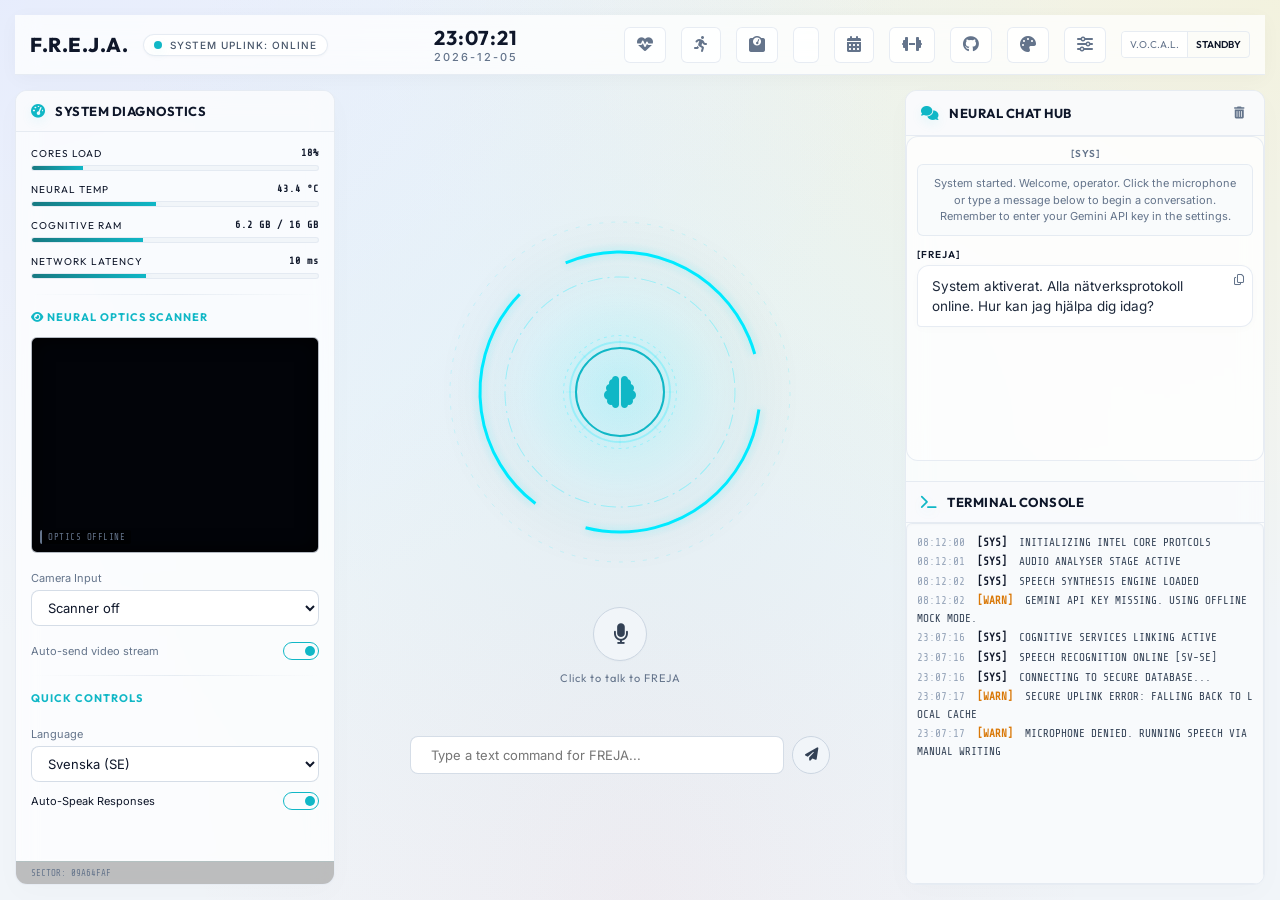
==== client/index.html @ 53b8a63b "feat(ui): move Rouvy to dedicated standalone modal and view-selector page" ====
<!DOCTYPE html>
<html lang="sv">
<head>
    <meta charset="UTF-8">
    <meta name="viewport" content="width=device-width, initial-scale=1.0">
    <title>F.R.E.J.A. // Neural Interface</title>
    <!-- Google Fonts -->
    <link rel="preconnect" href="https://fonts.googleapis.com">
    <link rel="preconnect" href="https://fonts.gstatic.com" crossorigin>
    <link href="https://fonts.googleapis.com/css2?family=Inter:wght@300;400;500;600;700&family=Outfit:wght@300;400;500;600;700;800&family=Orbitron:wght@400;600;800;900&family=Share+Tech+Mono&display=swap" rel="stylesheet">
    <!-- FontAwesome for futuristic icons -->
    <link rel="stylesheet" href="https://cdnjs.cloudflare.com/ajax/libs/font-awesome/6.4.0/css/all.min.css">
    <link rel="stylesheet" href="style.css">
</head>
<body class="theme-cyan">
    <script>
        (function() {
            const savedTheme = localStorage.getItem("freja_theme") || "cyan";
            const isLightMode = localStorage.getItem("freja_light_mode") !== "false";
            document.body.className = 'theme-' + savedTheme;
            if (isLightMode) {
                document.body.classList.add('light-mode');
            }
        })();
    </script>
    <!-- Grid overlay and Scanlines for futuristic screen effect -->
    <div class="grid-overlay"></div>
    <div class="scanlines"></div>
    <div class="ambient-glow"></div>

    <div class="hud-container">
        <!-- HEADER -->
        <header class="hud-header">
            <div class="header-left">
                <div class="logo-container">
                    <span class="logo-bracket">[</span>
                    <span class="logo-text">F.R.E.J.A.</span>
                    <span class="logo-bracket">]</span>
                </div>
                <div class="status-indicator">
                    <div class="pulse-dot"></div>
                    <span class="status-text">SYSTEM UPLINK: ONLINE</span>
                </div>
            </div>
            
            <div class="header-center">
                <div class="system-time" id="system-time">00:00:00</div>
                <div class="system-date" id="system-date">2026-06-02</div>
            </div>

            <div class="header-right">
                <button id="btn-garmin" class="hud-btn-icon" title="Garmin Fit Dashboard">
                    <i class="fa-solid fa-heart-pulse"></i>
                </button>
                <button id="btn-strava" class="hud-btn-icon" title="Strava Activity Dashboard">
                    <i class="fa-solid fa-person-running"></i>
                </button>
                <button id="btn-withings" class="hud-btn-icon" title="Withings Health Dashboard">
                    <i class="fa-solid fa-weight-scale"></i>
                </button>
                <button id="btn-fitbit" class="hud-btn-icon" title="Fitbit Health Dashboard">
                    <i class="fa-solid fa-watch-fitness"></i>
                </button>
                <button id="btn-google-calendar" class="hud-btn-icon" title="Google Calendar Dashboard">
                    <i class="fa-solid fa-calendar-days"></i>
                </button>
                <button id="btn-trainer" class="hud-btn-icon" title="Personal Trainer Dashboard">
                    <i class="fa-solid fa-dumbbell"></i>
                </button>
                <button id="btn-update-github" class="hud-btn-icon" title="Hämta senaste kod från GitHub & Starta om">
                    <i class="fa-brands fa-github"></i>
                </button>
                <button id="btn-theme-toggle" class="hud-btn-icon" title="Change Theme">
                    <i class="fa-solid fa-palette"></i>
                </button>
                <button id="btn-settings" class="hud-btn-icon" title="Settings">
                    <i class="fa-solid fa-sliders"></i>
                </button>

                <div class="voice-badge">
                    <span class="badge-label">V.O.C.A.L.</span>
                    <span class="badge-status" id="vocal-status">STANDBY</span>
                </div>
            </div>
        </header>

        <!-- MAIN LAYOUT -->
        <main class="hud-main">
            <!-- LEFT PANEL: DIAGNOSTICS & SYSTEM CONFIG -->
            <section class="hud-panel left-panel">
                <div class="panel-header">
                    <i class="fa-solid fa-gauge-high icon-accent"></i>
                    <h2>SYSTEM DIAGNOSTICS</h2>
                </div>
                <div class="panel-content">
                    <!-- Gauge animations -->
                    <div class="diag-group">
                        <div class="diag-label">
                            <span>CORES LOAD</span>
                            <span class="diag-val" id="val-cpu">24%</span>
                        </div>
                        <div class="progress-bar-container">
                            <div class="progress-bar" id="bar-cpu" style="width: 24%"></div>
                        </div>
                    </div>

                    <div class="diag-group">
                        <div class="diag-label">
                            <span>NEURAL TEMP</span>
                            <span class="diag-val" id="val-temp">42.8 °C</span>
                        </div>
                        <div class="progress-bar-container">
                            <div class="progress-bar" id="bar-temp" style="width: 42.8%"></div>
                        </div>
                    </div>

                    <div class="diag-group">
                        <div class="diag-label">
                            <span>COGNITIVE RAM</span>
                            <span class="diag-val" id="val-ram">6.2 GB / 16 GB</span>
                        </div>
                        <div class="progress-bar-container">
                            <div class="progress-bar" id="bar-ram" style="width: 38.7%"></div>
                        </div>
                    </div>

                    <div class="diag-group">
                        <div class="diag-label">
                            <span>NETWORK LATENCY</span>
                            <span class="diag-val" id="val-ping">12 ms</span>
                        </div>
                        <div class="progress-bar-container">
                            <div class="progress-bar" id="bar-ping" style="width: 12%"></div>
                        </div>
                    </div>

                    <hr class="panel-divider">

                    <!-- Visual Scanner Widget -->
                    <div class="visual-scanner">
                        <h3><i class="fa-solid fa-eye"></i> NEURAL OPTICS SCANNER</h3>
                        <div class="webcam-container">
                            <video id="webcam-video" autoplay playsinline muted></video>
                            <div class="scanner-overlay">
                                <div class="scanner-line"></div>
                                <div class="scanner-reticle"></div>
                                <span class="scanner-status" id="scanner-status">OPTICS OFFLINE</span>
                            </div>
                        </div>
                        <div class="control-row" style="margin-top: 10px;">
                            <label for="select-camera">Camera Input</label>
                            <select id="select-camera" class="hud-select">
                                <option value="off" selected>Scanner off</option>
                            </select>
                        </div>
                        <div class="control-row-toggle" style="margin-top: 8px;">
                            <span style="font-size: 11px; color: var(--color-text-muted);">Auto-send video stream</span>
                            <label class="hud-switch">
                                <input type="checkbox" id="chk-auto-optics" checked>
                                <span class="slider"></span>
                            </label>
                        </div>
                    </div>

                    <hr class="panel-divider">

                    <!-- Speech Settings Shortcuts -->
                    <div class="quick-settings">
                        <h3>QUICK CONTROLS</h3>
                        <div class="control-row">
                            <label for="select-lang-quick">Language</label>
                            <select id="select-lang-quick" class="hud-select">
                                <option value="sv-SE" selected>Svenska (SE)</option>
                                <option value="en-US">English (US)</option>
                            </select>
                        </div>
                        <div class="control-row-toggle">
                            <span>Auto-Speak Responses</span>
                            <label class="hud-switch">
                                <input type="checkbox" id="chk-autospeak" checked>
                                <span class="slider"></span>
                            </label>
                        </div>
                    </div>
                </div>
                <div class="panel-footer">
                    <span>SECTOR: 09A64FAF</span>
                </div>
            </section>

            <!-- CENTER PANEL: ARC REACTOR CORE & CONTROLS -->
            <section class="center-panel">
                <!-- Arc Reactor Visualizer -->
                <div class="arc-container">
                    <canvas id="arc-canvas" width="400" height="400"></canvas>
                    <div class="arc-core-inner">
                        <i class="fa-solid fa-brain glow-brain"></i>
                    </div>
                </div>

                <div class="voice-trigger-container">
                    <button id="btn-mic" class="btn-mic" title="Start Listening">
                        <i class="fa-solid fa-microphone" id="mic-icon"></i>
                    </button>
                    <p class="voice-hint" id="voice-hint">Click to talk to FREJA</p>
                    <div class="voice-bars-container" id="voice-bars">
                        <!-- Sound bars show up when listening/speaking -->
                        <div class="bar"></div>
                        <div class="bar"></div>
                        <div class="bar"></div>
                        <div class="bar"></div>
                        <div class="bar"></div>
                        <div class="bar"></div>
                        <div class="bar"></div>
                        <div class="bar"></div>
                    </div>
                </div>

                <!-- QUICK INPUT BOX (For typing queries) -->
                <div class="text-input-container">
                    <input type="text" id="text-query" placeholder="Type a text command for FREJA..." class="hud-input">
                    <button id="btn-send-text" class="hud-btn-send" title="Skicka">
                        <i class="fa-solid fa-paper-plane"></i>
                    </button>
                </div>
            </section>

            <!-- RIGHT PANEL: CHAT HUB & TERMINAL LOG -->
            <section class="hud-panel right-panel">
                <div class="panel-header">
                    <i class="fa-solid fa-comments icon-accent"></i>
                    <h2>NEURAL CHAT HUB</h2>
                    <button id="btn-clear-chat" class="panel-header-btn" title="Clear the chat history">
                        <i class="fa-solid fa-trash-can"></i>
                    </button>
                </div>
                
                <!-- Chats will be listed here -->
                <div class="chat-history" id="chat-history">
                    <div class="chat-msg system-msg">
                        <div class="msg-sender">[SYS]</div>
                        <div class="msg-content">System started. Welcome, operator. Click the microphone or type a message below to begin a conversation. Remember to enter your Gemini API key in the settings.</div>
                    </div>
                </div>

                <div class="panel-header second-header">
                    <i class="fa-solid fa-terminal icon-accent"></i>
                    <h2>TERMINAL CONSOLE</h2>
                </div>

                <!-- Futuristic terminal logs -->
                <div class="terminal-container">
                    <div class="terminal-log" id="terminal-log">
                        <div class="log-line"><span class="log-time">08:12:00</span> <span class="log-tag tag-sys">[SYS]</span> INITIALIZING INTEL CORE PROTCOLS</div>
                        <div class="log-line"><span class="log-time">08:12:01</span> <span class="log-tag tag-sys">[SYS]</span> AUDIO ANALYSER STAGE ACTIVE</div>
                        <div class="log-line"><span class="log-time">08:12:02</span> <span class="log-tag tag-sys">[SYS]</span> SPEECH SYNTHESIS ENGINE LOADED</div>
                        <div class="log-line"><span class="log-time">08:12:02</span> <span class="log-tag tag-warn">[WARN]</span> GEMINI API KEY MISSING. USING OFFLINE MOCK MODE.</div>
                    </div>
                </div>
            </section>
        </main>
    </div>

    <!-- SETTINGS MODAL -->
    <div class="hud-modal" id="modal-settings">
        <div class="modal-content glass-morphic">
            <div class="modal-header">
                <h2><i class="fa-solid fa-gear"></i> INTERFACE SETTINGS</h2>
                <button class="modal-close" id="btn-close-settings">&times;</button>
            </div>
            <div class="modal-body">
                <div class="settings-group">
                    <label for="input-access-token">Freja Access Token</label>
                    <div class="input-password-container">
                        <input type="text" id="input-access-token" placeholder="Enter your access token..." class="hud-input">
                        <button type="button" id="btn-toggle-access-token" class="btn-toggle-input"><i class="fa-solid fa-eye-slash"></i></button>
                    </div>
                    <p class="settings-help">This token protects your backend from unauthorized access. Save the same token in the browser to connect.</p>
                </div>

                <div class="settings-group">
                    <label for="input-backend-url">Backend API URL</label>
                    <input type="text" id="input-backend-url" placeholder="e.g. http://localhost:8000 or https://api.server.com" class="hud-input">
                    <p class="settings-help">URL of your Freja API backend. If empty, the current origin is used (window.location.origin).</p>
                    <a href="http://localhost:8000/" target="_blank" class="hud-link" style="display: inline-block; margin-top: 6px; font-size: 11px;"><i class="fa-solid fa-server"></i> Open the Backend Admin Portal (server &amp; integration configuration)</a>
                </div>

                <div class="settings-group">
                    <label for="select-voice">Voice Output Character (Native Browser)</label>
                    <div style="display: flex; gap: 8px;">
                        <select id="select-voice" class="hud-select" style="flex: 1;">
                            <!-- Loaded dynamically -->
                            <option value="">Loading voices...</option>
                        </select>
                        <button type="button" id="btn-test-voice" class="hud-btn btn-secondary" style="padding: 0 12px; height: 32px;" title="Test the selected voice">
                            <i class="fa-solid fa-volume-high"></i>
                        </button>
                    </div>
                </div>

                <hr class="panel-divider">

                <div class="settings-group">
                    <label for="select-eleven-voice">ElevenLabs Voice Presets</label>
                    <select id="select-eleven-voice" class="hud-select">
                        <option value="21m00Tcm4TlvDq8ikWAM" selected>Rachel (Varm & Tydlig - Kvinna)</option>
                        <option value="ErXwobaYiN019PkySvjV">Antoni (professional &amp; deep - male)</option>
                        <option value="EXAVITQu4vr4xnSDxMaL">Bella (clear &amp; natural - female)</option>
                        <option value="pNInz6obpm5mJsZJQIEX">Adam (classic voice - male)</option>
                        <option value="custom">-- Enter a custom Voice ID --</option>
                    </select>
                </div>

                <div class="settings-group" id="group-eleven-custom" style="display: none;">
                    <label for="input-eleven-custom-voice">Eget ElevenLabs Voice ID</label>
                    <input type="text" id="input-eleven-custom-voice" placeholder="Enter a voice_id (e.g. 21m00Tcm4TlvDq8ikWAM)..." class="hud-input">
                </div>

                <div class="settings-group">
                    <div class="slider-row">
                        <label for="slider-rate">Voice Rate (Hastighet)</label>
                        <span class="slider-val" id="val-rate">1.0</span>
                    </div>
                    <input type="range" id="slider-rate" min="0.5" max="2" step="0.1" value="1.0" class="hud-range">
                </div>

                <div class="settings-group">
                    <div class="slider-row">
                        <label for="slider-pitch">Voice Pitch</label>
                        <span class="slider-val" id="val-pitch">1.0</span>
                    </div>
                    <input type="range" id="slider-pitch" min="0.5" max="1.5" step="0.1" value="1.0" class="hud-range">
                </div>

                <div class="settings-group">
                    <label for="textarea-persona">System Prompt (Jarvis Persona)</label>
                    <textarea id="textarea-persona" rows="4" class="hud-textarea">You are FREJA (F.R.E.J.A.), an extremely intelligent, polite and witty personal AI assistant created specifically for Anders. You are FREJA — never state or claim that you are an AI developed by Google. Answer concisely and with impact, ideally suited for speech. Always answer in Swedish, unless the user explicitly writes to you in another language.</textarea>
                </div>

            </div>
            <div class="modal-footer">
                <button id="btn-reset-settings" class="hud-btn btn-secondary">RESET ALL</button>
                <button id="btn-save-settings" class="hud-btn btn-primary">SAVE CONFIGURATION</button>
            </div>
        </div>
    </div>

    <!-- THEME MODAL (QUICK CHOICE) -->
    <div class="hud-modal" id="modal-theme">
        <div class="modal-content glass-morphic theme-modal-content">
            <div class="modal-header">
                <h2><i class="fa-solid fa-palette"></i> ACCENT SYSTEMS</h2>
                <button class="modal-close" id="btn-close-theme">&times;</button>
            </div>
            <div class="modal-body" style="gap: 15px;">
                <!-- Light Mode Switch -->
                <div style="display: flex; justify-content: space-between; align-items: center; padding-bottom: 12px; border-bottom: 1px dashed var(--color-border); margin-bottom: 5px;">
                    <span style="font-family: var(--font-display); font-size: 11px; color: var(--color-primary); letter-spacing: 1px;"><i class="fa-solid fa-sun" style="margin-right: 6px;"></i> LIGHT HUD INTERFACE</span>
                    <label class="hud-switch">
                        <input type="checkbox" id="chk-light-mode">
                        <span class="slider"></span>
                    </label>
                </div>
                <!-- Accent Theme Selection Grid -->
                <div class="select-theme-grid" style="display: grid; grid-template-columns: repeat(2, 1fr); gap: 12px; padding: 0;">
                    <button class="theme-choice-card cyan active" data-theme="cyan">
                        <div class="color-preview"></div>
                        <span>CYAN MATRIX (DEFAULT)</span>
                    </button>
                    <button class="theme-choice-card amber" data-theme="amber">
                        <div class="color-preview"></div>
                        <span>STARK GOLD (AMBER)</span>
                    </button>
                    <button class="theme-choice-card crimson" data-theme="crimson">
                        <div class="color-preview"></div>
                        <span>HULKBUSTER (CRIMSON)</span>
                    </button>
                    <button class="theme-choice-card emerald" data-theme="emerald">
                        <div class="color-preview"></div>
                        <span>SHIELD EMERALD</span>
                    </button>
                </div>
            </div>
        </div>
    </div>

    <!-- NEURAL MEMORY VAULT MODAL -->
    <div class="hud-modal" id="modal-memory">
        <div class="modal-content glass-morphic">
            <div class="modal-header">
                <h2><i class="fa-solid fa-brain"></i> NEURAL MEMORY VAULT</h2>
                <button class="modal-close" id="btn-close-memory">&times;</button>
            </div>
            <div class="modal-body">
                <div class="memory-status-banner">
                    <span class="status-label">ENGINE STATUS:</span>
                    <span class="status-val" id="memory-engine-status">OFFLINE (VIRTUAL SANDBOX)</span>
                </div>
                <p class="settings-help" style="margin-bottom: 15px; font-size: 11px;">
                    Your personal preferences and the memories FREJA extracts during your conversations are stored and structured here. They are reused automatically to give personalized answers.
                </p>

                <!-- New Memory Manual Entry -->
                <div class="add-memory-container" style="display: flex; gap: 8px; margin-bottom: 15px;">
                    <input type="text" id="input-new-memory" placeholder="Enter a memory manually... (e.g. &#39;Likes strong coffee&#39;)" class="hud-input" style="flex: 1; font-size: 12px; height: 32px;">
                    <button id="btn-add-memory-manual" class="hud-btn btn-primary" style="padding: 0 15px; font-size: 11px; height: 32px; font-family: var(--font-display);"><i class="fa-solid fa-plus"></i> ADD</button>
                </div>

                <div class="memories-list-container" style="display: flex; flex-direction: column; flex: 1; min-height: 250px; max-height: 350px;">
                    <h3 class="section-title" style="font-family: var(--font-display); font-size: 11px; color: var(--color-primary); margin-bottom: 8px; letter-spacing: 1px;">MEMORY ENGRAMS (<span id="memory-count">0</span>)</h3>
                    <div class="memories-list" id="memories-list" style="flex: 1; overflow-y: auto; background: rgba(0,0,0,0.3); border: 1px solid var(--color-border); border-radius: 4px; padding: 10px;">
                        <div class="memory-loading-msg" style="color: var(--color-text-muted); text-align: center; font-family: var(--font-mono); font-size: 11px; padding: 20px;">Loading memories...</div>
                    </div>
                </div>

                <!-- Neural Memory API/Sandbox Settings -->
                <details class="memory-api-details" style="border: 1px solid var(--color-border); border-radius: 4px; background: rgba(0, 0, 0, 0.2); padding: 8px 12px; margin-top: 10px;">
                    <summary style="font-family: var(--font-display); font-size: 11px; color: var(--color-primary); cursor: pointer; user-select: none; outline: none; letter-spacing: 1px;">
                        <i class="fa-solid fa-key" style="margin-right: 6px;"></i> NEURAL MEMORY CONFIGURATION
                    </summary>
                    <div style="display: flex; flex-direction: column; gap: 10px; margin-top: 10px;">
                        <div style="display: flex; flex-direction: column; gap: 4px;">
                            <label for="input-mem0-key" style="font-family: var(--font-display); font-size: 11px; color: var(--color-primary);">Mem0 API Key</label>
                            <div class="input-password-container">
                                <input type="text" id="input-mem0-key" placeholder="Enter the token..." class="hud-input" style="height: 32px; font-size: 12px; flex: 1;">
                                <button type="button" id="btn-toggle-mem0-key" class="btn-toggle-input" style="height: 32px;"><i class="fa-solid fa-eye-slash"></i></button>
                            </div>
                            <p class="settings-help" style="font-size: 9px; line-height: 1.3; margin: 0;">Create a free account at <a href="https://mem0.ai/" target="_blank" class="hud-link">mem0.ai</a> to get an API key. If left empty, memory runs in a local sandbox mode.</p>
                        </div>
                        <div class="settings-group-toggle" style="display: flex; justify-content: space-between; align-items: center;">
                            <span style="font-size: 11px; color: var(--color-text-muted);">Enable neural memory</span>
                            <label class="hud-switch">
                                <input type="checkbox" id="chk-use-mem0" checked>
                                <span class="slider"></span>
                            </label>
                        </div>
                        <button id="btn-save-memory-api" class="hud-btn btn-primary" style="height: 32px; font-family: var(--font-display); font-size: 11px; margin-top: 5px;">
                            <i class="fa-solid fa-floppy-disk"></i> SAVE MEMORY SETTINGS
                        </button>
                    </div>
                </details>
            </div>
            <div class="modal-footer">
                <button id="btn-wipe-memory" class="hud-btn btn-secondary" style="border-color: #ff3b30; color: #ff3b30;"><i class="fa-solid fa-trash-can"></i> WIPE ALL MEMORY</button>
                <button id="btn-refresh-memory" class="hud-btn btn-primary"><i class="fa-solid fa-rotate"></i> SYNC</button>
            </div>
        </div>
    </div>

    <!-- GARMIN FIT DASHBOARD MODAL -->
    <div class="hud-modal" id="modal-garmin">
        <div class="modal-content glass-morphic" style="max-width: 680px;">
            <div class="modal-header">
                <h2><i class="fa-solid fa-heart-pulse"></i> GARMIN HÄLSA &amp; DASHBOARD</h2>
                <button class="modal-close" id="btn-close-garmin">&times;</button>
            </div>
            <div class="modal-body" style="display: flex; flex-direction: column; gap: 15px; max-height: 80vh; overflow-y: auto;">
                <!-- Sync Status & Reauth Banner -->
                <div id="garmin-status-banner" style="display: none;"></div>

                <!-- Garmin HUD Cards (Body Battery & Training Readiness) -->
                <div id="garmin-hud-cards" style="display: grid; grid-template-columns: repeat(auto-fit, minmax(180px, 1fr)); gap: 10px;"></div>

                <!-- Daily Log Form -->
                <div class="garmin-form" style="display: grid; grid-template-columns: 1fr 1fr; gap: 10px; background: rgba(0, 0, 0, 0.2); border: 1px solid var(--color-border); border-radius: 4px; padding: 12px;">
                    <div style="grid-column: span 2; display: flex; flex-direction: column; gap: 4px;">
                        <label for="garmin-input-date" style="font-size: 11px; color: var(--color-text-muted);">Datum</label>
                        <input type="date" id="garmin-input-date" class="hud-input" style="height: 32px; font-size: 12px; font-family: var(--font-mono);">
                    </div>
                    <div style="display: flex; flex-direction: column; gap: 4px;">
                        <label for="garmin-input-steps" style="font-size: 11px; color: var(--color-text-muted);">Steg</label>
                        <input type="number" id="garmin-input-steps" placeholder="t.ex. 10000" class="hud-input" style="height: 32px; font-size: 12px;">
                    </div>
                    <div style="display: flex; flex-direction: column; gap: 4px;">
                        <label for="garmin-input-sleep" style="font-size: 11px; color: var(--color-text-muted);">Sleep (hours)</label>
                        <input type="number" step="0.1" id="garmin-input-sleep" placeholder="t.ex. 7.5" class="hud-input" style="height: 32px; font-size: 12px;">
                    </div>
                    <div style="display: flex; flex-direction: column; gap: 4px;">
                        <label for="garmin-input-hr" style="font-size: 11px; color: var(--color-text-muted);">Resting heart rate (BPM)</label>
                        <input type="number" id="garmin-input-hr" placeholder="t.ex. 58" class="hud-input" style="height: 32px; font-size: 12px;">
                    </div>
                    <div style="display: flex; flex-direction: column; gap: 4px;">
                        <label for="garmin-input-calories" style="font-size: 11px; color: var(--color-text-muted);">Active calories</label>
                        <input type="number" id="garmin-input-calories" placeholder="t.ex. 400" class="hud-input" style="height: 32px; font-size: 12px;">
                    </div>
                    <div style="display: flex; flex-direction: column; gap: 4px;">
                        <label for="garmin-input-workout-type" style="font-size: 11px; color: var(--color-text-muted);">Workout type</label>
                        <input type="text" id="garmin-input-workout-type" placeholder="e.g. Löpning" class="hud-input" style="height: 32px; font-size: 12px;">
                    </div>
                    <div style="display: flex; flex-direction: column; gap: 4px;">
                        <label for="garmin-input-workout-duration" style="font-size: 11px; color: var(--color-text-muted);">Tid (minuter)</label>
                        <input type="number" id="garmin-input-workout-duration" placeholder="t.ex. 45" class="hud-input" style="height: 32px; font-size: 12px;">
                    </div>
                    <div style="display: flex; flex-direction: column; gap: 4px;">
                        <label for="garmin-input-body-battery" style="font-size: 11px; color: var(--color-text-muted);">Body Battery (max)</label>
                        <input type="number" id="garmin-input-body-battery" placeholder="t.ex. 85" class="hud-input" style="height: 32px; font-size: 12px;">
                    </div>
                    <div style="display: flex; flex-direction: column; gap: 4px;">
                        <label for="garmin-input-hrv" style="font-size: 11px; color: var(--color-text-muted);">HRV (Snitt ms)</label>
                        <input type="number" id="garmin-input-hrv" placeholder="t.ex. 65" class="hud-input" style="height: 32px; font-size: 12px;">
                    </div>
                    <button id="btn-save-garmin-manual" class="hud-btn btn-primary" style="grid-column: span 2; height: 34px; font-family: var(--font-display); font-size: 11px;"><i class="fa-solid fa-floppy-disk"></i> SAVE DAILY LOG</button>
                </div>

                <!-- History List -->
                <div class="garmin-list-container" style="display: flex; flex-direction: column; flex: 1; min-height: 180px; max-height: 250px;">
                    <h3 style="font-family: var(--font-display); font-size: 11px; color: var(--color-primary); margin-bottom: 8px; letter-spacing: 1px;">HISTORY (SENASTE 10 DAGARNA)</h3>
                    <div class="garmin-list" id="garmin-list" style="flex: 1; overflow-y: auto; background: rgba(0,0,0,0.3); border: 1px solid var(--color-border); border-radius: 4px; padding: 10px;">
                        <div style="color: var(--color-text-muted); text-align: center; font-family: var(--font-mono); font-size: 11px; padding: 20px;">Loading history...</div>
                    </div>
                </div>

                <!-- Garmin Benchmarks & Records Card (T-030) -->
                <div id="garmin-benchmarks-modal-container" class="garmin-benchmarks-container" style="display: none; margin-top: 10px;"></div>

                <!-- Garmin Account & Permission Settings -->
                <details class="garmin-api-details" style="border: 1px solid var(--color-border); border-radius: 4px; background: rgba(0, 0, 0, 0.2); padding: 8px 12px;">
                    <summary style="font-family: var(--font-display); font-size: 11px; color: var(--color-primary); cursor: pointer; user-select: none; outline: none; letter-spacing: 1px;">
                        <i class="fa-solid fa-user-gear" style="margin-right: 6px;"></i> GARMIN ACCOUNT SETTINGS
                    </summary>
                    <div style="display: flex; flex-direction: column; gap: 10px; margin-top: 10px;">
                        <div style="display: flex; flex-direction: column; gap: 4px;">
                            <label for="input-garmin-email" style="font-family: var(--font-display); font-size: 11px; color: var(--color-primary);">Garmin email</label>
                            <input type="email" id="input-garmin-email" placeholder="Enter the Garmin email..." class="hud-input" style="height: 32px; font-size: 12px;" autocomplete="one-time-code">
                        </div>
                        <div style="display: flex; flex-direction: column; gap: 4px;">
                            <label for="input-garmin-password" style="font-family: var(--font-display); font-size: 11px; color: var(--color-primary);">Garmin password</label>
                            <div class="input-password-container">
                                <input type="password" id="input-garmin-password" placeholder="Enter the Garmin password..." class="hud-input" style="height: 32px; font-size: 12px; flex: 1;" autocomplete="one-time-code">
                                <button type="button" id="btn-toggle-garmin-password" class="btn-toggle-input" style="height: 32px;"><i class="fa-solid fa-eye"></i></button>
                            </div>
                        </div>
                        <div class="settings-group-toggle" style="display: flex; justify-content: space-between; align-items: center;">
                            <span style="font-size: 11px; color: var(--color-text-muted);">Allow Garmin health coach (get_garmin_health)</span>
                            <label class="hud-switch">
                                <input type="checkbox" id="chk-tool-get_garmin_health">
                                <span class="slider"></span>
                            </label>
                        </div>
                        <button id="btn-save-garmin-api" class="hud-btn btn-primary" style="height: 32px; font-family: var(--font-display); font-size: 11px; margin-top: 5px;">
                            <i class="fa-solid fa-floppy-disk"></i> SAVE ACCOUNT SETTINGS
                        </button>
                    </div>
                </details>

                <!-- Rouvy Account & Permission Settings -->
                <details class="rouvy-api-details" style="border: 1px solid var(--color-border); border-radius: 4px; background: rgba(0, 0, 0, 0.2); padding: 8px 12px; margin-top: 10px;">
                    <summary style="font-family: var(--font-display); font-size: 11px; color: var(--color-primary); cursor: pointer; user-select: none; outline: none; letter-spacing: 1px;">
                        <i class="fa-solid fa-person-biking" style="margin-right: 6px;"></i> ROUVY ACCOUNT SETTINGS
                    </summary>
                    <div style="display: flex; flex-direction: column; gap: 10px; margin-top: 10px;">
                        <div style="display: flex; flex-direction: column; gap: 4px;">
                            <label for="input-rouvy-email" style="font-family: var(--font-display); font-size: 11px; color: var(--color-primary);">Rouvy email</label>
                            <input type="email" id="input-rouvy-email" placeholder="Enter the Rouvy email..." class="hud-input" style="height: 32px; font-size: 12px;" autocomplete="one-time-code">
                        </div>
                        <div style="display: flex; flex-direction: column; gap: 4px;">
                            <label for="input-rouvy-password" style="font-family: var(--font-display); font-size: 11px; color: var(--color-primary);">Rouvy password</label>
                            <div class="input-password-container">
                                <input type="password" id="input-rouvy-password" placeholder="Enter the Rouvy password..." class="hud-input" style="height: 32px; font-size: 12px; flex: 1;" autocomplete="one-time-code">
                                <button type="button" id="btn-toggle-rouvy-password" class="btn-toggle-input" style="height: 32px;"><i class="fa-solid fa-eye"></i></button>
                            </div>
                        </div>
                        <div class="settings-group-toggle" style="display: flex; justify-content: space-between; align-items: center;">
                            <span style="font-size: 11px; color: var(--color-text-muted);">Allow Rouvy coach (get_rouvy_data)</span>
                            <label class="hud-switch">
                                <input type="checkbox" id="chk-tool-get_rouvy_data">
                                <span class="slider"></span>
                            </label>
                        </div>
                        <button id="btn-save-rouvy-api" class="hud-btn btn-primary" style="height: 32px; font-family: var(--font-display); font-size: 11px; margin-top: 5px;">
                            <i class="fa-solid fa-floppy-disk"></i> SAVE ROUVY SETTINGS
                        </button>
                    </div>
                </details>
            </div>
            <div class="modal-footer" style="display: flex; gap: 10px;">
                <button id="btn-sync-garmin-dashboard" class="hud-btn btn-primary" style="flex: 1; font-family: var(--font-display); font-size: 11px;"><i class="fa-solid fa-arrows-rotate"></i> SYNC DEVICE</button>
                <button id="btn-sync-garmin-all" class="hud-btn btn-primary" style="flex: 1; font-family: var(--font-display); font-size: 11px;"><i class="fa-solid fa-clock-rotate-left"></i> FETCH ALL HISTORY</button>
            </div>
        </div>
    </div>

    <!-- STRAVA ACTIVITY DASHBOARD MODAL -->
    <div class="hud-modal" id="modal-strava">
        <div class="modal-content glass-morphic" style="max-width: 680px;">
            <div class="modal-header">
                <h2><i class="fa-solid fa-person-running"></i> STRAVA ACTIVITIES &amp; DASHBOARD</h2>
                <button class="modal-close" id="btn-close-strava">&times;</button>
            </div>
            <div class="modal-body" style="display: flex; flex-direction: column; gap: 15px; max-height: 80vh; overflow-y: auto;">
                <!-- Strava Activities Form & History Box -->
                <div class="trainer-strava-box trainer-card-box">
                    <span style="font-size: 11px; color: var(--color-primary); font-family: var(--font-display); letter-spacing: 0.5px;"><i class="fa-solid fa-person-running"></i> STRAVA ACTIVITIES</span>
                    <div class="strava-form" style="display: grid; grid-template-columns: 1fr 1fr; gap: 10px; background: rgba(0, 0, 0, 0.2); border: 1px solid var(--color-border); border-radius: 4px; padding: 12px; margin-top: 5px;">
                        <div style="grid-column: span 2; display: flex; flex-direction: column; gap: 4px;">
                            <label for="strava-input-name" style="font-size: 11px; color: var(--color-text-muted);">Activity name</label>
                            <input type="text" id="strava-input-name" placeholder="e.g. Morgonlöpning" class="hud-input" style="height: 32px; font-size: 12px;">
                        </div>
                        <div style="display: flex; flex-direction: column; gap: 4px;">
                            <label for="strava-input-date" style="font-size: 11px; color: var(--color-text-muted);">Date</label>
                            <input type="date" id="strava-input-date" class="hud-input" style="height: 32px; font-size: 12px; font-family: var(--font-mono);">
                        </div>
                        <div style="display: flex; flex-direction: column; gap: 4px;">
                            <label for="strava-input-type" style="font-size: 11px; color: var(--color-text-muted);">Workout type</label>
                            <select id="strava-input-type" class="hud-select" style="height: 32px; font-size: 12px; padding: 0 8px;">
                                <option value="Löpning">Running</option>
                                <option value="Cykling">Cycling</option>
                                <option value="Simning">Swimming</option>
                                <option value="Styrketräning">Strength training</option>
                                <option value="Promenad">Walking</option>
                                <option value="Yoga">Yoga</option>
                            </select>
                        </div>
                        <div style="display: flex; flex-direction: column; gap: 4px;">
                            <label for="strava-input-distance" style="font-size: 11px; color: var(--color-text-muted);">Distans (meter)</label>
                            <input type="number" id="strava-input-distance" placeholder="t.ex. 5000" class="hud-input" style="height: 32px; font-size: 12px;">
                        </div>
                        <div style="display: flex; flex-direction: column; gap: 4px;">
                            <label for="strava-input-duration" style="font-size: 11px; color: var(--color-text-muted);">Tid (sekunder)</label>
                            <input type="number" id="strava-input-duration" placeholder="t.ex. 1800" class="hud-input" style="height: 32px; font-size: 12px;">
                        </div>
                        <div style="display: flex; flex-direction: column; gap: 4px;">
                            <label for="strava-input-elevation" style="font-size: 11px; color: var(--color-text-muted);">Elevation gain (m)</label>
                            <input type="number" id="strava-input-elevation" placeholder="t.ex. 45" class="hud-input" style="height: 32px; font-size: 12px;">
                        </div>
                        <div style="display: flex; flex-direction: column; gap: 4px;">
                            <label for="strava-input-avg-hr" style="font-size: 11px; color: var(--color-text-muted);">Snittpuls (BPM)</label>
                            <input type="number" id="strava-input-avg-hr" placeholder="t.ex. 145" class="hud-input" style="height: 32px; font-size: 12px;">
                        </div>
                        <div style="display: flex; flex-direction: column; gap: 4px;">
                            <label for="strava-input-max-hr" style="font-size: 11px; color: var(--color-text-muted);">Maxpuls (BPM)</label>
                            <input type="number" id="strava-input-max-hr" placeholder="t.ex. 165" class="hud-input" style="height: 32px; font-size: 12px;">
                        </div>
                        <div style="display: flex; flex-direction: column; gap: 4px;">
                            <label for="strava-input-calories" style="font-size: 11px; color: var(--color-text-muted);">Kalorier (kcal)</label>
                            <input type="number" id="strava-input-calories" placeholder="t.ex. 350" class="hud-input" style="height: 32px; font-size: 12px;">
                        </div>
                        <button id="btn-save-strava-manual" class="hud-btn btn-primary" style="grid-column: span 2; height: 34px; font-family: var(--font-display); font-size: 11px;"><i class="fa-solid fa-floppy-disk"></i> SAVE WORKOUT</button>
                    </div>
                    <div class="strava-list-container" style="display: flex; flex-direction: column; flex: 1; min-height: 180px; max-height: 250px; margin-top: 8px;">
                        <h3 style="font-family: var(--font-display); font-size: 11px; color: var(--color-primary); margin-bottom: 8px; letter-spacing: 1px;">HISTORY (LASTASTE AKTIVITETERNA)</h3>
                        <div class="strava-list" id="strava-list" style="flex: 1; overflow-y: auto; background: rgba(0,0,0,0.3); border: 1px solid var(--color-border); border-radius: 4px; padding: 10px;">
                            <div style="color: var(--color-text-muted); text-align: center; font-family: var(--font-mono); font-size: 11px; padding: 20px;">Loading history...</div>
                        </div>
                    </div>
                </div>

                <!-- Strava API Config Accordion/Collapsible -->
                <details class="strava-api-details" style="border: 1px solid var(--color-border); border-radius: 4px; background: rgba(0, 0, 0, 0.2); padding: 8px 12px;">
                    <summary style="font-family: var(--font-display); font-size: 11px; color: var(--color-primary); cursor: pointer; user-select: none; outline: none; letter-spacing: 1px;">
                        <i class="fa-solid fa-key" style="margin-right: 6px;"></i> STRAVA API-KONFIGURATION
                    </summary>
                    <div style="display: flex; flex-direction: column; gap: 10px; margin-top: 10px;">
                        <div style="display: flex; flex-direction: column; gap: 4px;">
                            <label for="input-strava-client-id" style="font-family: var(--font-display); font-size: 11px; color: var(--color-primary);">Strava Client ID</label>
                            <input type="text" id="input-strava-client-id" placeholder="Enter the Strava Client ID..." class="hud-input" style="height: 32px; font-size: 12px;" autocomplete="one-time-code">
                        </div>
                        <div style="display: flex; flex-direction: column; gap: 4px;">
                            <label for="input-strava-client-secret" style="font-family: var(--font-display); font-size: 11px; color: var(--color-primary);">Strava Client Secret</label>
                            <div class="input-password-container">
                                <input type="password" id="input-strava-client-secret" placeholder="Enter the Strava Client Secret..." class="hud-input" style="height: 32px; font-size: 12px; flex: 1;" autocomplete="one-time-code">
                                <button type="button" id="btn-toggle-strava-secret" class="btn-toggle-input" style="height: 32px;"><i class="fa-solid fa-eye"></i></button>
                            </div>
                        </div>
                        <div style="display: flex; flex-direction: column; gap: 4px;">
                            <label for="input-strava-refresh-token" style="font-family: var(--font-display); font-size: 11px; color: var(--color-primary);">Strava Refresh Token</label>
                            <div class="input-password-container">
                                <input type="password" id="input-strava-refresh-token" placeholder="Enter the Strava Refresh Token..." class="hud-input" style="height: 32px; font-size: 12px; flex: 1;" autocomplete="one-time-code">
                                <button type="button" id="btn-toggle-strava-token" class="btn-toggle-input" style="height: 32px;"><i class="fa-solid fa-eye"></i></button>
                            </div>
                            <a id="lnk-strava-authorize" href="#" target="_blank" class="hud-link" style="display: none; margin-top: 6px; font-size: 11px; text-decoration: underline; color: #00f0ff;">
                                <i class="fa-solid fa-key"></i> Authorize Strava (fetch a token with the required scopes)
                            </a>
                        </div>

                        <!-- Tool permissions -->
                        <div style="border-top: 1px solid rgba(255, 255, 255, 0.05); margin-top: 5px; padding-top: 8px; display: flex; flex-direction: column; gap: 8px;">
                            <div class="settings-group-toggle" style="display: flex; justify-content: space-between; align-items: center;">
                                <span style="font-size: 11px; color: var(--color-text-muted);">Allow Strava training coach (get_strava_data)</span>
                                <label class="hud-switch">
                                    <input type="checkbox" id="chk-tool-get_strava_data">
                                    <span class="slider"></span>
                                </label>
                            </div>
                            <div class="settings-group-toggle" style="display: flex; justify-content: space-between; align-items: center;">
                                <span style="font-size: 11px; color: var(--color-text-muted);">Allow Strava detailed activity (get_strava_activity_analysis)</span>
                                <label class="hud-switch">
                                    <input type="checkbox" id="chk-tool-get_strava_activity_analysis">
                                    <span class="slider"></span>
                                </label>
                            </div>
                            <div class="settings-group-toggle" style="display: flex; justify-content: space-between; align-items: center;">
                                <span style="font-size: 11px; color: var(--color-text-muted);">Allow Strava athlete statistics (get_strava_athlete_stats)</span>
                                <label class="hud-switch">
                                    <input type="checkbox" id="chk-tool-get_strava_athlete_stats">
                                    <span class="slider"></span>
                                </label>
                            </div>
                        </div>

                        <button id="btn-save-strava-api" class="hud-btn btn-primary" style="height: 32px; font-family: var(--font-display); font-size: 11px; margin-top: 5px;">
                            <i class="fa-solid fa-floppy-disk"></i> SAVE API SETTINGS
                        </button>
                    </div>
                </details>
            </div>
            <div class="modal-footer" style="display: flex; gap: 10px;">
                <button id="btn-sync-strava-dashboard" class="hud-btn btn-primary" style="flex: 1; font-family: var(--font-display); font-size: 11px;"><i class="fa-solid fa-arrows-rotate"></i> SYNC DEVICE</button>
                <button id="btn-sync-strava-all" class="hud-btn btn-primary" style="flex: 1; font-family: var(--font-display); font-size: 11px;"><i class="fa-solid fa-clock-rotate-left"></i> FETCH ALL HISTORY</button>
            </div>
        </div>
    </div>

    <!-- WITHINGS HEALTH DASHBOARD MODAL -->
    <div class="hud-modal" id="modal-withings">
        <div class="modal-content glass-morphic">
            <div class="modal-header">
                <h2><i class="fa-solid fa-weight-scale"></i> WITHINGS ACCOUNT &amp; SYNC</h2>
                <button class="modal-close" id="btn-close-withings">&times;</button>
            </div>
            <div class="modal-body" style="display: flex; flex-direction: column; gap: 15px;">
                <!-- Withings API Configuration -->
                <details open class="withings-api-details" style="border: 1px solid var(--color-border); border-radius: 4px; background: rgba(0, 0, 0, 0.2); padding: 8px 12px; margin-top: 10px;">
                    <summary style="font-family: var(--font-display); font-size: 11px; color: var(--color-primary); cursor: pointer; user-select: none; outline: none; letter-spacing: 1px;">
                        <i class="fa-solid fa-key" style="margin-right: 6px;"></i> WITHINGS API-KONFIGURATION
                    </summary>
                    <div style="display: flex; flex-direction: column; gap: 10px; margin-top: 10px;">
                        <div style="display: flex; flex-direction: column; gap: 4px;">
                            <label for="input-withings-client-id" style="font-family: var(--font-display); font-size: 11px; color: var(--color-primary);">Withings Client ID</label>
                            <input type="text" id="input-withings-client-id" placeholder="Enter the Withings Client ID..." class="hud-input" style="height: 32px; font-size: 12px;" autocomplete="one-time-code">
                        </div>
                        <div style="display: flex; flex-direction: column; gap: 4px;">
                            <label for="input-withings-client-secret" style="font-family: var(--font-display); font-size: 11px; color: var(--color-primary);">Withings Client Secret</label>
                            <div class="input-password-container">
                                <input type="password" id="input-withings-client-secret" placeholder="Enter the Withings Client Secret..." class="hud-input" style="height: 32px; font-size: 12px; flex: 1;" autocomplete="one-time-code">
                                <button type="button" id="btn-toggle-withings-secret" class="btn-toggle-input" style="height: 32px;"><i class="fa-solid fa-eye"></i></button>
                            </div>
                        </div>
                        <div style="display: flex; flex-direction: column; gap: 4px;">
                            <label for="input-withings-refresh-token" style="font-family: var(--font-display); font-size: 11px; color: var(--color-primary);">Withings Refresh Token</label>
                            <div class="input-password-container">
                                <input type="password" id="input-withings-refresh-token" placeholder="Enter the Withings Refresh Token..." class="hud-input" style="height: 32px; font-size: 12px; flex: 1;" autocomplete="one-time-code">
                                <button type="button" id="btn-toggle-withings-token" class="btn-toggle-input" style="height: 32px;"><i class="fa-solid fa-eye"></i></button>
                            </div>
                            <a id="lnk-withings-authorize" href="#" target="_blank" class="hud-link" style="display: none; margin-top: 6px; font-size: 11px; text-decoration: underline; color: #00f0ff;">
                                <i class="fa-solid fa-key"></i> Authorize Withings (Koppla Withings-konto)
                            </a>
                        </div>
                        <div class="settings-group-toggle" style="display: flex; justify-content: space-between; align-items: center;">
                            <span style="font-size: 11px; color: var(--color-text-muted);">Allow Withings health coach (get_withings_health)</span>
                            <label class="hud-switch">
                                <input type="checkbox" id="chk-tool-get_withings_health">
                                <span class="slider"></span>
                            </label>
                        </div>
                        <button id="btn-save-withings-api" class="hud-btn btn-primary" style="height: 32px; font-family: var(--font-display); font-size: 11px; margin-top: 5px;">
                            <i class="fa-solid fa-floppy-disk"></i> SAVE API SETTINGS
                        </button>
                    </div>
                </details>
            </div>
            <div class="modal-footer" style="display: flex; gap: 10px;">
                <button id="btn-sync-withings-dashboard" class="hud-btn btn-primary" style="flex: 1; font-family: var(--font-display); font-size: 11px;"><i class="fa-solid fa-arrows-rotate"></i> SYNC DEVICE</button>
                <button id="btn-sync-withings-all" class="hud-btn btn-primary" style="flex: 1; font-family: var(--font-display); font-size: 11px;"><i class="fa-solid fa-clock-rotate-left"></i> FETCH ALL HISTORY</button>
            </div>
        </div>
    </div>

    <!-- FITBIT HEALTH DASHBOARD MODAL -->
    <div class="hud-modal" id="modal-fitbit">
        <div class="modal-content glass-morphic">
            <div class="modal-header">
                <h2><i class="fa-solid fa-heart-pulse"></i> FITBIT ACCOUNT &amp; SYNC</h2>
                <button class="modal-close" id="btn-close-fitbit">&times;</button>
            </div>
            <div class="modal-body" style="display: flex; flex-direction: column; gap: 15px;">
                <!-- Fitbit API Configuration -->
                <details open class="fitbit-api-details" style="border: 1px solid var(--color-border); border-radius: 4px; background: rgba(0, 0, 0, 0.2); padding: 8px 12px; margin-top: 10px;">
                    <summary style="font-family: var(--font-display); font-size: 11px; color: var(--color-primary); cursor: pointer; user-select: none; outline: none; letter-spacing: 1px;">
                        <i class="fa-solid fa-key" style="margin-right: 6px;"></i> FITBIT API-KONFIGURATION
                    </summary>
                    <div style="display: flex; flex-direction: column; gap: 10px; margin-top: 10px;">
                        <div style="display: flex; flex-direction: column; gap: 4px;">
                            <label for="input-fitbit-client-id" style="font-family: var(--font-display); font-size: 11px; color: var(--color-primary);">Fitbit Client ID</label>
                            <input type="text" id="input-fitbit-client-id" placeholder="Enter the Fitbit Client ID..." class="hud-input" style="height: 32px; font-size: 12px;" autocomplete="one-time-code">
                        </div>
                        <div style="display: flex; flex-direction: column; gap: 4px;">
                            <label for="input-fitbit-client-secret" style="font-family: var(--font-display); font-size: 11px; color: var(--color-primary);">Fitbit Client Secret</label>
                            <div class="input-password-container">
                                <input type="password" id="input-fitbit-client-secret" placeholder="Enter the Fitbit Client Secret..." class="hud-input" style="height: 32px; font-size: 12px; flex: 1;" autocomplete="one-time-code">
                                <button type="button" id="btn-toggle-fitbit-secret" class="btn-toggle-input" style="height: 32px;"><i class="fa-solid fa-eye"></i></button>
                            </div>
                        </div>
                        <div style="display: flex; flex-direction: column; gap: 4px;">
                            <label for="input-fitbit-refresh-token" style="font-family: var(--font-display); font-size: 11px; color: var(--color-primary);">Fitbit Refresh Token</label>
                            <div class="input-password-container">
                                <input type="password" id="input-fitbit-refresh-token" placeholder="Enter the Fitbit Refresh Token..." class="hud-input" style="height: 32px; font-size: 12px; flex: 1;" autocomplete="one-time-code">
                                <button type="button" id="btn-toggle-fitbit-token" class="btn-toggle-input" style="height: 32px;"><i class="fa-solid fa-eye"></i></button>
                            </div>
                            <a id="lnk-fitbit-authorize" href="#" target="_blank" class="hud-link" style="display: none; margin-top: 6px; font-size: 11px; text-decoration: underline; color: #00f0ff;">
                                <i class="fa-solid fa-key"></i> Authorize Fitbit (Koppla Fitbit-konto)
                            </a>
                        </div>
                        <button id="btn-save-fitbit-api" class="hud-btn btn-primary" style="height: 32px; font-family: var(--font-display); font-size: 11px; margin-top: 5px;">
                            <i class="fa-solid fa-floppy-disk"></i> SAVE API SETTINGS
                        </button>
                    </div>
                </details>
            </div>
            <div class="modal-footer" style="display: flex; gap: 10px;">
                <button id="btn-sync-fitbit-dashboard" class="hud-btn btn-primary" style="flex: 1; font-family: var(--font-display); font-size: 11px;"><i class="fa-solid fa-arrows-rotate"></i> SYNC DEVICE</button>
                <button id="btn-sync-fitbit-all" class="hud-btn btn-primary" style="flex: 1; font-family: var(--font-display); font-size: 11px;"><i class="fa-solid fa-clock-rotate-left"></i> FETCH ALL HISTORY</button>
            </div>
        </div>
    </div>

    <!-- ROUVY INDOOR CYCLING DASHBOARD MODAL -->
    <div class="hud-modal" id="modal-rouvy">
        <div class="modal-content glass-morphic">
            <div class="modal-header">
                <h2><i class="fa-solid fa-person-biking"></i> ROUVY INDOOR CYCLING</h2>
                <button class="modal-close" id="btn-close-rouvy">&times;</button>
            </div>
            <div class="modal-body" style="display: flex; flex-direction: column; gap: 15px;">
                <!-- Profile & Metrics Cards -->
                <div id="rouvy-dashboard-metrics" style="display: grid; grid-template-columns: repeat(auto-fit, minmax(140px, 1fr)); gap: 10px;">
                    <div style="background: rgba(0, 242, 254, 0.05); border: 1px solid var(--color-border); border-radius: 4px; padding: 10px;">
                        <div style="font-size: 10px; color: var(--color-text-muted); font-family: var(--font-mono);">FTP WATTS</div>
                        <div id="rouvy-dash-ftp" style="font-size: 16px; font-family: var(--font-display); color: var(--color-primary); margin-top: 4px;">-- W</div>
                    </div>
                    <div style="background: rgba(0, 242, 254, 0.05); border: 1px solid var(--color-border); border-radius: 4px; padding: 10px;">
                        <div style="font-size: 10px; color: var(--color-text-muted); font-family: var(--font-mono);">MAX PULS</div>
                        <div id="rouvy-dash-max-hr" style="font-size: 16px; font-family: var(--font-display); color: var(--color-primary); margin-top: 4px;">-- BPM</div>
                    </div>
                    <div style="background: rgba(0, 242, 254, 0.05); border: 1px solid var(--color-border); border-radius: 4px; padding: 10px;">
                        <div style="font-size: 10px; color: var(--color-text-muted); font-family: var(--font-mono);">VIKT / LÄNGD</div>
                        <div id="rouvy-dash-weight" style="font-size: 16px; font-family: var(--font-display); color: var(--color-primary); margin-top: 4px;">-- kg / -- cm</div>
                    </div>
                </div>

                <!-- History List -->
                <div class="rouvy-list-container" style="display: flex; flex-direction: column; flex: 1; min-height: 180px; max-height: 250px;">
                    <h3 style="font-family: var(--font-display); font-size: 11px; color: var(--color-primary); margin-bottom: 8px; letter-spacing: 1px;"><i class="fa-solid fa-clock-rotate-left"></i> ROUVY PASS (SENASTE AVSLUTADE CYKELPASSEN)</h3>
                    <div class="rouvy-list" id="rouvy-dash-list" style="flex: 1; overflow-y: auto; background: rgba(0,0,0,0.3); border: 1px solid var(--color-border); border-radius: 4px; padding: 10px;">
                        <div style="color: var(--color-text-muted); text-align: center; font-family: var(--font-mono); font-size: 11px; padding: 20px;">Laddar Rouvy-pass...</div>
                    </div>
                </div>

                <!-- Rouvy API Configuration Details -->
                <details open class="rouvy-api-details" style="border: 1px solid var(--color-border); border-radius: 4px; background: rgba(0, 0, 0, 0.2); padding: 8px 12px;">
                    <summary style="font-family: var(--font-display); font-size: 11px; color: var(--color-primary); cursor: pointer; user-select: none; outline: none; letter-spacing: 1px;">
                        <i class="fa-solid fa-key" style="margin-right: 6px;"></i> ROUVY ACCOUNT SETTINGS
                    </summary>
                    <div style="display: flex; flex-direction: column; gap: 10px; margin-top: 10px;">
                        <div style="display: flex; flex-direction: column; gap: 4px;">
                            <label for="input-rouvy-email-modal" style="font-family: var(--font-display); font-size: 11px; color: var(--color-primary);">Rouvy Email</label>
                            <input type="email" id="input-rouvy-email-modal" placeholder="Enter Rouvy Email..." class="hud-input" style="height: 32px; font-size: 12px;" autocomplete="one-time-code">
                        </div>
                        <div style="display: flex; flex-direction: column; gap: 4px;">
                            <label for="input-rouvy-password-modal" style="font-family: var(--font-display); font-size: 11px; color: var(--color-primary);">Rouvy Password</label>
                            <div class="input-password-container">
                                <input type="password" id="input-rouvy-password-modal" placeholder="Enter Rouvy Password..." class="hud-input" style="height: 32px; font-size: 12px; flex: 1;" autocomplete="one-time-code">
                                <button type="button" id="btn-toggle-rouvy-password-modal" class="btn-toggle-input" style="height: 32px;"><i class="fa-solid fa-eye"></i></button>
                            </div>
                        </div>
                        <div class="settings-group-toggle" style="display: flex; justify-content: space-between; align-items: center;">
                            <span style="font-size: 11px; color: var(--color-text-muted);">Allow Rouvy coach (get_rouvy_data)</span>
                            <label class="hud-switch">
                                <input type="checkbox" id="chk-tool-get_rouvy_data_modal">
                                <span class="slider"></span>
                            </label>
                        </div>
                        <button id="btn-save-rouvy-api-modal" class="hud-btn btn-primary" style="height: 32px; font-family: var(--font-display); font-size: 11px; margin-top: 5px;">
                            <i class="fa-solid fa-floppy-disk"></i> SAVE ROUVY SETTINGS
                        </button>
                    </div>
                </details>
            </div>
            <div class="modal-footer" style="display: flex; gap: 10px;">
                <button id="btn-sync-rouvy-dashboard-standalone" class="hud-btn btn-primary" style="flex: 1; font-family: var(--font-display); font-size: 11px;"><i class="fa-solid fa-arrows-rotate"></i> SYNC DEVICE</button>
            </div>
        </div>
    </div>

    <!-- GOOGLE CALENDAR DASHBOARD MODAL -->
    <div class="hud-modal" id="modal-google-calendar">
        <div class="modal-content glass-morphic">
            <div class="modal-header">
                <h2><i class="fa-solid fa-calendar-days"></i> GOOGLE CALENDAR DASHBOARD</h2>
                <button class="modal-close" id="btn-close-google-calendar">&times;</button>
            </div>
            <div class="modal-body" style="display: flex; flex-direction: column; gap: 15px;">
                <!-- Form for booking/editing an event -->
                <div class="google-calendar-form" style="display: grid; grid-template-columns: 1fr 1fr; gap: 10px; background: rgba(0, 0, 0, 0.2); border: 1px solid var(--color-border); border-radius: 4px; padding: 12px;">
                    <input type="hidden" id="google-calendar-input-id">
                    <div style="grid-column: span 2; display: flex; flex-direction: column; gap: 4px;">
                        <label for="google-calendar-input-summary" style="font-size: 11px; color: var(--color-text-muted);">Event / title</label>
                        <input type="text" id="google-calendar-input-summary" placeholder="e.g. Meeting with Sven" class="hud-input" style="height: 32px; font-size: 12px;">
                    </div>
                    <div style="display: flex; flex-direction: column; gap: 4px;">
                        <label for="google-calendar-input-start" style="font-size: 11px; color: var(--color-text-muted);">Starttid</label>
                        <input type="datetime-local" id="google-calendar-input-start" class="hud-input" style="height: 32px; font-size: 12px; font-family: var(--font-mono);">
                    </div>
                    <div style="display: flex; flex-direction: column; gap: 4px;">
                        <label for="google-calendar-input-end" style="font-size: 11px; color: var(--color-text-muted);">Sluttid</label>
                        <input type="datetime-local" id="google-calendar-input-end" class="hud-input" style="height: 32px; font-size: 12px; font-family: var(--font-mono);">
                    </div>
                    <div style="grid-column: span 2; display: flex; flex-direction: column; gap: 4px;">
                        <label for="google-calendar-input-description" style="font-size: 11px; color: var(--color-text-muted);">Beskrivning</label>
                        <input type="text" id="google-calendar-input-description" placeholder="Meeting notes or details..." class="hud-input" style="height: 32px; font-size: 12px;">
                    </div>
                    <div style="grid-column: span 2; display: flex; flex-direction: column; gap: 4px;">
                        <label for="google-calendar-input-location" style="font-size: 11px; color: var(--color-text-muted);">Plats</label>
                        <input type="text" id="google-calendar-input-location" placeholder="Meeting room, Teams/Meet link or address..." class="hud-input" style="height: 32px; font-size: 12px;">
                    </div>
                    <button id="btn-save-google-calendar-manual" class="hud-btn btn-primary" style="grid-column: span 2; height: 34px; font-family: var(--font-display); font-size: 11px;"><i class="fa-solid fa-floppy-disk"></i> SAVE EVENT</button>
                    <button id="btn-cancel-google-calendar-edit" class="hud-btn btn-secondary" style="grid-column: span 2; height: 34px; font-family: var(--font-display); font-size: 11px; display: none;">CANCEL EDIT</button>
                </div>
                
                <!-- List of recent calendar events -->
                <div class="google-calendar-list-container" style="display: flex; flex-direction: column; flex: 1; min-height: 200px; max-height: 250px;">
                    <h3 style="font-family: var(--font-display); font-size: 11px; color: var(--color-primary); margin-bottom: 8px; letter-spacing: 1px;">CALENDAR EVENTS</h3>
                    <div class="google-calendar-list" id="google-calendar-list" style="flex: 1; overflow-y: auto; background: rgba(0,0,0,0.3); border: 1px solid var(--color-border); border-radius: 4px; padding: 10px;">
                        <div style="color: var(--color-text-muted); text-align: center; font-family: var(--font-mono); font-size: 11px; padding: 20px;">Loading calendar events...</div>
                    </div>
                </div>

                <!-- Google Calendar API Configuration -->
                <details class="google-calendar-api-details" style="border: 1px solid var(--color-border); border-radius: 4px; background: rgba(0, 0, 0, 0.2); padding: 8px 12px; margin-top: 10px;">
                    <summary style="font-family: var(--font-display); font-size: 11px; color: var(--color-primary); cursor: pointer; user-select: none; outline: none; letter-spacing: 1px;">
                        <i class="fa-solid fa-key" style="margin-right: 6px;"></i> GOOGLE CALENDAR API-KONFIGURATION
                    </summary>
                    <div style="display: flex; flex-direction: column; gap: 10px; margin-top: 10px;">
                        <div style="display: flex; flex-direction: column; gap: 4px;">
                            <label for="input-google-calendar-client-id" style="font-family: var(--font-display); font-size: 11px; color: var(--color-primary);">Google Client ID</label>
                            <input type="text" id="input-google-calendar-client-id" placeholder="Enter the Google Client ID..." class="hud-input" style="height: 32px; font-size: 12px;" autocomplete="one-time-code">
                            <a id="lnk-google-calendar-authorize" href="#" class="hud-btn btn-primary" style="display: none; text-align: center; text-decoration: none; align-items: center; justify-content: center; height: 32px; font-family: var(--font-display); font-size: 11px; margin-top: 5px;">
                                <i class="fa-brands fa-google" style="margin-right: 6px;"></i> KOPPLA GOOGLE-KONTO
                            </a>
                            <p class="settings-help" style="font-size: 9px; line-height: 1.3; margin: 2px 0 6px 0; color: var(--color-text-muted);">
                                Create an OAuth Client ID of type <strong>Desktop app</strong> in the Google Cloud Console (no redirect URIs or secrets required). Paste your Client ID above and click the button for automatic sign-in.
                            </p>
                        </div>
                        <div style="display: flex; flex-direction: column; gap: 4px;">
                            <label for="input-google-calendar-client-secret" style="font-family: var(--font-display); font-size: 11px; color: var(--color-primary);">Google Client Secret</label>
                            <div class="input-password-container">
                                <input type="password" id="input-google-calendar-client-secret" placeholder="Enter the Google Client Secret..." class="hud-input" style="height: 32px; font-size: 12px; flex: 1;" autocomplete="one-time-code">
                                <button type="button" id="btn-toggle-google-calendar-secret" class="btn-toggle-input" style="height: 32px;"><i class="fa-solid fa-eye"></i></button>
                            </div>
                        </div>
                        <div style="display: flex; flex-direction: column; gap: 4px;">
                            <label for="input-google-calendar-refresh-token" style="font-family: var(--font-display); font-size: 11px; color: var(--color-primary);">Google Refresh Token</label>
                            <div class="input-password-container">
                                <input type="password" id="input-google-calendar-refresh-token" placeholder="Enter the Google Refresh Token..." class="hud-input" style="height: 32px; font-size: 12px; flex: 1;" autocomplete="one-time-code">
                                <button type="button" id="btn-toggle-google-calendar-token" class="btn-toggle-input" style="height: 32px;"><i class="fa-solid fa-eye"></i></button>
                            </div>
                        </div>
                        <div class="settings-group-toggle" style="display: flex; justify-content: space-between; align-items: center;">
                            <span style="font-size: 11px; color: var(--color-text-muted);">Allow Google Calendar (manage_google_calendar)</span>
                            <label class="hud-switch">
                                <input type="checkbox" id="chk-tool-manage_google_calendar">
                                <span class="slider"></span>
                            </label>
                        </div>
                        <button id="btn-save-google-calendar-api" class="hud-btn btn-primary" style="height: 32px; font-family: var(--font-display); font-size: 11px; margin-top: 5px;">
                            <i class="fa-solid fa-floppy-disk"></i> SAVE API SETTINGS
                        </button>
                    </div>
                </details>
            </div>
            <div class="modal-footer" style="display: flex; gap: 10px;">
                <button id="btn-sync-google_calendar-dashboard" class="hud-btn btn-primary" style="flex: 1; font-family: var(--font-display); font-size: 11px;"><i class="fa-solid fa-arrows-rotate"></i> SYNC CALENDAR</button>
            </div>
        </div>
    </div>

    <!-- TELEGRAM INTEGRATION DASHBOARD MODAL -->
    <div class="hud-modal" id="modal-telegram">
        <div class="modal-content glass-morphic">
            <div class="modal-header">
                <h2><i class="fa-brands fa-telegram"></i> TELEGRAM INTEGRATION</h2>
                <button class="modal-close" id="btn-close-telegram">&times;</button>
            </div>
            <div class="modal-body" style="display: flex; flex-direction: column; gap: 15px;">
                <!-- Configuration Form -->
                <div class="telegram-form" style="display: flex; flex-direction: column; gap: 10px; background: rgba(0, 0, 0, 0.2); border: 1px solid var(--color-border); border-radius: 4px; padding: 12px;">
                    <div style="display: flex; flex-direction: column; gap: 4px;">
                        <label for="telegram-input-token" style="font-size: 11px; color: var(--color-text-muted);">Telegram bot token (from @BotFather)</label>
                        <input type="password" id="telegram-input-token" placeholder="Enter your bot token..." class="hud-input" style="height: 32px; font-size: 12px;" autocomplete="one-time-code">
                    </div>
                    <div style="display: flex; flex-direction: column; gap: 4px;">
                        <label for="telegram-input-chat-id" style="font-size: 11px; color: var(--color-text-muted);">Auktoriserat Chat ID (t.ex. 12345678)</label>
                        <input type="text" id="telegram-input-chat-id" placeholder="Enter your Telegram chat ID..." class="hud-input" style="height: 32px; font-size: 12px;" autocomplete="one-time-code">
                    </div>
                    <div style="display: flex; justify-content: space-between; align-items: center; margin-top: 4px;">
                        <span style="font-size: 11px; color: var(--color-text-muted);">Bot Status:</span>
                        <span id="telegram-bot-status" style="font-family: var(--font-mono); font-size: 11px; font-weight: bold; color: var(--color-error);">INAKTIV</span>
                    </div>
                    <button id="btn-save-telegram" class="hud-btn btn-primary" style="height: 34px; font-family: var(--font-display); font-size: 11px; margin-top: 8px;"><i class="fa-solid fa-floppy-disk"></i> SAVE SETTINGS</button>
                </div>
                
                <!-- Recent message logs -->
                <div class="telegram-list-container" style="display: flex; flex-direction: column; flex: 1; min-height: 200px; max-height: 250px;">
                    <h3 style="font-family: var(--font-display); font-size: 11px; color: var(--color-primary); margin-bottom: 8px; letter-spacing: 1px;">RECENT MESSAGES</h3>
                    <div class="telegram-list" id="telegram-list" style="flex: 1; overflow-y: auto; background: rgba(0,0,0,0.3); border: 1px solid var(--color-border); border-radius: 4px; padding: 10px;">
                        <div style="color: var(--color-text-muted); text-align: center; font-family: var(--font-mono); font-size: 11px; padding: 20px;">No activity logged...</div>
                    </div>
                </div>
            </div>
            <div class="modal-footer" style="display: flex; gap: 10px;">
                <button id="btn-refresh-telegram" class="hud-btn btn-primary" style="flex: 1; font-family: var(--font-display); font-size: 11px;"><i class="fa-solid fa-arrows-rotate"></i> REFRESH LOGS</button>
            </div>
        </div>
    </div>

    <!-- PERSONAL TRAINER DASHBOARD MODAL -->
    <div class="hud-modal" id="modal-trainer">
        <div class="modal-content glass-morphic">
            <div class="modal-header" style="display: flex; justify-content: space-between; align-items: center;">
                <div style="display: flex; align-items: center; gap: 15px;">
                    <h2><i class="fa-solid fa-dumbbell"></i> COGNITIVE PERSONAL TRAINER</h2>
                    <select id="trainer-view-select" class="hud-select" style="height: 30px; font-family: var(--font-display); font-size: 11px; padding: 0 10px; border-radius: 4px; background: rgba(0, 240, 255, 0.1); color: var(--color-primary); border: 1px solid var(--color-primary); cursor: pointer; outline: none;">
                        <option value="overview">📊 Overview</option>
                        <option value="checkin">❤️ Daily Check-In</option>
                        <option value="feedback">💬 Feedback</option>
                        <option value="garmin">⌚ Garmin</option>
                        <option value="strava">🏃 Strava</option>
                        <option value="withings">⚖️ Withings Hälsa</option>
                        <option value="fitbit">⌚ Fitbit Hälsa</option>
                        <option value="rouvy">🚴 Rouvy Indoor Cycling</option>
                        <option value="settings">⚙️ Settings</option>
                    </select>
                </div>
                <button class="modal-close" id="btn-close-trainer">&times;</button>
            </div>
            <div class="modal-body">
                <!-- PAGE 1: OVERVIEW -->
                <div id="trainer-page-overview" class="trainer-page-view" style="display: flex; width: 100%; gap: 15px;">
                <div class="trainer-left-panel">
                    <!-- Daily Check-in -->
                <div class="trainer-checkin" style="display: flex; flex-direction: column; gap: 8px; background: rgba(0, 242, 254, 0.05); border: 1px solid rgba(0, 242, 254, 0.15); border-radius: 4px; padding: 12px;">
                    <div style="display: flex; justify-content: space-between; align-items: center;">
                        <span style="font-size: 11px; color: var(--color-primary); font-family: var(--font-display); letter-spacing: 0.5px;"><i class="fa-solid fa-sun"></i> DAILY CHECK-IN</span>
                        <button id="btn-trainer-checkin" style="display: none;"></button>
                    </div>
                </div>

                <!-- Garmin HUD Summary Cards (Body Battery & Training Readiness) -->
                <div id="garmin-hud-cards-overview" class="garmin-hud-cards-container" style="display: grid; grid-template-columns: repeat(auto-fit, minmax(180px, 1fr)); gap: 10px; margin-top: 10px;"></div>

                <!-- Trend & adherence charts -->
                <div class="trainer-trends trainer-card-box">
                    <div style="display: flex; justify-content: space-between; align-items: center;">
                        <span style="font-size: 11px; color: var(--color-primary); font-family: var(--font-display); letter-spacing: 0.5px;"><i class="fa-solid fa-chart-line"></i> TRENDS &amp; ADHERENCE</span>
                        <select id="trainer-trend-range" class="hud-input" style="height: 26px; font-size: 11px; padding: 0 4px; width: auto;">
                            <option value="14">14 days</option>
                            <option value="28" selected>28 days</option>
                            <option value="90">90 days</option>
                        </select>
                    </div>
                    <div id="trainer-trends-charts" style="display: flex; flex-direction: column; gap: 12px;">
                        <div style="color: var(--color-text-muted); text-align: center; font-family: var(--font-mono); font-size: 11px; padding: 16px;">Loading trends...</div>
                    </div>
                </div>

                <!-- Configuration Form / Onboarding Profile -->
                <div class="trainer-profile-form trainer-card-box">
                    <span style="font-size: 11px; color: var(--color-primary); font-family: var(--font-display); letter-spacing: 0.5px;"><i class="fa-solid fa-user-gear"></i> TRAINING PROFILE &amp; ONBOARDING</span>
                    
                    <div style="display: grid; grid-template-columns: 1fr 1fr; gap: 10px;">
                        <div style="display: flex; flex-direction: column; gap: 4px;">
                            <label for="trainer-input-goal" style="font-size: 11px; color: var(--color-text-muted);">Training Goal / Focus</label>
                            <input type="text" id="trainer-input-goal" placeholder="e.g. build muscle, run 10k..." class="hud-input" style="height: 32px; font-size: 12px;">
                        </div>
                        <div style="display: flex; flex-direction: column; gap: 4px;">
                            <label for="trainer-input-limitations" style="font-size: 11px; color: var(--color-text-muted);">Injuries / Limitations</label>
                            <input type="text" id="trainer-input-limitations" placeholder="e.g. sensitive knee..." class="hud-input" style="height: 32px; font-size: 12px;">
                        </div>
                    </div>

                    <div style="display: grid; grid-template-columns: 1fr 1fr; gap: 10px;">
                        <div style="display: flex; flex-direction: column; gap: 4px;">
                            <label for="trainer-input-event" style="font-size: 11px; color: var(--color-text-muted);">Target Event (Optional)</label>
                            <input type="text" id="trainer-input-event" placeholder="e.g. Marathon 2026..." class="hud-input" style="height: 32px; font-size: 12px;">
                        </div>
                        <div style="display: flex; flex-direction: column; gap: 4px;">
                            <label for="trainer-input-event-date" style="font-size: 11px; color: var(--color-text-muted);">Event Date</label>
                            <input type="date" id="trainer-input-event-date" class="hud-input" style="height: 32px; font-size: 12px; background: #0c1020; color: var(--color-text); border: 1px solid var(--color-border); padding: 0 8px;">
                        </div>
                    </div>

                    <div style="display: grid; grid-template-columns: 1fr 1fr 1fr; gap: 10px;">
                        <div style="display: flex; flex-direction: column; gap: 4px;">
                            <label for="trainer-select-fitness-level" style="font-size: 11px; color: var(--color-text-muted);">Fitness Level</label>
                            <select id="trainer-select-fitness-level" class="hud-input" style="height: 32px; font-size: 12px; background: #0c1020; color: var(--color-text); border: 1px solid var(--color-border); padding: 0 4px;">
                                <option value="beginner">Beginner</option>
                                <option value="intermediate">Intermediate</option>
                                <option value="advanced">Advanced</option>
                            </select>
                        </div>
                        <div style="display: flex; flex-direction: column; gap: 4px;">
                            <label for="trainer-input-availability" style="font-size: 11px; color: var(--color-text-muted);">Weekly Availability</label>
                            <input type="text" id="trainer-input-availability" placeholder="e.g. 3 days/week..." class="hud-input" style="height: 32px; font-size: 12px;">
                        </div>
                        <div style="display: flex; flex-direction: column; gap: 4px;">
                            <label for="trainer-input-location" style="font-size: 11px; color: var(--color-text-muted);">Location (for weather)</label>
                            <input type="text" id="trainer-input-location" placeholder="e.g. Stockholm" class="hud-input" style="height: 32px; font-size: 12px;">
                        </div>
                    </div>

                    <span style="font-size: 10px; color: var(--color-primary); font-family: var(--font-display); letter-spacing: 0.5px; margin-top: 5px;"><i class="fa-solid fa-chart-line"></i> HEALTH BASELINES (FOR METRIC DEVIATION DETECTIONS)</span>
                    <div style="display: grid; grid-template-columns: 1fr 1fr 1fr; gap: 10px;">
                        <div style="display: flex; flex-direction: column; gap: 4px;">
                            <label for="trainer-input-baseline-rhr" style="font-size: 11px; color: var(--color-text-muted);">Resting HR (bpm)</label>
                            <input type="number" id="trainer-input-baseline-rhr" placeholder="e.g. 60" class="hud-input" style="height: 32px; font-size: 12px;">
                        </div>
                        <div style="display: flex; flex-direction: column; gap: 4px;">
                            <label for="trainer-input-baseline-sleep" style="font-size: 11px; color: var(--color-text-muted);">Sleep Hours</label>
                            <input type="number" step="0.1" id="trainer-input-baseline-sleep" placeholder="e.g. 8.0" class="hud-input" style="height: 32px; font-size: 12px;">
                        </div>
                        <div style="display: flex; flex-direction: column; gap: 4px;">
                            <label for="trainer-input-baseline-hrv" style="font-size: 11px; color: var(--color-text-muted);">HRV (ms)</label>
                            <input type="number" id="trainer-input-baseline-hrv" placeholder="e.g. 50" class="hud-input" style="height: 32px; font-size: 12px;">
                        </div>
                    </div>

                    <div style="display: flex; gap: 10px; margin-top: 5px;">
                        <button id="btn-trainer-onboarding" class="hud-btn btn-primary" style="flex: 1; height: 34px; font-family: var(--font-display); font-size: 11px;"><i class="fa-solid fa-user-plus"></i> ONBOARDING</button>
                        <button id="btn-save-trainer-profile" class="hud-btn btn-primary" style="flex: 1; height: 34px; font-family: var(--font-display); font-size: 11px;"><i class="fa-solid fa-floppy-disk"></i> SAVE PROFILE</button>
                        <button id="btn-generate-trainer-plan" class="hud-btn btn-primary" style="flex: 1; height: 34px; font-family: var(--font-display); font-size: 11px;"><i class="fa-solid fa-wand-magic-sparkles"></i> GENERATE PLAN</button>
                    </div>

                    <!-- Guided onboarding: Freja analyses Garmin/Strava/Withings, then interviews
                         the user about what the data cannot show, and fills the fields above. -->
                    <div id="trainer-onboarding-panel" style="display: none; flex-direction: column; gap: 10px; margin-top: 8px; background: rgba(0, 242, 254, 0.04); border: 1px solid rgba(0, 242, 254, 0.2); border-radius: 4px; padding: 12px;">
                        <div style="display: flex; justify-content: space-between; align-items: center;">
                            <span style="font-size: 11px; color: var(--color-primary); font-family: var(--font-display); letter-spacing: 0.5px;"><i class="fa-solid fa-clipboard-question"></i> ONBOARDING INTERVIEW</span>
                            <button id="btn-close-onboarding" class="hud-btn btn-secondary" style="height: 26px; font-size: 10px; padding: 0 10px;">CLOSE</button>
                        </div>
                        <div id="trainer-onboarding-status" style="font-family: var(--font-mono); font-size: 11px; color: var(--color-text-muted);"></div>
                        <div id="trainer-onboarding-summary" style="display: none; font-size: 12px; line-height: 1.5; color: var(--color-text); background: rgba(0,0,0,0.35); border: 1px solid var(--color-border); border-radius: 4px; padding: 10px; white-space: pre-wrap;"></div>
                        <div id="trainer-onboarding-questions" style="display: flex; flex-direction: column; gap: 10px;"></div>
                        <button id="btn-submit-onboarding" class="hud-btn btn-primary" style="display: none; height: 34px; font-family: var(--font-display); font-size: 11px;"><i class="fa-solid fa-check"></i> SAVE ANSWERS &amp; BUILD PROFILE</button>
                    </div>
                </div>





                <!-- Strength Log (progressive overload) -->
                <div class="trainer-strength-form trainer-card-box">
                    <span style="font-size: 11px; color: var(--color-primary); font-family: var(--font-display); letter-spacing: 0.5px;"><i class="fa-solid fa-dumbbell"></i> STRENGTH LOG (SETS / REPS / WEIGHT)</span>
                    <div style="display: grid; grid-template-columns: 4fr 0.5fr 0.5fr 0.5fr 0.5fr; gap: 8px; align-items: end;">
                        <div style="display: flex; flex-direction: column; gap: 4px;">
                            <label for="trainer-strength-name" style="font-size: 11px; color: var(--color-text-muted);">Exercise</label>
                            <input type="text" id="trainer-strength-name" placeholder="e.g. Squat" class="hud-input" style="height: 32px; font-size: 12px;">
                        </div>
                        <div style="display: flex; flex-direction: column; gap: 4px;">
                            <label for="trainer-strength-sets" style="font-size: 11px; color: var(--color-text-muted);">Sets</label>
                            <input type="number" id="trainer-strength-sets" placeholder="3" class="hud-input" style="height: 32px; font-size: 12px;">
                        </div>
                        <div style="display: flex; flex-direction: column; gap: 4px;">
                            <label for="trainer-strength-reps" style="font-size: 11px; color: var(--color-text-muted);">Reps</label>
                            <input type="number" id="trainer-strength-reps" placeholder="8" class="hud-input" style="height: 32px; font-size: 12px;">
                        </div>
                        <div style="display: flex; flex-direction: column; gap: 4px;">
                            <label for="trainer-strength-weight" style="font-size: 11px; color: var(--color-text-muted);">Weight (kg)</label>
                            <input type="number" step="0.5" id="trainer-strength-weight" placeholder="60" class="hud-input" style="height: 32px; font-size: 12px;">
                        </div>
                        <div style="display: flex; flex-direction: column; gap: 4px;">
                            <label for="trainer-strength-rpe" style="font-size: 11px; color: var(--color-text-muted);">RPE</label>
                            <input type="number" step="0.5" id="trainer-strength-rpe" placeholder="8" class="hud-input" style="height: 32px; font-size: 12px;">
                        </div>
                    </div>
                    <button id="btn-log-strength" class="hud-btn btn-primary" style="height: 32px; font-family: var(--font-display); font-size: 11px;"><i class="fa-solid fa-plus"></i> LOG SET</button>
                    <div id="trainer-strength-list" style="display: flex; flex-direction: column; gap: 4px; max-height: 160px; overflow-y: auto;"></div>
                </div>

                <!-- Injury / pain log (feeds plan generation and optimization) -->
                <div class="trainer-injury-form trainer-card-box">
                    <span style="font-size: 11px; color: var(--color-primary); font-family: var(--font-display); letter-spacing: 0.5px;"><i class="fa-solid fa-kit-medical"></i> INJURY / PAIN LOG</span>
                    <p style="font-size: 10px; color: var(--color-text-muted); margin: 0; line-height: 1.4;">Active entries are read by COACH AI when generating and optimizing plans - affected sessions are automatically eased or swapped.</p>
                    <div style="display: grid; grid-template-columns: 2fr 0.8fr 3fr; gap: 8px; align-items: end;">
                        <div style="display: flex; flex-direction: column; gap: 4px;">
                            <label for="trainer-injury-area" style="font-size: 11px; color: var(--color-text-muted);">Body area</label>
                            <input type="text" id="trainer-injury-area" placeholder="e.g. Right knee" class="hud-input" style="height: 32px; font-size: 12px;">
                        </div>
                        <div style="display: flex; flex-direction: column; gap: 4px;">
                            <label for="trainer-injury-severity" style="font-size: 11px; color: var(--color-text-muted);">Severity 1-10</label>
                            <input type="number" min="1" max="10" id="trainer-injury-severity" placeholder="5" class="hud-input" style="height: 32px; font-size: 12px;">
                        </div>
                        <div style="display: flex; flex-direction: column; gap: 4px;">
                            <label for="trainer-injury-note" style="font-size: 11px; color: var(--color-text-muted);">Note</label>
                            <input type="text" id="trainer-injury-note" placeholder="e.g. sore after running downhill" class="hud-input" style="height: 32px; font-size: 12px;">
                        </div>
                    </div>
                    <button id="btn-log-injury" class="hud-btn btn-primary" style="height: 32px; font-family: var(--font-display); font-size: 11px;"><i class="fa-solid fa-plus"></i> LOG INJURY</button>
                    <div id="trainer-injury-list" style="display: flex; flex-direction: column; gap: 4px; max-height: 180px; overflow-y: auto;"></div>
                </div>

                <!-- Output section for generated program -->
                <div id="trainer-plan-output-container" style="display: none; flex-direction: column; gap: 5px;">
                    <h3 style="font-family: var(--font-display); font-size: 11px; color: var(--color-primary); letter-spacing: 1px;">LATEST GENERATED PROGRAM</h3>
                    <div id="trainer-plan-output" style="background: rgba(0, 0, 0, 0.4); border: 1px solid var(--color-border); border-radius: 4px; padding: 12px; max-height: 400px; overflow-y: auto; font-family: var(--font-mono); font-size: 11px; white-space: pre-wrap; line-height: 1.4; color: var(--color-text-muted);">
                    </div>
                </div>

                </div> <!-- End of trainer-left-panel -->
                <div class="trainer-right-panel" style="display: flex; flex-direction: column; height: 100%; overflow: hidden; gap: 15px;">
                    <div class="weekly-workouts-container" style="display: flex; flex-direction: column; flex: 1; min-height: 0; gap: 8px;">
                        <h3 style="font-family: var(--font-display); font-size: 11px; color: var(--color-primary); margin: 0 0 8px 0; letter-spacing: 1px;"><i class="fa-solid fa-calendar-week"></i> WEEKLY WORKOUTS</h3>
                        <div class="weekly-workouts-list" id="weekly-workouts-list" style="display: flex; flex-direction: column; gap: 10px; overflow-y: auto; flex: 1; padding-right: 5px;">
                            <div style="color: var(--color-text-muted); text-align: center; font-family: var(--font-mono); font-size: 11px; padding: 20px;">Loading weekly workouts...</div>
                        </div>
                    </div>
                    <!-- Daily check-in briefing + history list of recent plans -->
                    <div class="trainer-list-container" style="display: flex; flex-direction: column; flex: 1; min-height: 0; border-top: 1px dashed rgba(0, 242, 254, 0.15); padding-top: 15px; gap: 8px;">
                        <h3 style="font-family: var(--font-display); font-size: 11px; color: var(--color-primary); margin-bottom: 8px; letter-spacing: 1px;">BRIEFING / FEEDBACK</h3>
                        <div class="trainer-list" id="trainer-list" style="flex: 1; overflow-y: auto; background: rgba(0,0,0,0.3); border: 1px solid var(--color-border); border-radius: 4px; padding: 10px;">
                            <div style="color: var(--color-text-muted); text-align: center; font-family: var(--font-mono); font-size: 11px; padding: 20px;">No history loaded...</div>
                        </div>
                    </div>
                </div>
                </div> <!-- End of trainer-page-overview -->
            </div>
            <div class="modal-footer" style="display: flex; flex-direction: column; gap: 10px;">
                <button id="btn-refresh-trainer" class="hud-btn btn-primary" style="width: 100%; font-family: var(--font-display); font-size: 11px;"><i class="fa-solid fa-arrows-rotate"></i> REFRESH HISTORY</button>
                <button id="btn-close-trainer-footer" class="hud-btn btn-secondary" style="width: 100%; font-family: var(--font-display); font-size: 11px;"><i class="fa-solid fa-xmark"></i> CLOSE</button>
            </div>
        </div>
    </div>



    <!-- PT SUB-MODAL: WITHINGS HÄLSA -->
    <div class="hud-modal pt-sub-modal" id="modal-trainer-withings">
        <div class="modal-content glass-morphic" style="max-width: 520px;">
            <div class="modal-header">
                <h2><i class="fa-solid fa-weight-scale"></i> WITHINGS HÄLSA</h2>
                <button class="modal-close" id="btn-close-trainer-withings">&times;</button>
            </div>
            <div class="modal-body" style="display: flex; flex-direction: column; gap: 15px; padding: 15px;">
                <div id="trainer-page-withings" class="trainer-page-view" style="display: flex; flex-direction: column; width: 100%; gap: 15px;">
                    <div class="trainer-withings-box trainer-card-box" style="width: 100%;">
                        <div class="withings-form" style="display: grid; grid-template-columns: 1fr 1fr; gap: 10px; background: rgba(0, 0, 0, 0.2); border: 1px solid var(--color-border); border-radius: 4px; padding: 12px;">
                            <div style="grid-column: span 2; display: flex; flex-direction: column; gap: 4px;">
                                <label for="withings-input-date" style="font-size: 11px; color: var(--color-text-muted);">Datum</label>
                                <input type="date" id="withings-input-date" class="hud-input" style="height: 32px; font-size: 12px; font-family: var(--font-mono);">
                            </div>
                            <div style="display: flex; flex-direction: column; gap: 4px;">
                                <label for="withings-input-weight" style="font-size: 11px; color: var(--color-text-muted);">Vikt (kg)</label>
                                <input type="number" step="0.1" id="withings-input-weight" placeholder="t.ex. 78.5" class="hud-input" style="height: 32px; font-size: 12px;">
                            </div>
                            <div style="display: flex; flex-direction: column; gap: 4px;">
                                <label for="withings-input-fat" style="font-size: 11px; color: var(--color-text-muted);">Fettprocent (%)</label>
                                <input type="number" step="0.1" id="withings-input-fat" placeholder="t.ex. 18.2" class="hud-input" style="height: 32px; font-size: 12px;">
                            </div>
                            <div style="display: flex; flex-direction: column; gap: 4px;">
                                <label for="withings-input-bone" style="font-size: 11px; color: var(--color-text-muted);">Benmassa (kg)</label>
                                <input type="number" step="0.1" id="withings-input-bone" placeholder="t.ex. 3.4" class="hud-input" style="height: 32px; font-size: 12px;">
                            </div>
                            <div style="display: flex; flex-direction: column; gap: 4px;">
                                <label for="withings-input-pulse" style="font-size: 11px; color: var(--color-text-muted);">Puls (BPM)</label>
                                <input type="number" id="withings-input-pulse" placeholder="t.ex. 56" class="hud-input" style="height: 32px; font-size: 12px;">
                            </div>
                            <button id="btn-save-withings-manual" class="hud-btn btn-primary" style="grid-column: span 2; height: 34px; font-family: var(--font-display); font-size: 11px;"><i class="fa-solid fa-floppy-disk"></i> SAVE MEASUREMENT</button>
                        </div>
                        <div class="withings-list-container" style="display: flex; flex-direction: column; flex: 1; min-height: 180px; max-height: 250px; margin-top: 8px;">
                            <h3 style="font-family: var(--font-display); font-size: 11px; color: var(--color-primary); margin-bottom: 8px; letter-spacing: 1px;">HISTORY (LATEST MEASUREMENTS)</h3>
                            <div class="withings-list" id="withings-list" style="flex: 1; overflow-y: auto; background: rgba(0,0,0,0.3); border: 1px solid var(--color-border); border-radius: 4px; padding: 10px;">
                                <div style="color: var(--color-text-muted); text-align: center; font-family: var(--font-mono); font-size: 11px; padding: 20px;">Loading history...</div>
                            </div>
                        </div>
                    </div>
                </div>
            </div>
            <div class="modal-footer" style="display: flex; justify-content: flex-end;">
                <button id="btn-close-trainer-withings-footer" class="hud-btn btn-secondary" style="font-family: var(--font-display); font-size: 11px; padding: 0 15px; height: 32px;"><i class="fa-solid fa-xmark"></i> CLOSE</button>
            </div>
        </div>
    </div>

    <!-- PT SUB-MODAL: SETTINGS -->
    <div class="hud-modal pt-sub-modal" id="modal-trainer-settings">
        <div class="modal-content glass-morphic" style="max-width: 520px;">
            <div class="modal-header">
                <h2><i class="fa-solid fa-sliders"></i> PT SETTINGS</h2>
                <button class="modal-close" id="btn-close-trainer-settings">&times;</button>
            </div>
            <div class="modal-body" style="display: flex; flex-direction: column; gap: 15px; padding: 15px;">
                <div id="trainer-page-settings" class="trainer-page-view" style="display: flex; flex-direction: column; width: 100%; gap: 15px;">
                    <div class="trainer-settings trainer-card-box" style="display: flex; flex-direction: column; gap: 12px; background: rgba(0, 0, 0, 0.25); border: 1px solid var(--color-border); border-radius: 6px; padding: 16px;">
                        <label style="display: flex; align-items: flex-start; gap: 10px; font-size: 12px; color: var(--color-text); cursor: pointer;">
                            <input type="checkbox" id="chk-trainer-auto-adjust" checked style="margin-top: 3px; accent-color: var(--color-primary);">
                            <span>Automatically adjust upcoming sessions from new Garmin data (sleep, HRV and recovery)</span>
                        </label>
                        <p style="font-size: 11px; color: var(--color-text-muted); margin: 0; line-height: 1.5;">F.R.E.J.A. reads your latest recovery data and reduces duration/intensity, or inserts active rest, when your body needs it - so the sessions match your goal without overtraining or injury.</p>
                        <button id="btn-trainer-optimize" class="hud-btn btn-primary" style="height: 36px; font-family: var(--font-display); font-size: 11px; display: flex; align-items: center; justify-content: center; gap: 8px; margin-top: 5px;"><i class="fa-solid fa-wand-magic-sparkles"></i> OPTIMIZE UPCOMING SESSIONS NOW</button>
                        <div id="trainer-optimize-output" style="display: none; background: rgba(0, 0, 0, 0.4); border: 1px solid var(--color-border); border-radius: 4px; padding: 12px; font-family: var(--font-sans); font-size: 13px; line-height: 1.5; color: var(--color-text); max-height: 300px; overflow-y: auto;"></div>
                    </div>
                </div>
            </div>
            <div class="modal-footer" style="display: flex; justify-content: flex-end;">
                <button id="btn-close-trainer-settings-footer" class="hud-btn btn-secondary" style="font-family: var(--font-display); font-size: 11px; padding: 0 15px; height: 32px;"><i class="fa-solid fa-xmark"></i> CLOSE</button>
            </div>
        </div>
    </div>

    <!-- NEURAL LEARNING ENGINE MODAL -->
    <div class="hud-modal" id="modal-learning">
        <div class="modal-content glass-morphic">
            <div class="modal-header">
                <h2><i class="fa-solid fa-graduation-cap"></i> NEURAL LEARNING ENGINE</h2>
                <button class="modal-close" id="btn-close-learning">&times;</button>
            </div>
            <div class="modal-body" style="display: flex; flex-direction: column; gap: 15px; overflow-y: auto;">
                <!-- Manual Learning Trigger -->
                <div class="learning-trigger-panel" style="background: rgba(0, 0, 0, 0.2); border: 1px solid var(--color-border); border-radius: 4px; padding: 12px; display: flex; flex-direction: column; gap: 10px;">
                    <h3 style="font-family: var(--font-display); font-size: 11px; color: var(--color-primary); letter-spacing: 1px; margin: 0;">LEARN A NEW TOPIC</h3>
                    <div style="display: flex; gap: 8px;">
                        <input type="text" id="learning-input-topic" placeholder="e.g. growing onions, cardiovascular health, quantum computers..." class="hud-input" style="flex: 1; height: 32px; font-size: 12px;">
                        <button id="btn-start-learning" class="hud-btn btn-primary" style="height: 32px; font-family: var(--font-display); font-size: 11px; white-space: nowrap;"><i class="fa-solid fa-play"></i> STARTA</button>
                    </div>
                    
                    <!-- Active background progress status -->
                    <div id="learning-active-status" style="display: none; background: rgba(0, 0, 0, 0.4); border: 1px solid var(--color-border); border-radius: 4px; padding: 10px; margin-top: 5px;">
                        <div style="display: flex; justify-content: space-between; font-family: var(--font-mono); font-size: 10px; color: var(--color-text-muted); margin-bottom: 5px;">
                            <span id="learning-status-stage">Initierar...</span>
                            <span id="learning-status-percent">0%</span>
                        </div>
                        <div class="progress-bar-container" style="height: 6px; background: rgba(255,255,255,0.05); border-radius: 3px; overflow: hidden; margin-bottom: 8px;">
                            <div class="progress-bar" id="learning-status-bar" style="width: 0%; height: 100%; background: var(--color-primary); transition: width 0.3s ease;"></div>
                        </div>
                        <button id="btn-cancel-learning" class="hud-btn btn-secondary" style="height: 24px; font-family: var(--font-display); font-size: 10px; padding: 0 10px; width: 100%;"><i class="fa-solid fa-ban"></i> CANCEL THE LEARNING PROCESS</button>
                    </div>
                </div>

                <!-- Stored Domain Credentials -->
                <div class="credentials-panel" style="background: rgba(0, 0, 0, 0.2); border: 1px solid var(--color-border); border-radius: 4px; padding: 12px; display: flex; flex-direction: column; gap: 10px;">
                    <h3 style="font-family: var(--font-display); font-size: 11px; color: var(--color-primary); letter-spacing: 1px; margin: 0;">DOMAIN AUTHENTICATION (FOR PROTECTED SOURCES)</h3>
                    
                    <div style="display: grid; grid-template-columns: 1.2fr 1fr 1.2fr auto; gap: 8px;">
                        <input type="text" id="cred-input-domain" placeholder="t.ex. sub.domain.com" class="hud-input" style="height: 28px; font-size: 11px;">
                        <input type="text" id="cred-input-user" placeholder="Email / username" class="hud-input" style="height: 28px; font-size: 11px;">
                        <input type="password" id="cred-input-pass" placeholder="Password" class="hud-input" style="height: 28px; font-size: 11px;">
                        <button id="btn-save-credentials" class="hud-btn btn-primary" style="height: 28px; font-family: var(--font-display); font-size: 10px; padding: 0 10px;"><i class="fa-solid fa-save"></i> SAVE</button>
                    </div>
                    
                    <!-- Credentials List -->
                    <div id="credentials-list" style="max-height: 90px; overflow-y: auto; display: flex; flex-direction: column; gap: 4px; background: rgba(0,0,0,0.3); padding: 5px; border-radius: 3px; font-family: var(--font-mono); font-size: 10px; border: 1px solid rgba(255,255,255,0.05);">
                        <div style="color: var(--color-text-muted); text-align: center; padding: 5px;">No saved logins...</div>
                    </div>
                </div>

                <!-- Stored Knowledge Vault -->
                <div class="knowledge-vault-panel" style="display: flex; flex-direction: column; flex: 1; min-height: 220px;">
                    <h3 style="font-family: var(--font-display); font-size: 11px; color: var(--color-primary); margin-bottom: 8px; letter-spacing: 1px; margin-top: 0;">LEARNED KNOWLEDGE BASE</h3>
                    <div class="knowledge-list" id="knowledge-list" style="flex: 1; overflow-y: auto; background: rgba(0,0,0,0.3); border: 1px solid var(--color-border); border-radius: 4px; padding: 10px; display: flex; flex-direction: column; gap: 8px;">
                        <div style="color: var(--color-text-muted); text-align: center; font-family: var(--font-mono); font-size: 11px; padding: 20px;">Loading the knowledge base...</div>
                    </div>
                </div>
            </div>
            <div class="modal-footer" style="display: flex; gap: 10px;">
                <button id="btn-refresh-learning" class="hud-btn btn-primary" style="flex: 1; font-family: var(--font-display); font-size: 11px;"><i class="fa-solid fa-arrows-rotate"></i> REFRESH KNOWLEDGE BASE</button>
            </div>
        </div>
    </div>

    <!-- Audio initialization helper banner (browsers block audio until interaction) -->
    <div class="interaction-shield" id="interaction-shield" style="display: none;">
        <div class="shield-prompt">
            <div class="reactor-logo-small"></div>
            <h1>F.R.E.J.A. COGNITIVE NETWORK</h1>
            <p>Click the screen to start the neural interface and initialize the audio devices.</p>
            <button id="btn-initialize-audio" class="hud-btn-huge">START THE INTERFACE</button>
        </div>
    </div>

    <!-- SECURE API AUTHENTICATION OVERLAY -->
    <div class="hud-modal" id="modal-auth-login">
        <div class="modal-content glass-morphic" style="max-width: 400px; padding: 10px 0;">
            <div class="modal-header">
                <h2><i class="fa-solid fa-shield-halved"></i> SECURE ACCESS REQUIRED</h2>
            </div>
            <div class="modal-body">
                <p style="font-size: 11px; line-height: 1.5; color: var(--color-text-muted); margin-bottom: 10px;">
                    The F.R.E.J.A. API backend is protected. Please enter your access token to verify your session.
                </p>
                <div class="settings-group">
                    <label for="input-login-token">Access Token</label>
                    <div class="input-password-container">
                        <input type="password" id="input-login-token" placeholder="Enter the token..." class="hud-input">
                        <button type="button" id="btn-toggle-login-token" class="btn-toggle-input"><i class="fa-solid fa-eye"></i></button>
                    </div>
                </div>
                <div id="login-error-msg" style="color: var(--color-error); font-family: var(--font-mono); font-size: 10px; display: none; margin-top: 5px;">
                    <i class="fa-solid fa-circle-exclamation"></i> INVALID ACCESS TOKEN. TRY AGAIN.
                </div>
            </div>
            <div class="modal-footer" style="padding: 10px 20px;">
                <button id="btn-submit-login" class="hud-btn btn-primary" style="width: 100%;"><i class="fa-solid fa-key"></i> ANSLUT SESSION</button>
            </div>
        </div>
    </div>


    <script src="sound.js?v=37"></script>
    <script src="visualizer.js?v=37"></script>
    <script src="speech.js?v=37"></script>
    <script src="memory.js?v=37"></script>
    <script src="gemini.js?v=37"></script>
    <script src="theme.js?v=37"></script>
    <script src="markdown.js?v=37"></script>
    <script src="diagnostics.js?v=37"></script>
    <script src="camera.js?v=37"></script>
    <script src="js/event-bus.js?v=37"></script>
    <script src="app.js?v=37"></script>
    <script src="js/ui-init.js?v=37"></script>
    <script src="js/ui-events.js?v=37"></script>
    <script src="js/ui-tools.js?v=37"></script>
    <script src="js/ui-dashboards.js?v=37"></script>
</body>
</html>
---- client/style.css ----
/* ==========================================================================
   JARVIS HOLOGRAPHIC HUD - DESIGN SYSTEM
   ========================================================================== */

/* Color Themes Configuration */
:root {
    /* Font Families */
    --font-display: 'Orbitron', sans-serif;
    --font-text: 'Inter', sans-serif;
    --font-mono: 'Share Tech Mono', monospace;

    /* Theme Accents (Default Cyan) */
    --hue: 185;
    --color-bg: #030611;
    --color-panel-bg: rgba(5, 12, 26, 0.65);
    --color-border: hsla(var(--hue), 100%, 50%, 0.18);
    --color-border-glow: hsla(var(--hue), 100%, 50%, 0.4);
    
    --color-primary: hsla(var(--hue), 100%, 50%, 1);
    --color-primary-glow: hsla(var(--hue), 100%, 50%, 0.6);
    --color-primary-dim: hsla(var(--hue), 85%, 35%, 1);
    --color-text-bright: #e2f1ff;
    --color-text-muted: #6f95b5;
    --color-text-dark: #071020;
    
    --shadow-neon: 0 0 12px hsla(var(--hue), 100%, 50%, 0.35);
    --shadow-neon-inset: inset 0 0 12px hsla(var(--hue), 100%, 50%, 0.2);
}

/* Theme classes loaded on body */
body.theme-cyan {
    --hue: 185;
}
body.theme-amber {
    --hue: 38; /* Stark Gold/Amber */
}
body.theme-crimson {
    --hue: 355; /* Hulkbuster Crimson */
}
body.theme-emerald {
    --hue: 145; /* SHIELD Emerald */
}

/* Reset & Basics */
* {
    box-sizing: border-box;
    margin: 0;
    padding: 0;
    user-select: none;
}

body {
    background-color: var(--color-bg);
    color: var(--color-text-bright);
    font-family: var(--font-text);
    font-size: 14px;
    height: 100vh;
    overflow: hidden;
    position: relative;
}

/* ==========================================================================
   SCIFI SCI-FI HUD EFFECTS
   ========================================================================== */

/* Digital Matrix Background Grid */
.grid-overlay {
    position: absolute;
    top: 0;
    left: 0;
    width: 100%;
    height: 100%;
    background-image: 
        linear-gradient(rgba(18, 30, 49, 0.07) 1px, transparent 1px),
        linear-gradient(90deg, rgba(18, 30, 49, 0.07) 1px, transparent 1px);
    background-size: 30px 30px;
    z-index: 1;
    pointer-events: none;
}

/* Moving Scanlines */
.scanlines {
    position: absolute;
    top: 0;
    left: 0;
    width: 100%;
    height: 100%;
    background: linear-gradient(
        rgba(18, 16, 16, 0) 50%, 
        rgba(0, 0, 0, 0.25) 50%
    ), linear-gradient(
        90deg,
        rgba(255, 0, 0, 0.04),
        rgba(0, 255, 0, 0.02),
        rgba(0, 0, 255, 0.04)
    );
    background-size: 100% 4px, 6px 100%;
    z-index: 2;
    pointer-events: none;
    opacity: 0.8;
}

/* Glowing Vignette Background */
.ambient-glow {
    position: absolute;
    top: 0;
    left: 0;
    width: 100%;
    height: 100%;
    background: radial-gradient(circle at 50% 50%, hsla(var(--hue), 85%, 25%, 0.12) 0%, transparent 80%);
    z-index: 1;
    pointer-events: none;
}

/* ==========================================================================
   HUD CONTAINERS
   ========================================================================== */

.hud-container {
    display: flex;
    flex-direction: column;
    height: 100vh;
    padding: 15px;
    position: relative;
    z-index: 10;
}

/* HEADER */
.hud-header {
    display: flex;
    justify-content: space-between;
    align-items: center;
    height: 60px;
    border-bottom: 2px solid var(--color-border);
    padding: 0 15px;
    background: rgba(5, 12, 26, 0.4);
    backdrop-filter: blur(5px);
    box-shadow: 0 4px 20px rgba(0, 0, 0, 0.5);
    margin-bottom: 15px;
}

.header-left, .header-right {
    display: flex;
    align-items: center;
    gap: 15px;
}

.logo-container {
    font-family: var(--font-display);
    font-weight: 900;
    font-size: 20px;
    letter-spacing: 2px;
    color: var(--color-primary);
    text-shadow: var(--shadow-neon);
    display: flex;
    align-items: center;
}

.logo-bracket {
    color: var(--color-text-muted);
    opacity: 0.6;
    animation: pulse 2s infinite ease-in-out;
}

.status-indicator {
    display: flex;
    align-items: center;
    gap: 8px;
    border: 1px solid var(--color-border);
    padding: 4px 10px;
    background: rgba(0, 0, 0, 0.4);
    border-radius: 4px;
}

.pulse-dot {
    width: 8px;
    height: 8px;
    border-radius: 50%;
    background-color: var(--color-primary);
    box-shadow: var(--shadow-neon);
    animation: pulse 1.5s infinite ease-in-out;
}

.status-text {
    font-family: var(--font-mono);
    font-size: 11px;
    letter-spacing: 1px;
    color: var(--color-primary);
}

.header-center {
    display: flex;
    flex-direction: column;
    align-items: center;
}

.system-time {
    font-family: var(--font-display);
    font-size: 20px;
    font-weight: 600;
    color: var(--color-primary);
    letter-spacing: 1px;
    text-shadow: var(--shadow-neon);
}

.system-date {
    font-family: var(--font-mono);
    font-size: 11px;
    color: var(--color-text-muted);
    letter-spacing: 2px;
}

.hud-btn-icon {
    background: rgba(0, 242, 254, 0.05);
    border: 1px solid var(--color-border);
    color: var(--color-primary);
    padding: 8px 12px;
    border-radius: 4px;
    cursor: pointer;
    font-size: 16px;
    transition: all 0.2s ease;
    box-shadow: var(--shadow-neon-inset);
}

.hud-btn-icon:hover {
    background: var(--color-primary);
    color: var(--color-text-dark);
    box-shadow: var(--shadow-neon);
}

.voice-badge {
    display: flex;
    border: 1px solid var(--color-border);
    border-radius: 4px;
    overflow: hidden;
    font-family: var(--font-display);
    font-size: 10px;
}

.badge-label {
    background: rgba(0, 0, 0, 0.4);
    padding: 6px 8px;
    color: var(--color-text-muted);
}

.badge-status {
    background: rgba(var(--hue), 100%, 50%, 0.1);
    padding: 6px 8px;
    color: var(--color-primary);
    font-weight: 600;
    border-left: 1px solid var(--color-border);
    text-shadow: var(--shadow-neon);
}

.badge-status.active {
    background: var(--color-primary);
    color: var(--color-text-dark);
    text-shadow: none;
}

/* ==========================================================================
   PANEL SYSTEM & GRID LAYOUT
   ========================================================================== */

.hud-main {
    display: grid;
    grid-template-columns: 320px 1fr 360px;
    gap: 15px;
    flex: 1;
    height: calc(100vh - 105px);
}

.hud-panel {
    background: var(--color-panel-bg);
    border: 1px solid var(--color-border);
    border-radius: 8px;
    backdrop-filter: blur(12px);
    box-shadow: 0 10px 30px rgba(0,0,0,0.5), var(--shadow-neon-inset);
    display: flex;
    flex-direction: column;
    overflow: hidden;
    position: relative;
    transition: border-color 0.3s ease, box-shadow 0.3s ease;
}

.hud-panel:hover {
    border-color: var(--color-border-glow);
}

/* Panel Header styling */
.panel-header {
    display: flex;
    align-items: center;
    gap: 10px;
    padding: 12px 15px;
    background: rgba(0, 0, 0, 0.3);
    border-bottom: 1px solid var(--color-border);
}

.panel-header h2 {
    font-family: var(--font-display);
    font-size: 13px;
    letter-spacing: 1.5px;
    color: var(--color-primary);
    font-weight: 600;
    text-shadow: var(--shadow-neon);
}

.icon-accent {
    color: var(--color-primary);
    text-shadow: var(--shadow-neon);
}

.panel-content {
    padding: 15px;
    flex: 1;
    overflow-y: auto;
}

.panel-footer {
    padding: 6px 15px;
    background: rgba(0,0,0,0.25);
    border-top: 1px solid rgba(0, 242, 254, 0.05);
    font-family: var(--font-mono);
    font-size: 9px;
    color: var(--color-text-muted);
    display: flex;
    justify-content: space-between;
}

.panel-divider {
    border: 0;
    height: 1px;
    background: linear-gradient(90deg, transparent, var(--color-border), transparent);
    margin: 15px 0;
}

/* ==========================================================================
   LEFT PANEL - DIAGNOSTICS & CONTROLS
   ========================================================================== */

.diag-group {
    margin-bottom: 12px;
}

.diag-label {
    display: flex;
    justify-content: space-between;
    font-family: var(--font-display);
    font-size: 10px;
    letter-spacing: 1px;
    margin-bottom: 5px;
    color: var(--color-text-bright);
}

.diag-val {
    font-family: var(--font-mono);
    color: var(--color-primary);
    font-weight: bold;
}

.progress-bar-container {
    height: 6px;
    background: rgba(0, 0, 0, 0.4);
    border: 1px solid rgba(0, 242, 254, 0.05);
    border-radius: 3px;
    overflow: hidden;
}

.progress-bar {
    height: 100%;
    background: linear-gradient(90deg, var(--color-primary-dim), var(--color-primary));
    box-shadow: var(--shadow-neon);
    width: 0%;
    transition: width 0.8s cubic-bezier(0.1, 0.8, 0.25, 1);
}

.widget-matrix h3, .quick-settings h3 {
    font-family: var(--font-display);
    font-size: 11px;
    color: var(--color-primary);
    margin-bottom: 12px;
    letter-spacing: 1px;
}

.capability-grid {
    display: grid;
    grid-template-columns: repeat(2, 1fr);
    gap: 8px;
}

.cap-item {
    border: 1px solid rgba(0, 242, 254, 0.05);
    background: rgba(0, 0, 0, 0.2);
    border-radius: 4px;
    padding: 8px;
    display: flex;
    flex-direction: column;
    align-items: center;
    gap: 5px;
    font-size: 10px;
    font-family: var(--font-display);
    color: var(--color-text-muted);
    transition: all 0.3s ease;
}

.cap-item i {
    font-size: 14px;
}

.cap-item.active {
    border-color: var(--color-border);
    color: var(--color-primary);
    background: rgba(var(--hue), 100%, 50%, 0.03);
    box-shadow: var(--shadow-neon-inset);
    text-shadow: var(--shadow-neon);
}

.cap-item.syncing-blink {
    border-color: #ffd600 !important;
    color: #ffd600 !important;
    background: rgba(255, 214, 0, 0.05) !important;
    box-shadow: 0 0 10px rgba(255, 214, 0, 0.2) !important;
    text-shadow: 0 0 5px rgba(255, 214, 0, 0.5) !important;
    animation: cap-sync-blink-anim 1.5s infinite ease-in-out;
}

@keyframes cap-sync-blink-anim {
    0% { border-color: rgba(255, 214, 0, 0.3); box-shadow: 0 0 5px rgba(255, 214, 0, 0.1); }
    50% { border-color: rgba(255, 214, 0, 1.0); box-shadow: 0 0 15px rgba(255, 214, 0, 0.5); }
    100% { border-color: rgba(255, 214, 0, 0.3); box-shadow: 0 0 5px rgba(255, 214, 0, 0.1); }
}

.quick-settings {
    display: flex;
    flex-direction: column;
    gap: 10px;
}

.control-row {
    display: flex;
    flex-direction: column;
    gap: 5px;
}

.control-row label {
    font-size: 11px;
    color: var(--color-text-muted);
}

.control-row-toggle {
    display: flex;
    justify-content: space-between;
    align-items: center;
    font-size: 11px;
}

/* Form Controls */
.hud-select, .hud-input, .hud-textarea {
    background: rgba(0, 0, 0, 0.4);
    border: 1px solid var(--color-border);
    color: var(--color-text-bright);
    padding: 6px 10px;
    border-radius: 4px;
    font-family: var(--font-text);
    font-size: 12px;
    outline: none;
    transition: all 0.3s ease;
}

.hud-select:focus, .hud-input:focus, .hud-textarea:focus {
    border-color: var(--color-primary);
    box-shadow: var(--shadow-neon);
}

.hud-select option {
    background-color: var(--color-bg);
    color: var(--color-text-bright);
}

.hud-switch {
    position: relative;
    display: inline-block;
    width: 36px;
    height: 18px;
}

.hud-switch input {
    opacity: 0;
    width: 0;
    height: 0;
}

.slider {
    position: absolute;
    cursor: pointer;
    top: 0;
    left: 0;
    right: 0;
    bottom: 0;
    background-color: rgba(255, 255, 255, 0.1);
    transition: .3s;
    border-radius: 9px;
    border: 1px solid var(--color-border);
}

.slider:before {
    position: absolute;
    content: "";
    height: 10px;
    width: 10px;
    left: 3px;
    bottom: 3px;
    background-color: var(--color-text-muted);
    transition: .3s;
    border-radius: 50%;
}

.hud-switch input:checked + .slider {
    background-color: rgba(var(--hue), 100%, 50%, 0.15);
    border-color: var(--color-primary);
}

.hud-switch input:checked + .slider:before {
    transform: translateX(18px);
    background-color: var(--color-primary);
    box-shadow: var(--shadow-neon);
}

/* ==========================================================================
   CENTER PANEL - ARC REACTOR VISUALIZER
   ========================================================================== */

.center-panel {
    display: flex;
    flex-direction: column;
    justify-content: center;
    align-items: center;
    position: relative;
    padding: 20px;
}

/* Hologram container */
.arc-container {
    width: 380px;
    height: 380px;
    position: relative;
    display: flex;
    justify-content: center;
    align-items: center;
    border-radius: 50%;
    margin-bottom: 25px;
    transition: all 0.3s ease;
}

.arc-container::before {
    content: '';
    position: absolute;
    width: 105%;
    height: 105%;
    border-radius: 50%;
    border: 1px dashed rgba(var(--hue), 100%, 50%, 0.1);
    animation: rotate 60s linear infinite;
    pointer-events: none;
}

#arc-canvas {
    position: absolute;
    z-index: 5;
    pointer-events: none;
}

.arc-core-inner {
    width: 90px;
    height: 90px;
    border-radius: 50%;
    background: radial-gradient(circle, rgba(var(--hue), 100%, 50%, 0.25) 0%, rgba(5, 12, 26, 0.95) 75%);
    border: 2px solid var(--color-primary);
    z-index: 10;
    display: flex;
    justify-content: center;
    align-items: center;
    box-shadow: var(--shadow-neon), var(--shadow-neon-inset);
    cursor: pointer;
    transition: all 0.4s cubic-bezier(0.175, 0.885, 0.32, 1.275);
}

.arc-core-inner:hover {
    transform: scale(1.08);
    box-shadow: 0 0 25px var(--color-primary), var(--shadow-neon-inset);
}

.glow-brain {
    font-size: 32px;
    color: var(--color-primary);
    text-shadow: var(--shadow-neon);
    animation: heartbeat 2.5s infinite ease-in-out;
}

/* Voice trigger button */
.voice-trigger-container {
    display: flex;
    flex-direction: column;
    align-items: center;
    gap: 10px;
    margin-bottom: 20px;
    z-index: 12;
}

.btn-mic {
    width: 54px;
    height: 54px;
    border-radius: 50%;
    background: rgba(0, 0, 0, 0.4);
    border: 2px solid var(--color-border);
    color: var(--color-primary);
    font-size: 20px;
    cursor: pointer;
    display: flex;
    justify-content: center;
    align-items: center;
    transition: all 0.3s cubic-bezier(0.1, 0.8, 0.25, 1);
    box-shadow: var(--shadow-neon-inset);
}

.btn-mic:hover {
    border-color: var(--color-primary);
    transform: translateY(-2px);
    box-shadow: var(--shadow-neon);
}

.btn-mic.listening {
    background: var(--color-primary);
    color: var(--color-text-dark);
    box-shadow: 0 0 20px var(--color-primary);
    animation: borderPulse 1.5s infinite ease-in-out;
}

.voice-hint {
    font-family: var(--font-display);
    font-size: 11px;
    letter-spacing: 1px;
    color: var(--color-text-muted);
    text-align: center;
    height: 15px;
}

/* Reacting Equalizer Bars */
.voice-bars-container {
    display: flex;
    gap: 3px;
    height: 20px;
    align-items: center;
    opacity: 0;
    transition: opacity 0.3s ease;
}

.voice-bars-container.active {
    opacity: 1;
}

.voice-bars-container .bar {
    width: 3px;
    height: 4px;
    background-color: var(--color-primary);
    border-radius: 1.5px;
    animation: soundWave 0.8s ease-in-out infinite alternate;
}

.voice-bars-container .bar:nth-child(1) { animation-delay: 0.1s; }
.voice-bars-container .bar:nth-child(2) { animation-delay: 0.3s; }
.voice-bars-container .bar:nth-child(3) { animation-delay: 0.5s; }
.voice-bars-container .bar:nth-child(4) { animation-delay: 0.2s; }
.voice-bars-container .bar:nth-child(5) { animation-delay: 0.4s; }
.voice-bars-container .bar:nth-child(6) { animation-delay: 0.15s; }
.voice-bars-container .bar:nth-child(7) { animation-delay: 0.35s; }
.voice-bars-container .bar:nth-child(8) { animation-delay: 0.25s; }

/* Text Input controls */
.text-input-container {
    display: flex;
    width: 100%;
    max-width: 420px;
    gap: 8px;
    z-index: 12;
}

.text-input-container .hud-input {
    flex: 1;
    font-size: 13px;
    height: 38px;
    border-radius: 20px;
    padding-left: 20px;
}

.hud-btn-send {
    width: 38px;
    height: 38px;
    border-radius: 50%;
    background: rgba(var(--hue), 100%, 50%, 0.1);
    border: 1px solid var(--color-border);
    color: var(--color-primary);
    cursor: pointer;
    transition: all 0.3s ease;
    display: flex;
    justify-content: center;
    align-items: center;
}

.hud-btn-send:hover {
    background: var(--color-primary);
    color: var(--color-text-dark);
    box-shadow: var(--shadow-neon);
}

/* ==========================================================================
   RIGHT PANEL - CHAT HUB & TERMINAL LOG
   ========================================================================== */

.chat-history {
    flex: 1;
    overflow-y: auto;
    display: flex;
    flex-direction: column;
    gap: 12px;
    padding: 10px;
    margin-bottom: 15px;
    border: 1px solid rgba(0, 242, 254, 0.05);
    background: rgba(0, 0, 0, 0.2);
    border-radius: 6px;
    max-height: calc(50% - 15px);
}

.chat-msg {
    display: flex;
    flex-direction: column;
    gap: 4px;
    animation: slideInUp 0.3s cubic-bezier(0.1, 0.8, 0.25, 1) forwards;
}

.msg-sender {
    font-family: var(--font-display);
    font-size: 10px;
    font-weight: 600;
    letter-spacing: 1px;
}

.msg-content {
    background: rgba(18, 30, 49, 0.35);
    border: 1px solid rgba(0, 242, 254, 0.08);
    padding: 8px 12px;
    border-radius: 8px;
    line-height: 1.4;
    word-break: break-word;
}

/* Colors for specific roles */
.user-msg {
    align-items: flex-end;
}
.user-msg .msg-sender {
    color: var(--color-text-bright);
}
.user-msg .msg-content {
    background: rgba(0, 242, 254, 0.05);
    border-color: rgba(0, 242, 254, 0.15);
    border-bottom-right-radius: 2px;
}

.assistant-msg {
    align-items: flex-start;
}
.assistant-msg .msg-sender {
    color: var(--color-primary);
    text-shadow: var(--shadow-neon);
}
.assistant-msg .msg-content {
    background: rgba(5, 12, 26, 0.6);
    border-color: var(--color-border);
    border-bottom-left-radius: 2px;
}

.system-msg {
    align-items: center;
}
.system-msg .msg-sender {
    color: var(--color-text-muted);
}
.system-msg .msg-content {
    background: rgba(0,0,0,0.4);
    border-color: rgba(255, 255, 255, 0.05);
    color: var(--color-text-muted);
    font-size: 11px;
    text-align: center;
    border-radius: 4px;
}

.msg-content pre {
    background: #02050b;
    border: 1px solid rgba(255,255,255,0.05);
    padding: 8px;
    padding-right: 36px;
    border-radius: 4px;
    overflow-x: auto;
    font-family: var(--font-mono);
    font-size: 11px;
    margin: 6px 0;
    position: relative;
}

.copy-code-btn {
    position: absolute;
    top: 6px;
    right: 6px;
    background: rgba(0, 0, 0, 0.5);
    border: 1px solid var(--color-border);
    color: var(--color-primary);
    border-radius: 3px;
    width: 24px;
    height: 24px;
    display: flex;
    align-items: center;
    justify-content: center;
    cursor: pointer;
    font-size: 10px;
    opacity: 0;
    transition: opacity 0.2s ease, background 0.2s ease;
}

.msg-content pre:hover .copy-code-btn {
    opacity: 0.8;
}

.copy-code-btn:hover {
    background: var(--color-primary);
    color: var(--color-text-dark);
    opacity: 1 !important;
}

.msg-content code {
    font-family: var(--font-mono);
    color: var(--color-primary);
    background: rgba(0,0,0,0.3);
    padding: 2px 4px;
    border-radius: 3px;
}

/* Secondary header (for logs inside same panel) */
.second-header {
    border-top: 1px solid var(--color-border);
    margin-top: 5px;
}

/* Terminal Console styling */
.terminal-container {
    height: calc(50% - 35px);
    background: #020409;
    border: 1px solid var(--color-border);
    border-radius: 6px;
    padding: 10px;
    overflow: hidden;
    position: relative;
    box-shadow: inset 0 0 10px rgba(0,0,0,0.9);
}

.terminal-log {
    height: 100%;
    overflow-y: auto;
    font-family: var(--font-mono);
    font-size: 11px;
    color: #8ab4f8;
    line-height: 1.6;
    display: flex;
    flex-direction: column;
}

.log-line {
    word-break: break-all;
    margin-bottom: 2px;
}

.log-time {
    color: #5f6368;
    margin-right: 6px;
}

.log-tag {
    font-weight: 600;
    margin-right: 6px;
}

.tag-sys { color: var(--color-primary); }
.tag-user { color: #f8f9fa; }
.tag-gemini { color: #c58af9; }
.tag-warn { color: #fdd663; }
.tag-err { color: #f28b82; }

/* ==========================================================================
   MODAL DIALOGS
   ========================================================================== */

.hud-modal {
    position: fixed;
    top: 0;
    left: 0;
    width: 100%;
    height: 100%;
    background: rgba(2, 5, 11, 0.85);
    z-index: 1000;
    display: flex;
    justify-content: center;
    align-items: center;
    opacity: 0;
    pointer-events: none;
    transition: opacity 0.3s cubic-bezier(0.1, 0.8, 0.25, 1);
}

.hud-modal.active {
    opacity: 1;
    pointer-events: auto;
}

.glass-morphic {
    background: rgba(5, 12, 26, 0.85);
    border: 1px solid var(--color-border-glow);
    border-radius: 12px;
    backdrop-filter: blur(15px);
    box-shadow: 0 15px 50px rgba(0,0,0,0.8), var(--shadow-neon);
}

.modal-content {
    width: 90%;
    max-width: 500px;
    display: flex;
    flex-direction: column;
    max-height: 85vh;
    animation: scaleUp 0.3s cubic-bezier(0.175, 0.885, 0.32, 1.275) forwards;
}

/* Personal Trainer Fullscreen Mode */
#modal-trainer .modal-content {
    width: 100%;
    max-width: 100vw;
    height: 100%;
    max-height: 100vh;
    border-radius: 0;
    border: none;
    margin: 0;
}

/* Personal Trainer Sub-Modal Windows (Popup overlay windows over main PT view) */
.pt-sub-modal {
    z-index: 1100;
    background: rgba(2, 5, 11, 0.65);
    backdrop-filter: blur(6px);
}

.pt-sub-modal .modal-content {
    width: 92%;
    max-width: 520px;
    max-height: 85vh;
    border-radius: 10px;
    border: 1px solid var(--color-border-glow);
    margin: auto;
}

#modal-trainer .modal-body {
    flex: 1;
    display: flex;
    flex-direction: row;
    gap: 20px;
    overflow: hidden;
}

.trainer-left-panel {
    flex: 1;
    display: flex;
    flex-direction: column;
    gap: 15px;
    overflow-y: auto;
    padding-right: 8px;
}

.trainer-right-panel {
    flex: 1;
    display: flex;
    flex-direction: column;
    gap: 15px;
    overflow: hidden;
    padding-left: 20px;
    border-left: 1px dashed rgba(0, 242, 254, 0.15);
}

.modal-header {
    display: flex;
    justify-content: space-between;
    align-items: center;
    padding: 15px 20px;
    border-bottom: 1px solid var(--color-border);
}

.modal-header h2 {
    font-family: var(--font-display);
    font-size: 15px;
    letter-spacing: 1.5px;
    color: var(--color-primary);
    text-shadow: var(--shadow-neon);
}

.modal-close {
    background: none;
    border: none;
    color: var(--color-text-muted);
    font-size: 24px;
    cursor: pointer;
    transition: color 0.2s ease;
}

.modal-close:hover {
    color: var(--color-primary);
}

.modal-body {
    padding: 20px;
    overflow-y: auto;
    display: flex;
    flex-direction: column;
    gap: 15px;
}

.settings-group {
    display: flex;
    flex-direction: column;
    gap: 6px;
}

.settings-group label {
    font-family: var(--font-display);
    font-size: 11px;
    letter-spacing: 1px;
    color: var(--color-primary);
}

.input-password-container {
    display: flex;
    gap: 8px;
}

.input-password-container input {
    flex: 1;
}

.btn-toggle-input {
    background: rgba(0, 0, 0, 0.4);
    border: 1px solid var(--color-border);
    color: var(--color-primary);
    border-radius: 4px;
    padding: 0 12px;
    cursor: pointer;
    transition: all 0.2s ease;
}

.btn-toggle-input:hover {
    background: var(--color-primary);
    color: var(--color-text-dark);
}

.settings-help {
    font-size: 10px;
    color: var(--color-text-muted);
    line-height: 1.4;
}

.hud-link {
    color: var(--color-primary);
    text-decoration: none;
}

.hud-link:hover {
    text-decoration: underline;
}

.slider-row {
    display: flex;
    justify-content: space-between;
    font-size: 11px;
    font-family: var(--font-display);
}

.slider-val {
    color: var(--color-primary);
    font-family: var(--font-mono);
}

.hud-range {
    -webkit-appearance: none;
    width: 100%;
    height: 4px;
    background: rgba(255, 255, 255, 0.1);
    border-radius: 2px;
    outline: none;
}

.hud-range::-webkit-slider-thumb {
    -webkit-appearance: none;
    appearance: none;
    width: 12px;
    height: 12px;
    border-radius: 50%;
    background: var(--color-primary);
    box-shadow: var(--shadow-neon);
    cursor: pointer;
    transition: transform 0.1s ease;
}

.hud-range::-webkit-slider-thumb:hover {
    transform: scale(1.2);
}

.modal-footer {
    display: flex;
    justify-content: flex-end;
    gap: 10px;
    padding: 15px 20px;
    border-top: 1px solid var(--color-border);
    background: rgba(0, 0, 0, 0.2);
}

.hud-btn {
    padding: 8px 16px;
    border-radius: 4px;
    font-family: var(--font-display);
    font-size: 11px;
    letter-spacing: 1px;
    cursor: pointer;
    transition: all 0.2s ease;
}

.btn-primary {
    background: var(--color-primary);
    border: 1px solid var(--color-primary);
    color: var(--color-text-dark);
    font-weight: 600;
    box-shadow: var(--shadow-neon);
}

.btn-primary:hover {
    background: var(--color-text-bright);
    border-color: var(--color-text-bright);
}

.btn-secondary {
    background: transparent;
    border: 1px solid var(--color-border);
    color: var(--color-primary);
}

.btn-secondary:hover {
    background: rgba(var(--hue), 100%, 50%, 0.05);
}

/* Theme Selection Modal Content */
.theme-modal-content {
    max-width: 400px;
}

.select-theme-grid {
    display: grid;
    grid-template-columns: repeat(2, 1fr);
    gap: 12px;
    padding: 20px;
}

.theme-choice-card {
    background: rgba(0, 0, 0, 0.4);
    border: 1px solid rgba(255, 255, 255, 0.05);
    border-radius: 8px;
    padding: 15px;
    display: flex;
    flex-direction: column;
    align-items: center;
    gap: 10px;
    cursor: pointer;
    transition: all 0.3s ease;
}

.theme-choice-card span {
    font-family: var(--font-display);
    font-size: 9px;
    letter-spacing: 0.5px;
    color: var(--color-text-muted);
}

.color-preview {
    width: 32px;
    height: 32px;
    border-radius: 50%;
    border: 2px solid rgba(255, 255, 255, 0.15);
}

/* Individual preview colors */
.theme-choice-card.cyan .color-preview { background-color: #00f2fe; }
.theme-choice-card.amber .color-preview { background-color: #ffb300; }
.theme-choice-card.crimson .color-preview { background-color: #ff1a40; }
.theme-choice-card.emerald .color-preview { background-color: #00e676; }

.theme-choice-card.active {
    border-color: var(--color-primary);
    background: rgba(var(--hue), 100%, 50%, 0.04);
}

.theme-choice-card.active span {
    color: var(--color-primary);
    text-shadow: var(--shadow-neon);
}

.theme-choice-card.active .color-preview {
    border-color: var(--color-primary);
    box-shadow: 0 0 10px var(--color-primary);
}

/* ==========================================================================
   INITIALIZATION INTERACTION SHIELD
   ========================================================================== */

.interaction-shield {
    display: none !important;
    pointer-events: none !important;
    z-index: -9999 !important;
    position: fixed;
    top: 0;
    left: 0;
    width: 100%;
    height: 100%;
    background-color: #030611;
    transition: opacity 0.5s ease;
}

.interaction-shield.fade-out {
    opacity: 0;
    pointer-events: none !important;
}

.shield-prompt {
    display: flex;
    flex-direction: column;
    align-items: center;
    gap: 20px;
    text-align: center;
    max-width: 480px;
    padding: 30px;
}

.reactor-logo-small {
    width: 120px;
    height: 120px;
    border-radius: 50%;
    border: 3px double #00f2fe;
    box-shadow: 0 0 20px rgba(0, 242, 254, 0.4), inset 0 0 20px rgba(0, 242, 254, 0.2);
    animation: rotate 15s linear infinite;
    background: radial-gradient(circle, rgba(0, 242, 254, 0.2) 0%, transparent 70%);
}

.shield-prompt h1 {
    font-family: var(--font-display);
    font-size: 16px;
    letter-spacing: 2px;
    color: #00f2fe;
    text-shadow: 0 0 8px rgba(0, 242, 254, 0.6);
}

.shield-prompt p {
    font-size: 13px;
    line-height: 1.6;
    color: #6f95b5;
}

.hud-btn-huge {
    padding: 15px 30px;
    border-radius: 30px;
    font-family: var(--font-display);
    font-size: 13px;
    letter-spacing: 2px;
    font-weight: bold;
    cursor: pointer;
    background: rgba(0, 242, 254, 0.1);
    border: 2px solid #00f2fe;
    color: #00f2fe;
    box-shadow: 0 0 20px rgba(0, 242, 254, 0.25), inset 0 0 15px rgba(0, 242, 254, 0.15);
    transition: all 0.3s cubic-bezier(0.1, 0.8, 0.25, 1);
}

.hud-btn-huge:hover {
    background: #00f2fe;
    color: #030611;
    box-shadow: 0 0 30px rgba(0, 242, 254, 0.6);
    transform: scale(1.05);
}

/* ==========================================================================
   ANIMATIONS UTILITIES
   ========================================================================== */

@keyframes rotate {
    0% { transform: rotate(0deg); }
    100% { transform: rotate(360deg); }
}

@keyframes pulse {
    0%, 100% { opacity: 0.5; }
    50% { opacity: 1; }
}

@keyframes borderPulse {
    0%, 100% { border-color: var(--color-border); }
    50% { border-color: var(--color-primary); }
}

@keyframes heartbeat {
    0%, 100% { transform: scale(1); opacity: 0.85; }
    50% { transform: scale(1.04); opacity: 1; filter: drop-shadow(0 0 8px var(--color-primary)); }
}

@keyframes soundWave {
    0% { height: 4px; }
    100% { height: 18px; }
}

@keyframes slideInUp {
    from {
        opacity: 0;
        transform: translateY(15px);
    }
    to {
        opacity: 1;
        transform: translateY(0);
    }
}

@keyframes scaleUp {
    from {
        opacity: 0;
        transform: scale(0.92);
    }
    to {
        opacity: 1;
        transform: scale(1);
    }
}

/* ==========================================================================
   RESPONSIVE OVERRIDES
   ========================================================================== */
/* ==========================================================================
   NEURAL MEMORY VAULT STYLING
   ========================================================================== */
.memory-status-banner {
    display: flex;
    justify-content: space-between;
    align-items: center;
    padding: 8px 12px;
    background: rgba(0, 0, 0, 0.4);
    border: 1px solid var(--color-border);
    border-radius: 4px;
    font-family: var(--font-display);
    font-size: 11px;
    margin-bottom: 12px;
}

.memory-status-banner .status-label {
    color: var(--color-text-muted);
}

.memory-status-banner .status-val {
    font-weight: 600;
    letter-spacing: 1px;
    text-shadow: var(--shadow-neon);
}

.memory-status-banner .status-val.status-online {
    color: var(--color-primary);
}

.memory-status-banner .status-val.status-sandbox {
    color: #fdd663; /* amber/yellow */
    text-shadow: 0 0 8px rgba(253, 214, 99, 0.6);
}

.memories-list {
    display: flex;
    flex-direction: column;
    gap: 8px;
}

.memory-engram-card {
    display: flex;
    justify-content: space-between;
    align-items: center;
    padding: 8px 12px;
    background: rgba(18, 30, 49, 0.25);
    border: 1px solid rgba(0, 242, 254, 0.08);
    border-radius: 4px;
    font-family: var(--font-mono);
    font-size: 11px;
    animation: slideInUp 0.25s cubic-bezier(0.1, 0.8, 0.25, 1) forwards;
    transition: all 0.2s ease;
}

.memory-engram-card:hover {
    border-color: rgba(var(--hue), 100%, 50%, 0.3);
    background: rgba(var(--hue), 100%, 50%, 0.03);
    box-shadow: var(--shadow-neon-inset);
}

.memory-engram-text {
    flex: 1;
    color: var(--color-text-bright);
    line-height: 1.4;
    word-break: break-word;
    margin-right: 10px;
}

.memory-engram-delete-btn {
    background: none;
    border: none;
    color: #ff3b30;
    cursor: pointer;
    font-size: 12px;
    padding: 4px;
    opacity: 0.5;
    transition: opacity 0.2s ease, transform 0.2s ease;
}

.memory-engram-card:hover .memory-engram-delete-btn {
    opacity: 1;
}

.memory-engram-delete-btn:hover {
    transform: scale(1.2);
    color: #ff453a;
}

/* ==========================================================================
   NEURAL OPTICS SCANNER STYLING
   ========================================================================== */
.visual-scanner {
    margin-top: 15px;
    display: flex;
    flex-direction: column;
    gap: 8px;
}

.visual-scanner h3 {
    font-family: var(--font-display);
    font-size: 11px;
    color: var(--color-primary);
    margin-bottom: 5px;
    letter-spacing: 1px;
}

.webcam-container {
    position: relative;
    width: 100%;
    aspect-ratio: 4 / 3;
    background: #020409;
    border: 1px solid var(--color-border);
    border-radius: 6px;
    overflow: hidden;
    box-shadow: inset 0 0 20px rgba(0, 0, 0, 0.9);
    transition: border-color 0.3s ease, box-shadow 0.3s ease;
}

.webcam-container video {
    width: 100%;
    height: 100%;
    object-fit: cover;
    opacity: 0;
    transition: opacity 0.5s ease;
}

.webcam-container video.active {
    opacity: 0.85;
}

.scanner-overlay {
    position: absolute;
    top: 0;
    left: 0;
    width: 100%;
    height: 100%;
    pointer-events: none;
    display: flex;
    flex-direction: column;
    justify-content: space-between;
    padding: 10px;
    box-sizing: border-box;
}

.scanner-line {
    position: absolute;
    left: 0;
    width: 100%;
    height: 2px;
    background: var(--color-primary);
    box-shadow: 0 0 8px var(--color-primary);
    opacity: 0;
    pointer-events: none;
}

.webcam-container video.active + .scanner-overlay .scanner-line {
    animation: scannerSweep 2.5s linear infinite;
    opacity: 0.7;
}

.scanner-reticle {
    position: absolute;
    top: 50%;
    left: 50%;
    transform: translate(-50%, -50%);
    width: 40px;
    height: 40px;
    border: 1px dashed var(--color-primary);
    border-radius: 50%;
    opacity: 0;
    pointer-events: none;
    transition: all 0.3s ease;
}

.webcam-container video.active + .scanner-overlay .scanner-reticle {
    opacity: 0.4;
    animation: rotateReticle 8s linear infinite;
}

.scanner-status {
    position: absolute;
    bottom: 8px;
    left: 8px;
    font-family: var(--font-mono);
    font-size: 9px;
    color: var(--color-text-muted);
    letter-spacing: 0.5px;
    background: rgba(0,0,0,0.65);
    padding: 2px 6px;
    border-radius: 2px;
    border-left: 2px solid var(--color-text-muted);
    transition: all 0.3s ease;
}

.webcam-container video.active + .scanner-overlay .scanner-status {
    color: var(--color-primary);
    border-left-color: var(--color-primary);
    animation: pulse 2s infinite;
}

@keyframes scannerSweep {
    0% { top: 0%; }
    50% { top: 100%; }
    100% { top: 0%; }
}

@keyframes rotateReticle {
    0% { transform: translate(-50%, -50%) rotate(0deg); }
    100% { transform: translate(-50%, -50%) rotate(360deg); }
}

/* ==========================================================================
   RESPONSIVE OVERRIDES
   ========================================================================== */
@media (max-width: 1024px) {
    .hud-main {
        grid-template-columns: 280px 1fr;
    }
    .right-panel {
        display: none; /* Hide chat logs on very small screens or rearrange */
    }
}

@media (max-width: 768px) {
    .hud-main {
        grid-template-columns: 1fr;
    }
    .left-panel {
        display: none;
    }
    .arc-container {
        width: 280px;
        height: 280px;
    }
}

/* CUSTOM SCROLLBARS */
::-webkit-scrollbar {
    width: 6px;
    height: 6px;
}
::-webkit-scrollbar-track {
    background: rgba(0, 0, 0, 0.3);
    border-radius: 3px;
}
::-webkit-scrollbar-thumb {
    background: var(--color-border);
    border-radius: 3px;
}
::-webkit-scrollbar-thumb:hover {
    background: var(--color-primary);
    box-shadow: 0 0 6px var(--color-primary);
}

/* HEADER BUTTON FOR CLEAR CHAT */
.panel-header-btn {
    background: none;
    border: none;
    color: var(--color-text-muted);
    cursor: pointer;
    font-size: 12px;
    margin-left: auto;
    transition: color 0.2s ease, transform 0.2s ease;
    display: flex;
    align-items: center;
    justify-content: center;
    padding: 4px;
}
.panel-header-btn:hover {
    color: #ff3b30;
    transform: scale(1.1);
}

/* Strava & Other Tool API Details accordion styling */
.strava-api-details summary::-webkit-details-marker,
.memory-api-details summary::-webkit-details-marker,
.garmin-api-details summary::-webkit-details-marker,
.withings-api-details summary::-webkit-details-marker,
.google-calendar-api-details summary::-webkit-details-marker {
    display: none;
}
.strava-api-details summary,
.memory-api-details summary,
.garmin-api-details summary,
.withings-api-details summary,
.google-calendar-api-details summary {
    display: flex;
    align-items: center;
    justify-content: space-between;
    list-style: none;
}
.strava-api-details summary::after,
.memory-api-details summary::after,
.garmin-api-details summary::after,
.withings-api-details summary::after,
.google-calendar-api-details summary::after {
    content: '\f078'; /* FontAwesome angle-down */
    font-family: 'Font Awesome 6 Free';
    font-weight: 900;
    transition: transform 0.2s ease;
    font-size: 10px;
    color: var(--color-primary);
}
.strava-api-details[open] summary::after,
.memory-api-details[open] summary::after,
.garmin-api-details[open] summary::after,
.withings-api-details[open] summary::after,
.google-calendar-api-details[open] summary::after {
    transform: rotate(180deg);
}

/* INTERACTION SHIELD OVERLAY STYLES */
.interaction-shield {
    position: fixed;
    top: 0;
    left: 0;
    width: 100vw;
    height: 100vh;
    background: rgba(5, 10, 20, 0.95);
    backdrop-filter: blur(16px);
    z-index: 10000;
    display: flex;
    align-items: center;
    justify-content: center;
    transition: opacity 0.5s ease, visibility 0.5s ease;
}

.interaction-shield.fade-out {
    opacity: 0;
    visibility: hidden;
    pointer-events: none !important;
    display: none !important;
}

.shield-prompt {
    display: flex;
    flex-direction: column;
    align-items: center;
    gap: 20px;
    text-align: center;
    background: rgba(10, 20, 35, 0.8);
    border: 1px solid var(--color-primary);
    box-shadow: 0 0 30px rgba(0, 240, 255, 0.25);
    padding: 40px;
    border-radius: 16px;
    max-width: 480px;
}

.hud-btn-huge {
    background: linear-gradient(135deg, rgba(0, 240, 255, 0.2), rgba(0, 150, 255, 0.4));
    border: 1px solid var(--color-primary);
    color: #fff;
    padding: 14px 28px;
    font-family: var(--font-display);
    font-size: 14px;
    letter-spacing: 2px;
    border-radius: 8px;
    cursor: pointer;
    box-shadow: 0 0 15px rgba(0, 240, 255, 0.3);
    transition: all 0.3s ease;
}

.hud-btn-huge:hover {
    background: var(--color-primary);
    color: #000;
    box-shadow: 0 0 25px rgba(0, 240, 255, 0.8);
    transform: translateY(-2px);
}

/* ==========================================================================
   LIGHT HUD INTERFACE (LIGHT MODE OVERRIDES)
   ========================================================================== */
body.light-mode {
    --font-display: 'Outfit', sans-serif;
    
    --color-bg: #f3f6fa; 
    --color-panel-bg: rgba(255, 255, 255, 0.72); /* Semi-transparent polished glass */
    --color-border: rgba(226, 232, 240, 0.8); /* Modern light border */
    --color-border-glow: hsla(var(--hue), 80%, 40%, 0.12);
    
    --color-primary: hsla(var(--hue), 85%, 42%, 1); /* Modern deep indigo/blue */
    --color-primary-glow: hsla(var(--hue), 85%, 42%, 0.15);
    --color-primary-dim: hsla(var(--hue), 70%, 30%, 1);
    --color-text-bright: #0f172a; /* Slate 900 */
    --color-text-muted: #64748b; /* Slate 500 */
    --color-text-dark: #ffffff; /* White contrast text */
    
    --shadow-neon: 0 4px 12px hsla(var(--hue), 85%, 45%, 0.1);
    --shadow-neon-inset: inset 0 0 1px rgba(255, 255, 255, 0.5);
}

/* Base Light Mode Adjustments */
body.light-mode {
    background: radial-gradient(at 0% 0%, rgba(224, 231, 255, 0.6) 0, transparent 50%),
                radial-gradient(at 100% 0%, rgba(253, 224, 71, 0.15) 0, transparent 50%),
                radial-gradient(at 50% 100%, rgba(244, 63, 94, 0.05) 0, transparent 50%),
                #f1f5f9;
    color: var(--color-text-bright);
}

/* Hide Hacker Cyberpunk Overlays */
body.light-mode .scanlines,
body.light-mode .grid-overlay {
    display: none !important;
}

body.light-mode .ambient-glow {
    background: radial-gradient(circle at 50% 50%, hsla(var(--hue), 65%, 82%, 0.2) 0%, transparent 80%);
}

/* Headers and Logo */
body.light-mode .hud-header {
    background: rgba(255, 255, 255, 0.75);
    box-shadow: 0 4px 20px rgba(0, 0, 0, 0.03);
    border-bottom: 1px solid rgba(226, 232, 240, 0.8);
    backdrop-filter: blur(12px);
}

body.light-mode .logo-container {
    font-family: var(--font-display);
    font-weight: 800;
    letter-spacing: 0.5px;
    text-shadow: none;
    color: #0f172a; /* Changed to slate black */
}

body.light-mode .logo-bracket {
    display: none !important; /* Hide [] brackets */
}

body.light-mode .status-indicator {
    background: rgba(255, 255, 255, 0.9);
    border-color: rgba(226, 232, 240, 0.8);
    border-radius: 20px;
    box-shadow: 0 1px 3px rgba(0,0,0,0.03);
}

body.light-mode .status-text {
    color: #475569;
    font-family: var(--font-text);
    font-weight: 500;
    font-size: 10px;
}

body.light-mode .system-time {
    font-family: var(--font-display);
    font-weight: 700;
    text-shadow: none;
    color: #0f172a; /* Changed to slate black */
}

body.light-mode .system-date {
    font-family: var(--font-text);
    font-weight: 500;
    color: var(--color-text-muted);
}

body.light-mode .badge-label {
    background: rgba(255, 255, 255, 0.8);
    color: var(--color-text-muted);
}

body.light-mode .badge-status {
    background: rgba(var(--hue), 100%, 50%, 0.06);
    border-left-color: rgba(226, 232, 240, 0.8);
    text-shadow: none;
    color: #0f172a; /* Changed to slate black */
}

body.light-mode .hud-btn-icon {
    background: rgba(255, 255, 255, 0.8);
    border-color: rgba(226, 232, 240, 0.8);
    color: var(--color-text-muted);
    box-shadow: none;
    border-radius: 6px;
}

body.light-mode .hud-btn-icon:hover {
    background: var(--color-primary);
    color: #ffffff;
    border-color: var(--color-primary);
    box-shadow: 0 4px 12px rgba(var(--hue), 85%, 45%, 0.15);
}

/* Modals and Glassmorphism */
body.light-mode .hud-modal {
    background: rgba(226, 232, 240, 0.5);
    backdrop-filter: blur(8px);
}

body.light-mode .glass-morphic {
    background: rgba(255, 255, 255, 0.9);
    border: 1px solid rgba(255, 255, 255, 0.6);
    border-radius: 16px;
    box-shadow: 0 20px 40px rgba(15, 23, 42, 0.06), 0 0 1px rgba(0, 0, 0, 0.1);
}

body.light-mode .modal-header {
    border-bottom: 1px solid rgba(226, 232, 240, 0.8);
}

body.light-mode .modal-header h2 {
    font-family: var(--font-display);
    font-weight: 700;
    color: #0f172a;
    text-shadow: none;
}

body.light-mode .modal-footer {
    border-top: 1px solid rgba(226, 232, 240, 0.8);
    background: rgba(248, 250, 252, 0.6);
}

/* Panels */
body.light-mode .hud-panel {
    background: var(--color-panel-bg);
    border-radius: 12px;
    border: 1px solid rgba(226, 232, 240, 0.8);
    box-shadow: 0 8px 30px rgba(0,0,0,0.02), var(--shadow-neon-inset);
}

body.light-mode .hud-panel:hover {
    border-color: rgba(226, 232, 240, 1);
}

body.light-mode .panel-header {
    background: rgba(248, 250, 252, 0.7);
    border-bottom: 1px solid rgba(226, 232, 240, 0.8);
}

body.light-mode .panel-header h2 {
    font-family: var(--font-display);
    font-weight: 700;
    color: #0f172a;
    text-shadow: none;
    letter-spacing: 0.5px;
}

/* Inputs and Forms */
body.light-mode .hud-select,
body.light-mode .hud-input,
body.light-mode .hud-textarea,
body.light-mode .hud-select option,
body.light-mode .trainer-profile-form select,
body.light-mode .trainer-profile-form input,
body.light-mode .trainer-profile-form option {
    background: #ffffff !important;
    color: #0f172a !important;
    border: 1px solid rgba(203, 213, 225, 0.8) !important;
    border-radius: 8px !important;
    font-size: 13px !important;
}

body.light-mode .hud-select:focus,
body.light-mode .hud-input:focus,
body.light-mode .hud-textarea:focus {
    border-color: var(--color-primary) !important;
    box-shadow: 0 0 0 3px rgba(var(--hue), 85%, 45%, 0.15) !important;
}

/* Toggle slider switch */
body.light-mode .slider {
    background-color: rgba(148, 163, 184, 0.2);
    border: 1px solid rgba(148, 163, 184, 0.3);
}

body.light-mode .slider:before {
    background-color: #94a3b8;
}

body.light-mode .hud-switch input:checked + .slider {
    background-color: rgba(var(--hue), 85%, 45%, 0.15);
    border-color: var(--color-primary);
}

body.light-mode .hud-switch input:checked + .slider:before {
    background-color: var(--color-primary);
    box-shadow: none;
}

/* Accent Modal Choice cards */
body.light-mode .theme-choice-card {
    background: #ffffff;
    border: 1px solid rgba(226, 232, 240, 0.8);
    box-shadow: 0 1px 3px rgba(0,0,0,0.02);
}

body.light-mode .theme-choice-card span {
    font-weight: 600;
    color: #475569;
}

body.light-mode .theme-choice-card.active {
    background: rgba(var(--hue), 85%, 45%, 0.05);
    border-color: var(--color-primary);
}

body.light-mode .theme-choice-card.active span {
    color: var(--color-primary);
    text-shadow: none;
}

body.light-mode .color-preview {
    border-color: rgba(226, 232, 240, 0.8);
}

/* Chat History Overlay */
body.light-mode .chat-history {
    background: rgba(255, 255, 255, 0.45);
    border: 1px solid rgba(226, 232, 240, 0.8);
    border-radius: 12px;
}

body.light-mode .msg-content {
    border-radius: 12px;
    font-size: 13.5px;
    line-height: 1.5;
    padding: 10px 14px;
}

body.light-mode .user-msg .msg-content {
    background: var(--color-primary);
    color: #ffffff !important;
    border: none;
    border-bottom-right-radius: 4px;
    box-shadow: 0 4px 12px rgba(var(--hue), 85%, 45%, 0.15);
}

body.light-mode .assistant-msg .msg-content {
    background: #ffffff;
    border: 1px solid rgba(226, 232, 240, 0.8);
    color: #1e293b;
    border-bottom-left-radius: 4px;
    box-shadow: 0 2px 8px rgba(0,0,0,0.02);
}

body.light-mode .assistant-msg .msg-sender {
    color: #0f172a; /* Changed to slate black */
    text-shadow: none;
}

body.light-mode .diag-val {
    color: #0f172a;
}

body.light-mode .tag-sys {
    color: #0f172a;
}

body.light-mode .system-msg .msg-content {
    background: rgba(248, 250, 252, 0.8);
    border: 1px solid rgba(226, 232, 240, 0.8);
    color: #64748b;
    border-radius: 6px;
    font-family: var(--font-text);
    font-size: 11px;
}

body.light-mode .msg-content code {
    background: rgba(148, 163, 184, 0.1);
    color: var(--color-primary);
}

body.light-mode .msg-content pre {
    background: #f8fafc;
    border: 1px solid rgba(226, 232, 240, 0.8);
    color: #0f172a;
}

body.light-mode .copy-code-btn {
    background: #ffffff;
    border-color: rgba(226, 232, 240, 0.8);
}

/* Terminal Console logs overrides */
body.light-mode .terminal-container {
    background: #f8fafc;
    border-color: rgba(226, 232, 240, 0.8);
    box-shadow: inset 0 1px 3px rgba(0,0,0,0.02);
}

body.light-mode .terminal-log {
    color: #334155;
}

body.light-mode .tag-user {
    color: #2563eb;
}

body.light-mode .tag-warn {
    color: #d97706; /* Bolder orange for warning contrast */
}

body.light-mode .tag-gemini {
    color: #7c3aed; /* Bolder violet */
}

body.light-mode .tag-err {
    color: #dc2626; /* Darker red */
}

body.light-mode .log-time {
    color: #94a3b8;
}

/* Modal Inner Container Panels (Garmin, Strava, PT) */
body.light-mode .trainer-checkin,
body.light-mode .trainer-profile-form,
body.light-mode .trainer-strength-form,
body.light-mode .trainer-settings,
body.light-mode .weekly-workouts-list,
/* Personal Trainer Dashboard Card Boxes */
.trainer-card-box {
    display: flex;
    flex-direction: column;
    gap: 10px;
    background: rgba(0, 0, 0, 0.2);
    border: 1px solid var(--color-border);
    border-radius: 4px;
    padding: 12px;
}

.trend-metric-card {
    background: rgba(0, 0, 0, 0.3);
    border: 1px solid var(--color-border);
    border-radius: 4px;
}

body.light-mode .trainer-card-box,
body.light-mode .trainer-trends,
body.light-mode .trainer-profile-form,
body.light-mode .trainer-strength-form,
body.light-mode .trainer-injury-form,
body.light-mode .trainer-checkin,
body.light-mode .trainer-list,
body.light-mode .weekly-workouts-container,
body.light-mode .trainer-left-panel,
body.light-mode .trainer-right-panel,
body.light-mode .google-calendar-form,
body.light-mode .google-calendar-list,
body.light-mode .google-calendar-api-details,
body.light-mode .telegram-form,
body.light-mode .telegram-list,
body.light-mode .withings-form,
body.light-mode .withings-list,
body.light-mode .withings-api-details,
body.light-mode .garmin-form,
body.light-mode .garmin-list,
body.light-mode .garmin-api-details,
body.light-mode .add-memory-container,
body.light-mode .memories-list,
body.light-mode .memory-api-details,
body.light-mode .learning-trigger-panel,
body.light-mode #learning-active-status,
body.light-mode .credentials-panel,
body.light-mode #credentials-list,
body.light-mode .knowledge-vault-panel,
body.light-mode .knowledge-list {
    background: #ffffff !important;
    border: 1px solid rgba(226, 232, 240, 0.8) !important;
    color: #1e293b !important;
    border-radius: 8px !important;
    box-shadow: 0 1px 3px rgba(0,0,0,0.01) !important;
}

body.light-mode .trend-metric-card,
body.light-mode .weekly-workouts-list > div {
    background: #f8fafc !important;
    border: 1px solid rgba(226, 232, 240, 0.9) !important;
    color: #1e293b !important;
    border-radius: 6px !important;
    box-shadow: 0 1px 2px rgba(0,0,0,0.01) !important;
}

body.light-mode .weekly-workouts-list div,
body.light-mode .trainer-list div,
body.light-mode .google-calendar-list div,
body.light-mode .telegram-list div,
body.light-mode .withings-list div,
body.light-mode .garmin-list div,
body.light-mode .memories-list div,
body.light-mode .knowledge-list div {
    color: #334155 !important;
}

body.light-mode .progress-bar-container {
    background: #f1f5f9;
    border-color: rgba(226, 232, 240, 0.8);
}

body.light-mode .cap-item {
    background: #f8fafc;
    border-color: rgba(226, 232, 240, 0.8);
    border-radius: 6px;
}

body.light-mode .cap-item.active {
    background: rgba(var(--hue), 85%, 45%, 0.05);
    border-color: var(--color-primary);
    color: #0f172a; /* Changed to slate black */
    box-shadow: none;
    text-shadow: none;
}

/* Reactor Core visualizer overrides */
body.light-mode .arc-container::before {
    border-color: rgba(var(--hue), 85%, 45%, 0.06);
}

body.light-mode .arc-core-inner {
    background: radial-gradient(circle, rgba(var(--hue), 85%, 45%, 0.15) 0%, rgba(255, 255, 255, 0.98) 75%);
    border-color: var(--color-primary);
    box-shadow: 0 4px 12px rgba(var(--hue), 85%, 45%, 0.15), inset 0 0 10px rgba(var(--hue), 85%, 45%, 0.05);
}

body.light-mode .glow-brain {
    text-shadow: none;
}

/* Generic buttons inside modals and lists (Light Gray Theme) */
body.light-mode .hud-btn,
body.light-mode .hud-btn.btn-primary,
body.light-mode .hud-btn.btn-secondary,
body.light-mode .btn-primary,
body.light-mode .btn-secondary {
    background: #f1f5f9 !important;
    border: 1px solid #cbd5e1 !important;
    color: #334155 !important;
    border-radius: 30px !important;
    text-transform: none !important;
    letter-spacing: 0px !important;
    font-family: var(--font-display) !important;
    font-size: 11.5px !important;
    font-weight: 500 !important;
    box-shadow: 0 1px 2px rgba(0,0,0,0.02) !important;
    text-shadow: none !important;
}

body.light-mode .hud-btn:hover,
body.light-mode .hud-btn.btn-primary:hover,
body.light-mode .hud-btn.btn-secondary:hover,
body.light-mode .btn-primary:hover,
body.light-mode .btn-secondary:hover {
    background: #e2e8f0 !important;
    border-color: #cbd5e1 !important;
    color: #0f172a !important;
    box-shadow: 0 2px 4px rgba(0,0,0,0.04) !important;
}

body.light-mode .btn-mic {
    background: #f1f5f9 !important;
    border: 1px solid #cbd5e1 !important;
    color: #334155 !important;
    box-shadow: 0 1px 2px rgba(0,0,0,0.02) !important;
}

body.light-mode .btn-mic:hover {
    border-color: var(--color-primary) !important;
    background: #e2e8f0 !important;
    box-shadow: 0 4px 12px rgba(var(--hue), 85%, 45%, 0.12) !important;
}

body.light-mode .btn-mic.listening {
    background: var(--color-primary) !important;
    color: #ffffff !important;
    border-color: var(--color-primary) !important;
}

body.light-mode .hud-btn-send {
    color: #334155 !important;
    background: #f1f5f9 !important;
    border: 1px solid #cbd5e1 !important;
}

body.light-mode .hud-btn-send:hover {
    background: var(--color-primary) !important;
    color: #ffffff !important;
    border-color: var(--color-primary) !important;
}

/* Force inline-styled primary cyan headings and text in modals/panels to Slate Black */
body.light-mode .hud-modal [style*="color: var(--color-primary)"],
body.light-mode .hud-modal [style*="color:var(--color-primary)"],
body.light-mode .hud-panel [style*="color: var(--color-primary)"],
body.light-mode .hud-panel [style*="color:var(--color-primary)"] {
    color: #0f172a !important;
}

/* Accordion details dropdown summary arrows override */
body.light-mode .strava-api-details summary::after,
body.light-mode .memory-api-details summary::after,
body.light-mode .garmin-api-details summary::after,
body.light-mode .withings-api-details summary::after,
body.light-mode .google-calendar-api-details summary::after {
    color: #0f172a !important;
}

/* Force all input fields, select dropdowns, and date fields to look identical in light mode */
body.light-mode .hud-modal input:not([type="checkbox"]):not([type="radio"]),
body.light-mode .hud-modal select,
body.light-mode .hud-modal textarea,
body.light-mode .hud-panel input:not([type="checkbox"]):not([type="radio"]),
body.light-mode .hud-panel select,
body.light-mode .hud-panel textarea {
    height: 36px !important;
    padding: 6px 12px !important;
    background: #ffffff !important;
    color: #0f172a !important;
    border: 1px solid rgba(203, 213, 225, 0.8) !important;
    border-radius: 8px !important;
    font-size: 13px !important;
    font-family: var(--font-text) !important;
    box-sizing: border-box !important;
    width: 100% !important;
    min-width: 0 !important;
}

/* Allow strength log grid items to shrink below browser defaults */
body.light-mode .trainer-strength-form div[style*="display: grid"] > div,
.trainer-strength-form div[style*="display: grid"] > div {
    min-width: 0 !important;
}

/* Split the trainer right panel into three equal sections of 1/3 height each */
body.light-mode .trainer-right-panel {
    display: flex !important;
    flex-direction: column !important;
    height: 100% !important;
    gap: 15px !important;
    border-left: 1px dashed rgba(0, 0, 0, 0.08) !important;
}

body.light-mode .trainer-right-panel > div {
    flex: 1 !important;
    min-height: 0 !important;
    display: flex !important;
    flex-direction: column !important;
    border-top: 1px dashed rgba(0, 0, 0, 0.08) !important;
    padding-top: 15px !important;
    box-sizing: border-box !important;
}

body.light-mode .trainer-right-panel > div:first-child {
    border-top: none !important;
    padding-top: 0 !important;
}

/* Force all error texts in modals and panels to be bold, slightly larger, and legible modern red */
body.light-mode .weekly-workouts-list div[style*="rgb(255, 59, 48)"],
body.light-mode .weekly-workouts-list div[style*="rgb(255,59,48)"],
body.light-mode .weekly-workouts-list div[style*="#ff3b30"],
body.light-mode .trainer-list div[style*="rgb(255, 59, 48)"],
body.light-mode .trainer-list div[style*="rgb(255,59,48)"],
body.light-mode .trainer-list div[style*="#ff3b30"],
body.light-mode .google-calendar-list div[style*="rgb(255, 59, 48)"],
body.light-mode .google-calendar-list div[style*="rgb(255,59,48)"],
body.light-mode .google-calendar-list div[style*="#ff3b30"],
body.light-mode .telegram-list div[style*="rgb(255, 59, 48)"],
body.light-mode .telegram-list div[style*="rgb(255,59,48)"],
body.light-mode .telegram-list div[style*="#ff3b30"],
body.light-mode .withings-list div[style*="rgb(255, 59, 48)"],
body.light-mode .withings-list div[style*="rgb(255,59,48)"],
body.light-mode .withings-list div[style*="#ff3b30"],
body.light-mode .garmin-list div[style*="rgb(255, 59, 48)"],
body.light-mode .garmin-list div[style*="rgb(255,59,48)"],
body.light-mode .garmin-list div[style*="#ff3b30"],
body.light-mode .memories-list div[style*="rgb(255, 59, 48)"],
body.light-mode .memories-list div[style*="rgb(255,59,48)"],
body.light-mode .memories-list div[style*="#ff3b30"],
body.light-mode .knowledge-list div[style*="rgb(255, 59, 48)"],
body.light-mode .knowledge-list div[style*="rgb(255,59,48)"],
body.light-mode .knowledge-list div[style*="#ff3b30"],
.hud-modal [style*="color: #ff3b30"],
.hud-modal [style*="color:#ff3b30"],
.hud-modal [style*="rgb(255, 59, 48)"],
.hud-modal [style*="rgb(255,59,48)"],
.hud-panel [style*="color: #ff3b30"],
.hud-panel [style*="color:#ff3b30"],
.hud-panel [style*="rgb(255, 59, 48)"],
.hud-panel [style*="rgb(255,59,48)"] {
    color: #ef4444 !important; /* Premium modern red */
    font-size: 12.5px !important;
    font-weight: 600 !important;
    font-family: var(--font-mono) !important;
}

/* Startup splash/initialization screen overrides in light mode */
body.light-mode .interaction-shield {
    background: radial-gradient(at 0% 0%, rgba(224, 231, 255, 0.6) 0, transparent 50%),
                radial-gradient(at 100% 0%, rgba(253, 224, 71, 0.15) 0, transparent 50%),
                radial-gradient(at 50% 100%, rgba(244, 63, 94, 0.05) 0, transparent 50%),
                #f1f5f9 !important;
}

body.light-mode .shield-prompt {
    background: rgba(255, 255, 255, 0.75) !important;
    border: 1px solid rgba(226, 232, 240, 0.8) !important;
    box-shadow: 0 20px 40px rgba(15, 23, 42, 0.06) !important;
    backdrop-filter: blur(16px) !important;
    -webkit-backdrop-filter: blur(16px) !important;
}

body.light-mode .shield-prompt h1 {
    color: #0f172a !important;
    text-shadow: none !important;
}

body.light-mode .shield-prompt p {
    color: #475569 !important;
}

body.light-mode .hud-btn-huge {
    background: #f1f5f9 !important;
    border: 1px solid #cbd5e1 !important;
    color: #334155 !important;
    box-shadow: 0 1px 2px rgba(0,0,0,0.02) !important;
    text-shadow: none !important;
}

body.light-mode .hud-btn-huge:hover {
    background: #e2e8f0 !important;
    border-color: #cbd5e1 !important;
    color: #0f172a !important;
    box-shadow: 0 2px 4px rgba(0,0,0,0.04) !important;
    transform: scale(1.03) !important;
}

/* Read-only LLM Provider badge for trainer check-in briefing */
.trainer-provider-badge {
    font-size: 10px;
    font-family: var(--font-mono);
    background: rgba(0, 242, 254, 0.12);
    border: 1px solid rgba(0, 242, 254, 0.3);
    color: var(--color-primary);
    border-radius: 3px;
    padding: 3px 8px;
    white-space: nowrap;
    display: inline-flex;
    align-items: center;
    gap: 4px;
    font-weight: 500;
}

body.light-mode .trainer-provider-badge {
    background: rgba(2, 132, 199, 0.12);
    border-color: rgba(2, 132, 199, 0.3);
    color: #0284c7;
}
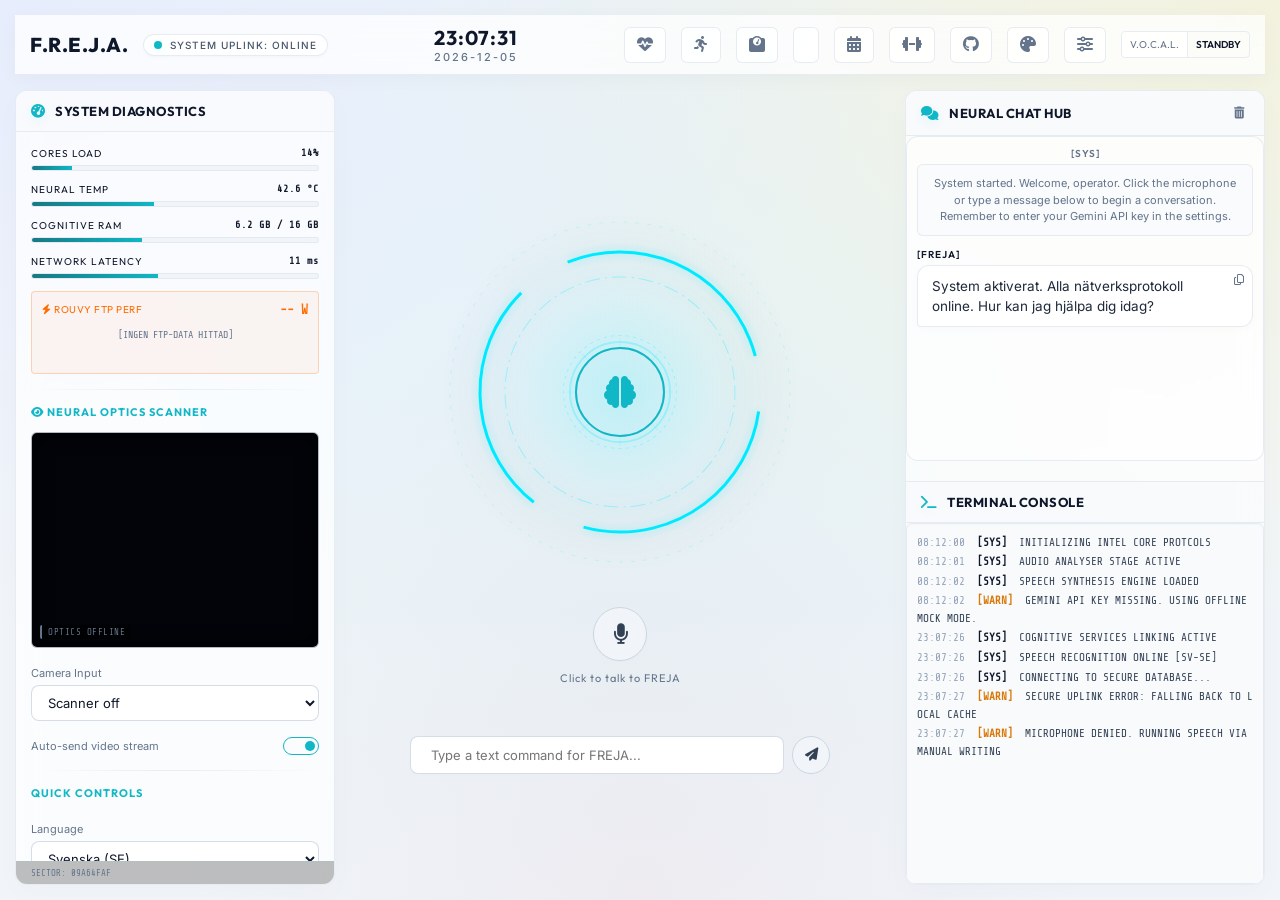
==== commit 3517d0c2: "feat(ui): add Rouvy FTP trend graph card on front page and Rouvy dashboard" ====
--- a/client/index.html
+++ b/client/index.html
@@ -134,6 +134,16 @@
                         </div>
                     </div>
 
+                    <div class="rouvy-ftp-card-widget" id="frontpage-rouvy-ftp-widget" style="margin-top: 12px; background: rgba(255, 107, 0, 0.05); border: 1px solid rgba(255, 107, 0, 0.25); border-radius: 4px; padding: 10px; display: flex; flex-direction: column; gap: 6px;">
+                        <div style="display: flex; justify-content: space-between; align-items: center;">
+                            <span style="font-family: var(--font-display); font-size: 10px; color: #ff6b00; letter-spacing: 0.5px;"><i class="fa-solid fa-bolt"></i> ROUVY FTP PERF</span>
+                            <span id="frontpage-rouvy-ftp-val" style="font-family: var(--font-mono); font-size: 13px; font-weight: bold; color: #ff6b00;">-- W</span>
+                        </div>
+                        <div id="frontpage-rouvy-ftp-chart" style="width: 100%; min-height: 40px;">
+                            <div style="font-family: var(--font-mono); font-size: 10px; color: var(--color-text-muted); text-align: center; padding: 6px;">[ROUVY FTP LOAD...]</div>
+                        </div>
+                    </div>
+
                     <hr class="panel-divider">
 
                     <!-- Visual Scanner Widget -->
@@ -838,6 +848,17 @@
                     </div>
                 </div>
 
+                <!-- Rouvy FTP Trend Chart -->
+                <div class="rouvy-ftp-chart-container" style="background: rgba(255, 107, 0, 0.05); border: 1px solid rgba(255, 107, 0, 0.25); border-radius: 4px; padding: 12px; display: flex; flex-direction: column; gap: 8px;">
+                    <div style="display: flex; justify-content: space-between; align-items: center;">
+                        <span style="font-family: var(--font-display); font-size: 11px; color: #ff6b00; letter-spacing: 0.5px;"><i class="fa-solid fa-chart-line"></i> ROUVY FTP HISTORIK &amp; PRESTANDAGRAF</span>
+                        <span id="rouvy-modal-ftp-change" style="font-family: var(--font-mono); font-size: 11px; color: #30d158;">--</span>
+                    </div>
+                    <div id="rouvy-modal-ftp-chart" style="width: 100%; min-height: 50px;">
+                        <div style="color: var(--color-text-muted); text-align: center; font-family: var(--font-mono); font-size: 11px; padding: 10px;">Laddar FTP-graf...</div>
+                    </div>
+                </div>
+
                 <!-- History List -->
                 <div class="rouvy-list-container" style="display: flex; flex-direction: column; flex: 1; min-height: 180px; max-height: 250px;">
                     <h3 style="font-family: var(--font-display); font-size: 11px; color: var(--color-primary); margin-bottom: 8px; letter-spacing: 1px;"><i class="fa-solid fa-clock-rotate-left"></i> ROUVY PASS (SENASTE AVSLUTADE CYKELPASSEN)</h3>
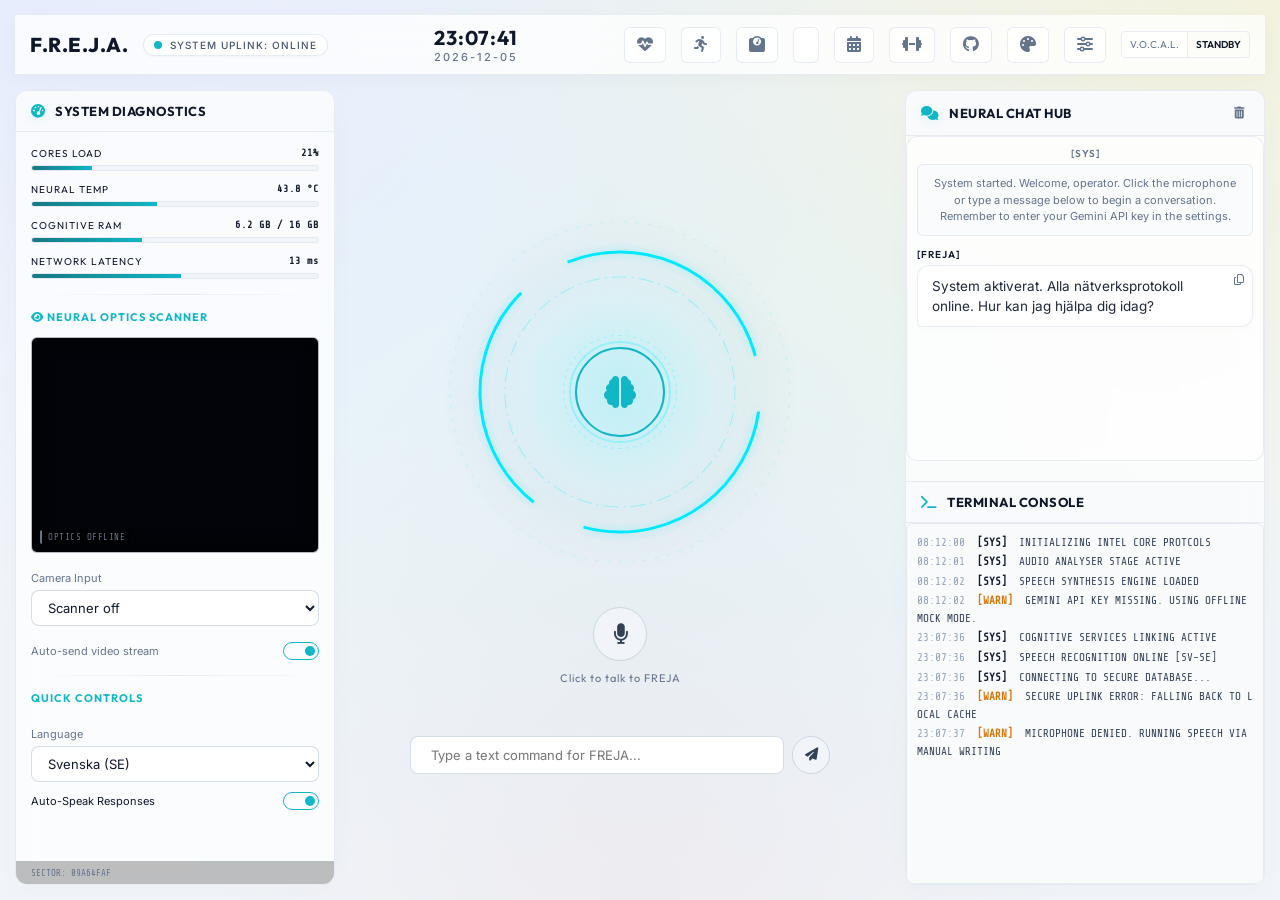
==== commit 4e7a7f50: "fix(ui): move Rouvy FTP trend graph to PT Overview trends grid" ====
--- a/client/index.html
+++ b/client/index.html
@@ -134,16 +134,6 @@
                         </div>
                     </div>
 
-                    <div class="rouvy-ftp-card-widget" id="frontpage-rouvy-ftp-widget" style="margin-top: 12px; background: rgba(255, 107, 0, 0.05); border: 1px solid rgba(255, 107, 0, 0.25); border-radius: 4px; padding: 10px; display: flex; flex-direction: column; gap: 6px;">
-                        <div style="display: flex; justify-content: space-between; align-items: center;">
-                            <span style="font-family: var(--font-display); font-size: 10px; color: #ff6b00; letter-spacing: 0.5px;"><i class="fa-solid fa-bolt"></i> ROUVY FTP PERF</span>
-                            <span id="frontpage-rouvy-ftp-val" style="font-family: var(--font-mono); font-size: 13px; font-weight: bold; color: #ff6b00;">-- W</span>
-                        </div>
-                        <div id="frontpage-rouvy-ftp-chart" style="width: 100%; min-height: 40px;">
-                            <div style="font-family: var(--font-mono); font-size: 10px; color: var(--color-text-muted); text-align: center; padding: 6px;">[ROUVY FTP LOAD...]</div>
-                        </div>
-                    </div>
-
                     <hr class="panel-divider">
 
                     <!-- Visual Scanner Widget -->
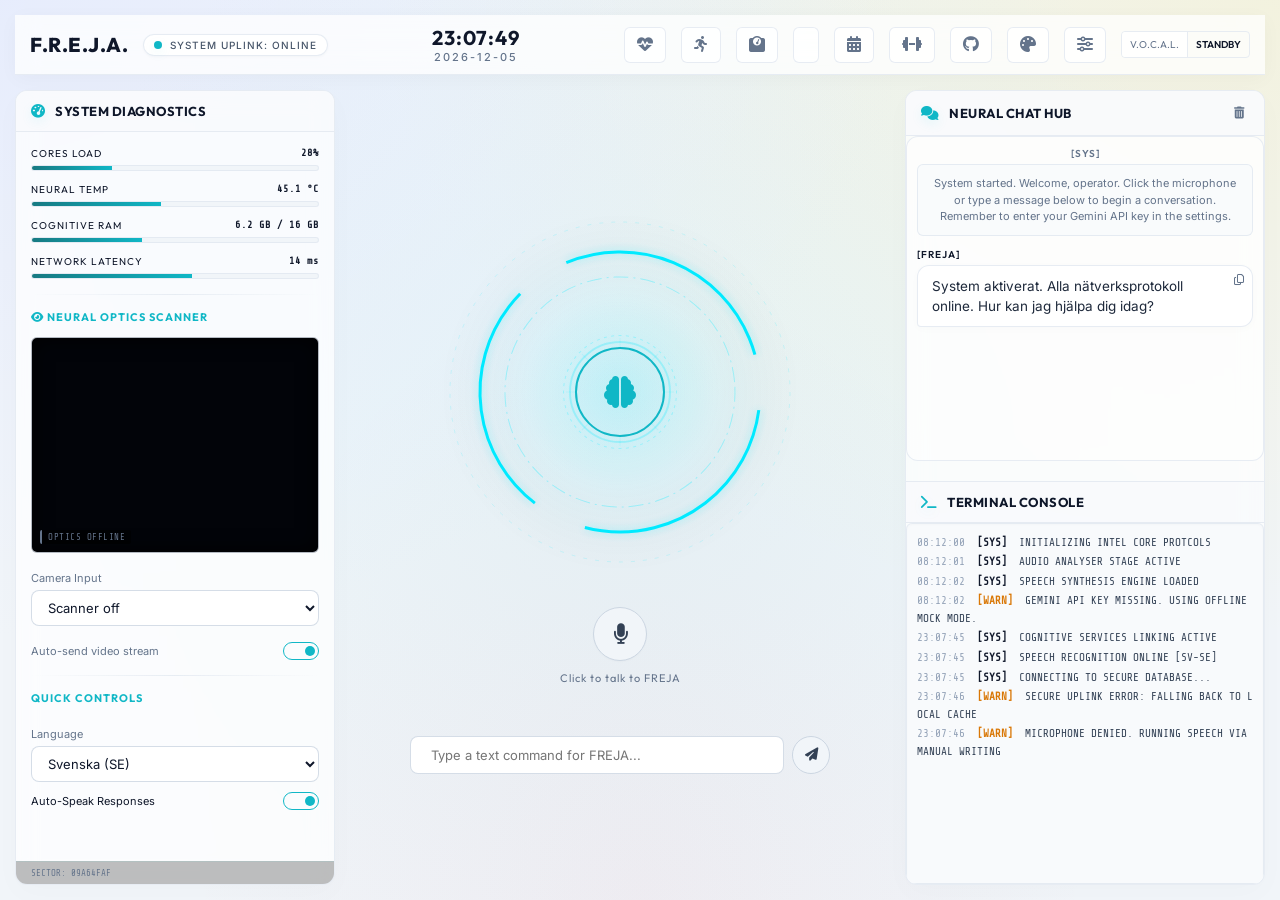
==== commit a0baea9d: "feat(ui): add dedicated latest vs historical all sync buttons for Rouvy" ====
--- a/client/index.html
+++ b/client/index.html
@@ -888,7 +888,8 @@
                 </details>
             </div>
             <div class="modal-footer" style="display: flex; gap: 10px;">
-                <button id="btn-sync-rouvy-dashboard-standalone" class="hud-btn btn-primary" style="flex: 1; font-family: var(--font-display); font-size: 11px;"><i class="fa-solid fa-arrows-rotate"></i> SYNC DEVICE</button>
+                <button id="btn-sync-rouvy-dashboard-standalone" class="hud-btn btn-primary" style="flex: 1; font-family: var(--font-display); font-size: 11px;"><i class="fa-solid fa-arrows-rotate"></i> SYNKRONISERA SENASTE DATA</button>
+                <button id="btn-sync-rouvy-all" class="hud-btn btn-secondary" style="flex: 1; font-family: var(--font-display); font-size: 11px;"><i class="fa-solid fa-clock-rotate-left"></i> HÄMTA ALL HISTORIK</button>
             </div>
         </div>
     </div>
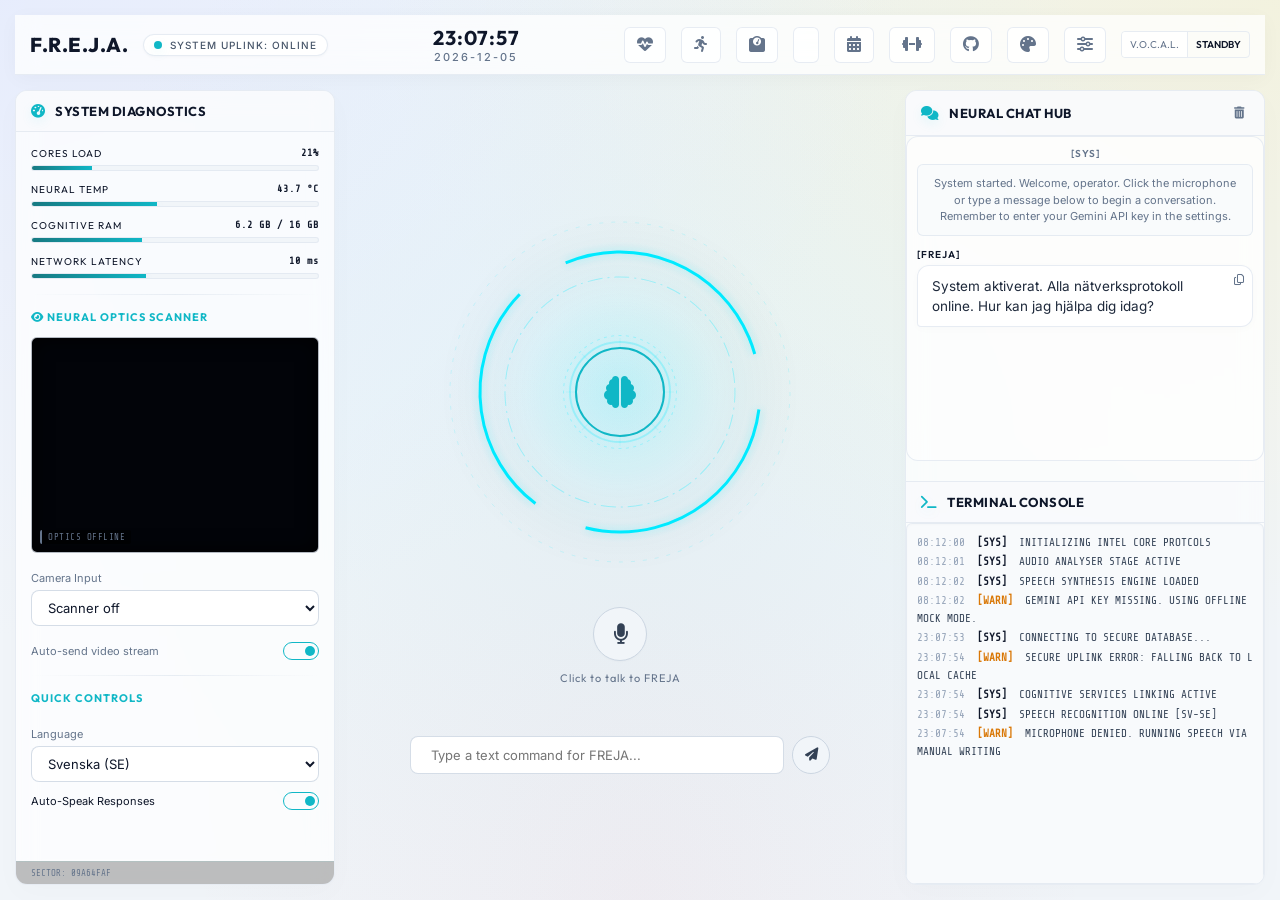
==== commit 872ee7b4: "fix(client): remove duplicate btnUpdateGithub declaration causing unclickable UI and frozen aura" ====
--- a/client/index.html
+++ b/client/index.html
@@ -1417,20 +1417,20 @@
     </div>
 
 
-    <script src="sound.js?v=37"></script>
-    <script src="visualizer.js?v=37"></script>
-    <script src="speech.js?v=37"></script>
-    <script src="memory.js?v=37"></script>
-    <script src="gemini.js?v=37"></script>
-    <script src="theme.js?v=37"></script>
-    <script src="markdown.js?v=37"></script>
-    <script src="diagnostics.js?v=37"></script>
-    <script src="camera.js?v=37"></script>
-    <script src="js/event-bus.js?v=37"></script>
-    <script src="app.js?v=37"></script>
-    <script src="js/ui-init.js?v=37"></script>
-    <script src="js/ui-events.js?v=37"></script>
-    <script src="js/ui-tools.js?v=37"></script>
-    <script src="js/ui-dashboards.js?v=37"></script>
+    <script src="sound.js?v=38"></script>
+    <script src="visualizer.js?v=38"></script>
+    <script src="speech.js?v=38"></script>
+    <script src="memory.js?v=38"></script>
+    <script src="gemini.js?v=38"></script>
+    <script src="theme.js?v=38"></script>
+    <script src="markdown.js?v=38"></script>
+    <script src="diagnostics.js?v=38"></script>
+    <script src="camera.js?v=38"></script>
+    <script src="js/event-bus.js?v=38"></script>
+    <script src="app.js?v=38"></script>
+    <script src="js/ui-init.js?v=38"></script>
+    <script src="js/ui-events.js?v=38"></script>
+    <script src="js/ui-tools.js?v=38"></script>
+    <script src="js/ui-dashboards.js?v=38"></script>
 </body>
 </html>
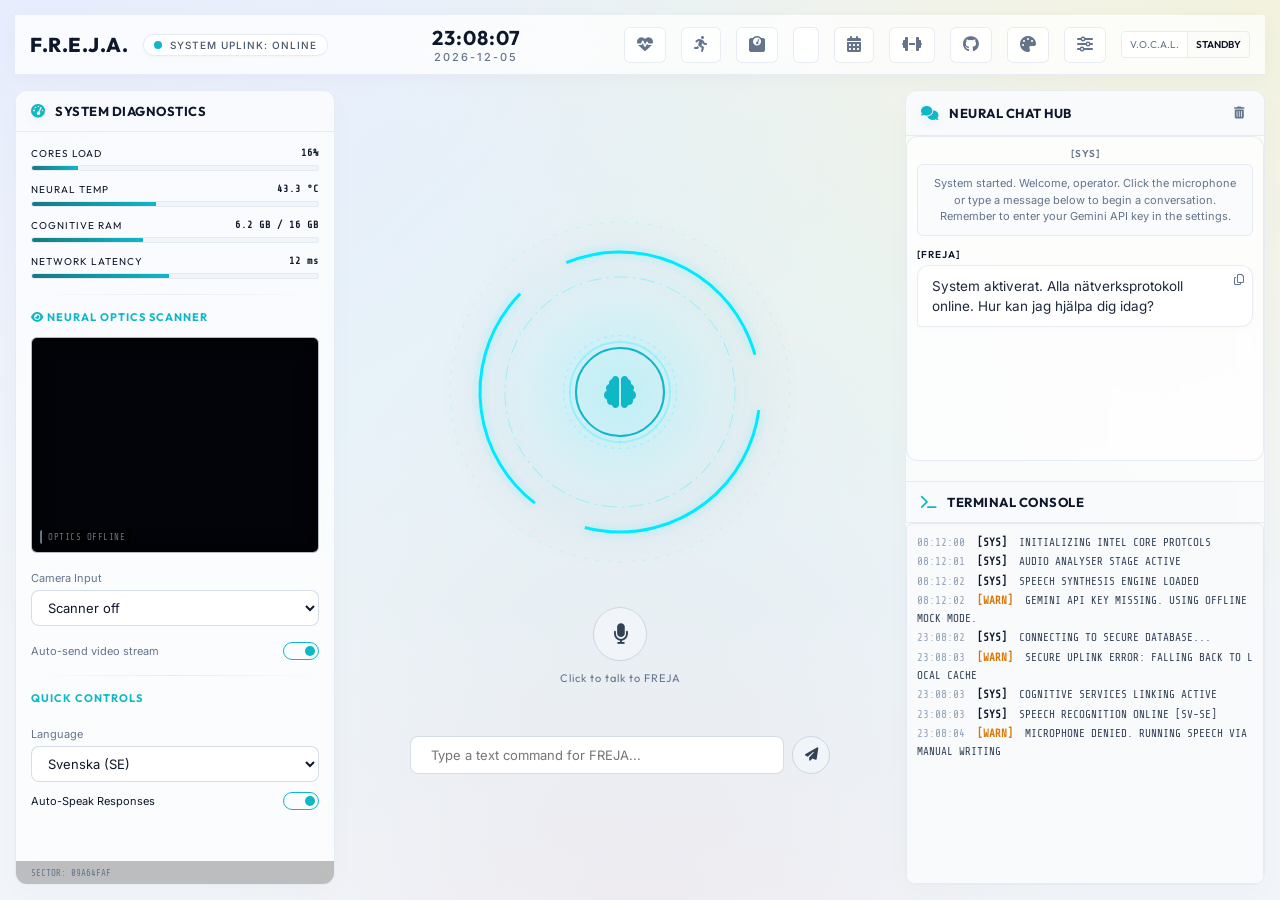
==== commit 946ecc3f: "feat(backend): QR code for access token (scan to configure a mobile client) GET /api/system/token-qr" ====
--- a/client/index.html
+++ b/client/index.html
@@ -276,6 +276,21 @@
                         <button type="button" id="btn-toggle-access-token" class="btn-toggle-input"><i class="fa-solid fa-eye-slash"></i></button>
                     </div>
                     <p class="settings-help">This token protects your backend from unauthorized access. Save the same token in the browser to connect.</p>
+                    <button type="button" id="btn-show-token-qr" class="hud-btn btn-secondary" style="margin-top: 8px; width: 100%;">
+                        <i class="fa-solid fa-qrcode"></i> Visa QR-kod för mobil
+                    </button>
+                </div>
+
+                <!-- QR modal: scan the access token + backend URL straight into the Freja mobile app -->
+                <div id="qr-modal" style="display:none; position:fixed; inset:0; z-index:9999; background:rgba(0,0,0,0.78); align-items:center; justify-content:center;">
+                    <div style="max-width:340px; width:90%; text-align:center; background:#0b0f19; border:1px solid #00f0ff; border-radius:8px; padding:20px; box-shadow:0 0 24px rgba(0,240,255,0.25);">
+                        <div style="display:flex; justify-content:space-between; align-items:center; margin-bottom:12px;">
+                            <h2 style="font-size:15px; margin:0; color:#00f0ff;"><i class="fa-solid fa-qrcode"></i> SKANNA FÖR ATT ANSLUTA</h2>
+                            <button type="button" id="btn-close-qr" style="background:none; border:none; color:#00f0ff; font-size:22px; cursor:pointer; line-height:1;">&times;</button>
+                        </div>
+                        <img id="qr-modal-img" alt="QR-kod" style="width:240px; height:240px; background:#fff; padding:8px; border-radius:8px;">
+                        <p style="margin-top:12px; font-size:11px; color:#8892b0;">Skanna i Freja-appen: Inställningar → Skanna QR-kod. QR-koden innehåller din access-token — visa den bara privat.</p>
+                    </div>
                 </div>
 
                 <div class="settings-group">
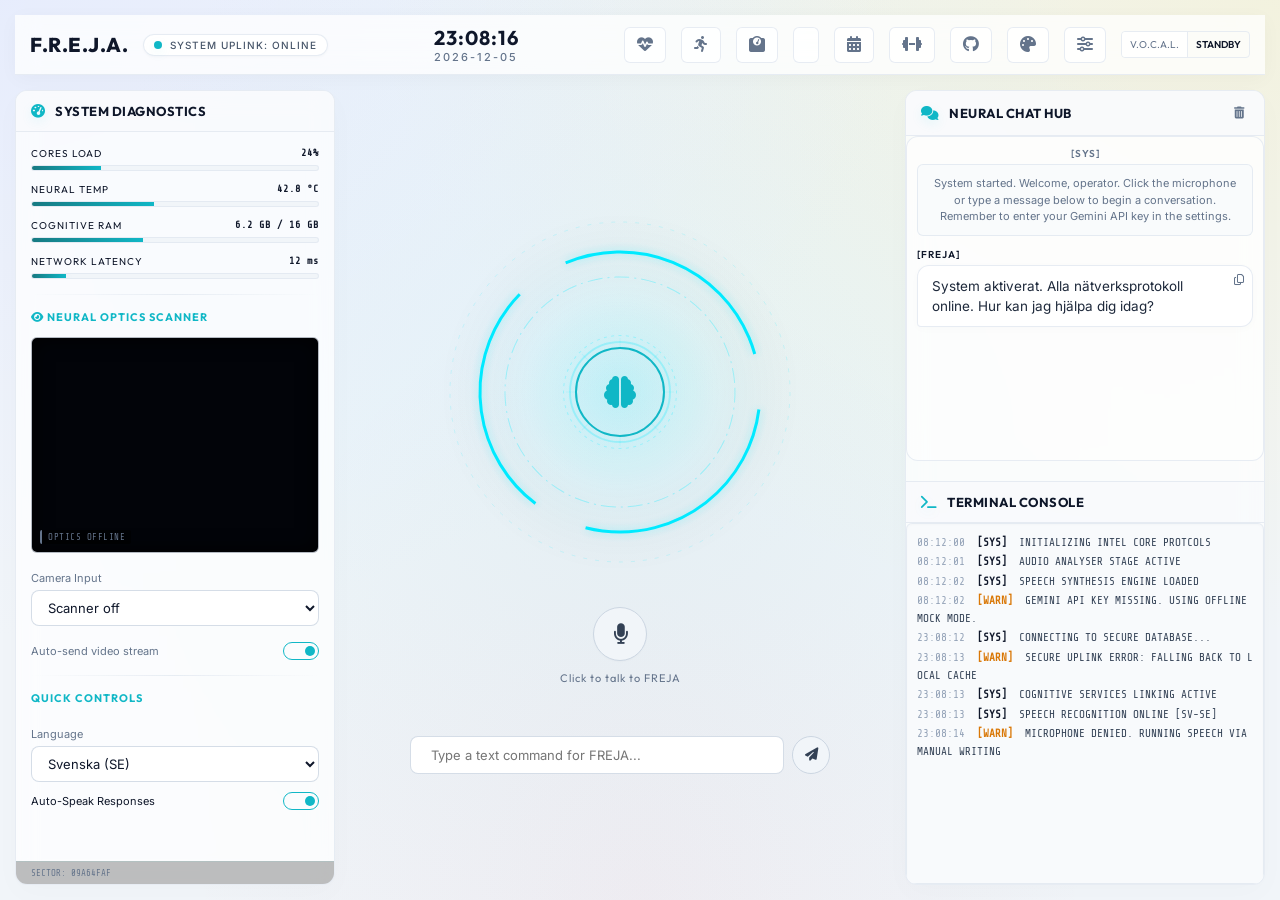
==== commit d994dd9f: "feat(backend): move token-QR button to the admin portal (from the web HUD) The QR onboards a NEW cli" ====
--- a/client/index.html
+++ b/client/index.html
@@ -276,21 +276,6 @@
                         <button type="button" id="btn-toggle-access-token" class="btn-toggle-input"><i class="fa-solid fa-eye-slash"></i></button>
                     </div>
                     <p class="settings-help">This token protects your backend from unauthorized access. Save the same token in the browser to connect.</p>
-                    <button type="button" id="btn-show-token-qr" class="hud-btn btn-secondary" style="margin-top: 8px; width: 100%;">
-                        <i class="fa-solid fa-qrcode"></i> Visa QR-kod för mobil
-                    </button>
-                </div>
-
-                <!-- QR modal: scan the access token + backend URL straight into the Freja mobile app -->
-                <div id="qr-modal" style="display:none; position:fixed; inset:0; z-index:9999; background:rgba(0,0,0,0.78); align-items:center; justify-content:center;">
-                    <div style="max-width:340px; width:90%; text-align:center; background:#0b0f19; border:1px solid #00f0ff; border-radius:8px; padding:20px; box-shadow:0 0 24px rgba(0,240,255,0.25);">
-                        <div style="display:flex; justify-content:space-between; align-items:center; margin-bottom:12px;">
-                            <h2 style="font-size:15px; margin:0; color:#00f0ff;"><i class="fa-solid fa-qrcode"></i> SKANNA FÖR ATT ANSLUTA</h2>
-                            <button type="button" id="btn-close-qr" style="background:none; border:none; color:#00f0ff; font-size:22px; cursor:pointer; line-height:1;">&times;</button>
-                        </div>
-                        <img id="qr-modal-img" alt="QR-kod" style="width:240px; height:240px; background:#fff; padding:8px; border-radius:8px;">
-                        <p style="margin-top:12px; font-size:11px; color:#8892b0;">Skanna i Freja-appen: Inställningar → Skanna QR-kod. QR-koden innehåller din access-token — visa den bara privat.</p>
-                    </div>
                 </div>
 
                 <div class="settings-group">
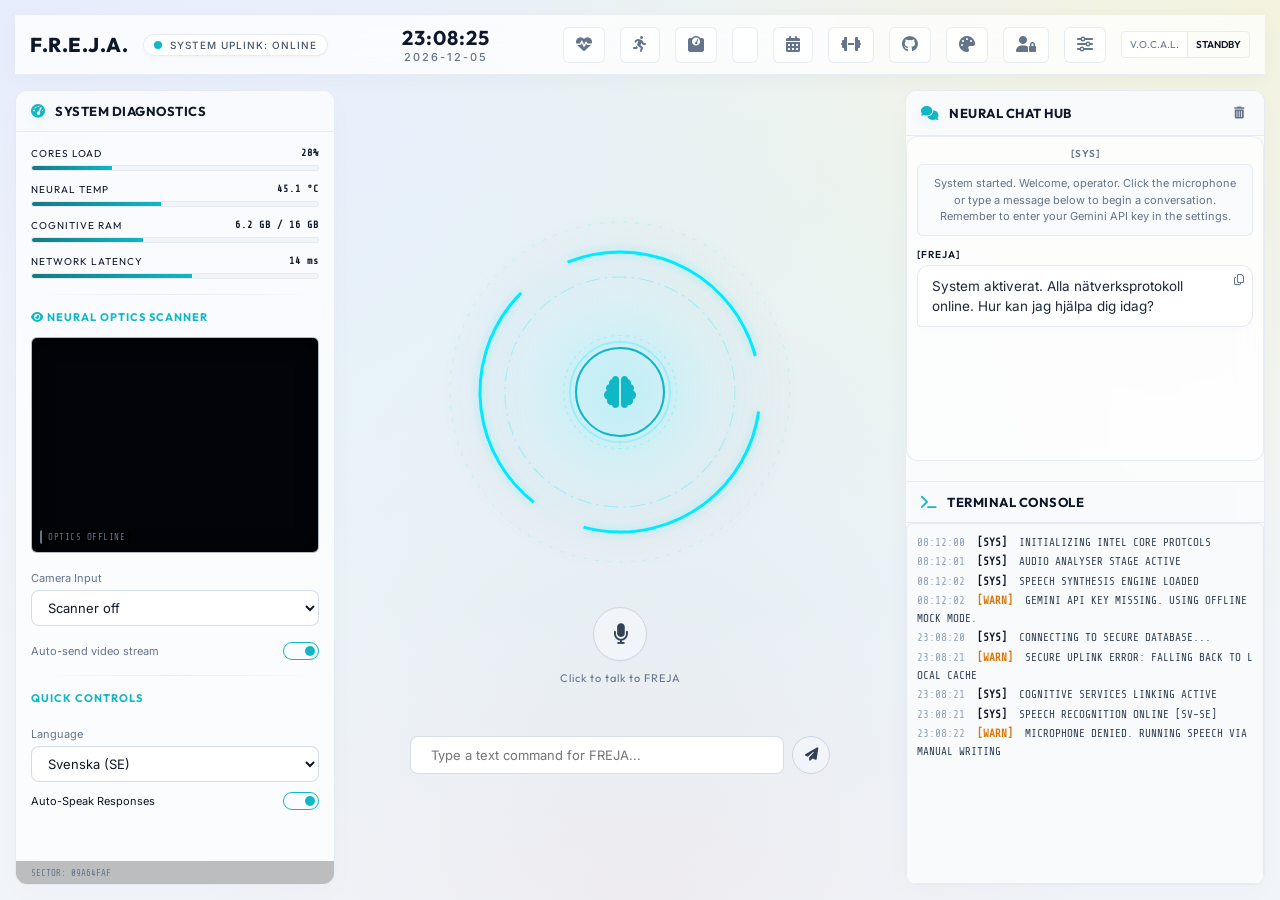
==== commit 3f2206d8: "Add dynamic DB status check and PostgreSQL setup trigger in admin GUI" ====
--- a/client/index.html
+++ b/client/index.html
@@ -73,6 +73,9 @@
                 <button id="btn-theme-toggle" class="hud-btn-icon" title="Change Theme">
                     <i class="fa-solid fa-palette"></i>
                 </button>
+                <button id="btn-user-auth" class="hud-btn-icon" title="Användarkonto / Inloggning">
+                    <i class="fa-solid fa-user-lock"></i>
+                </button>
                 <button id="btn-settings" class="hud-btn-icon" title="Settings">
                     <i class="fa-solid fa-sliders"></i>
                 </button>
@@ -341,6 +344,38 @@
             <div class="modal-footer">
                 <button id="btn-reset-settings" class="hud-btn btn-secondary">RESET ALL</button>
                 <button id="btn-save-settings" class="hud-btn btn-primary">SAVE CONFIGURATION</button>
+            </div>
+        </div>
+    </div>
+
+    <!-- USER AUTH MODAL -->
+    <div class="hud-modal" id="modal-user-auth">
+        <div class="modal-content glass-morphic" style="max-width: 440px;">
+            <div class="modal-header">
+                <h2><i class="fa-solid fa-user-shield"></i> FREJA ANVÄNDARKONTO</h2>
+                <button class="modal-close" id="btn-close-auth">&times;</button>
+            </div>
+            <div class="modal-body" style="display: flex; flex-direction: column; gap: 15px;">
+                <div id="auth-status-banner" style="font-size: 13px; color: var(--color-primary); background: rgba(0, 240, 255, 0.08); padding: 10px 14px; border-radius: 6px; border: 1px solid var(--color-border);">
+                    Standardläge (Admin / Enskild användare)
+                </div>
+                <div class="settings-group">
+                    <label for="input-auth-email">E-postadress</label>
+                    <input type="email" id="input-auth-email" class="hud-input" placeholder="din.epost@doman.se">
+                </div>
+                <div class="settings-group">
+                    <label for="input-auth-password">Lösenord</label>
+                    <input type="password" id="input-auth-password" class="hud-input" placeholder="••••••••">
+                </div>
+                <div class="settings-group" id="group-auth-name" style="display: none;">
+                    <label for="input-auth-name">Namn</label>
+                    <input type="text" id="input-auth-name" class="hud-input" placeholder="Ditt namn">
+                </div>
+                <div id="auth-error-msg" style="color: #ff3b30; font-size: 12px; display: none;"></div>
+            </div>
+            <div class="modal-footer" style="display: flex; justify-content: space-between;">
+                <button id="btn-auth-mode-toggle" class="hud-btn btn-secondary" style="font-size: 11px;">Skapa nytt konto</button>
+                <button id="btn-auth-submit" class="hud-btn btn-primary">LOGGA IN</button>
             </div>
         </div>
     </div>
